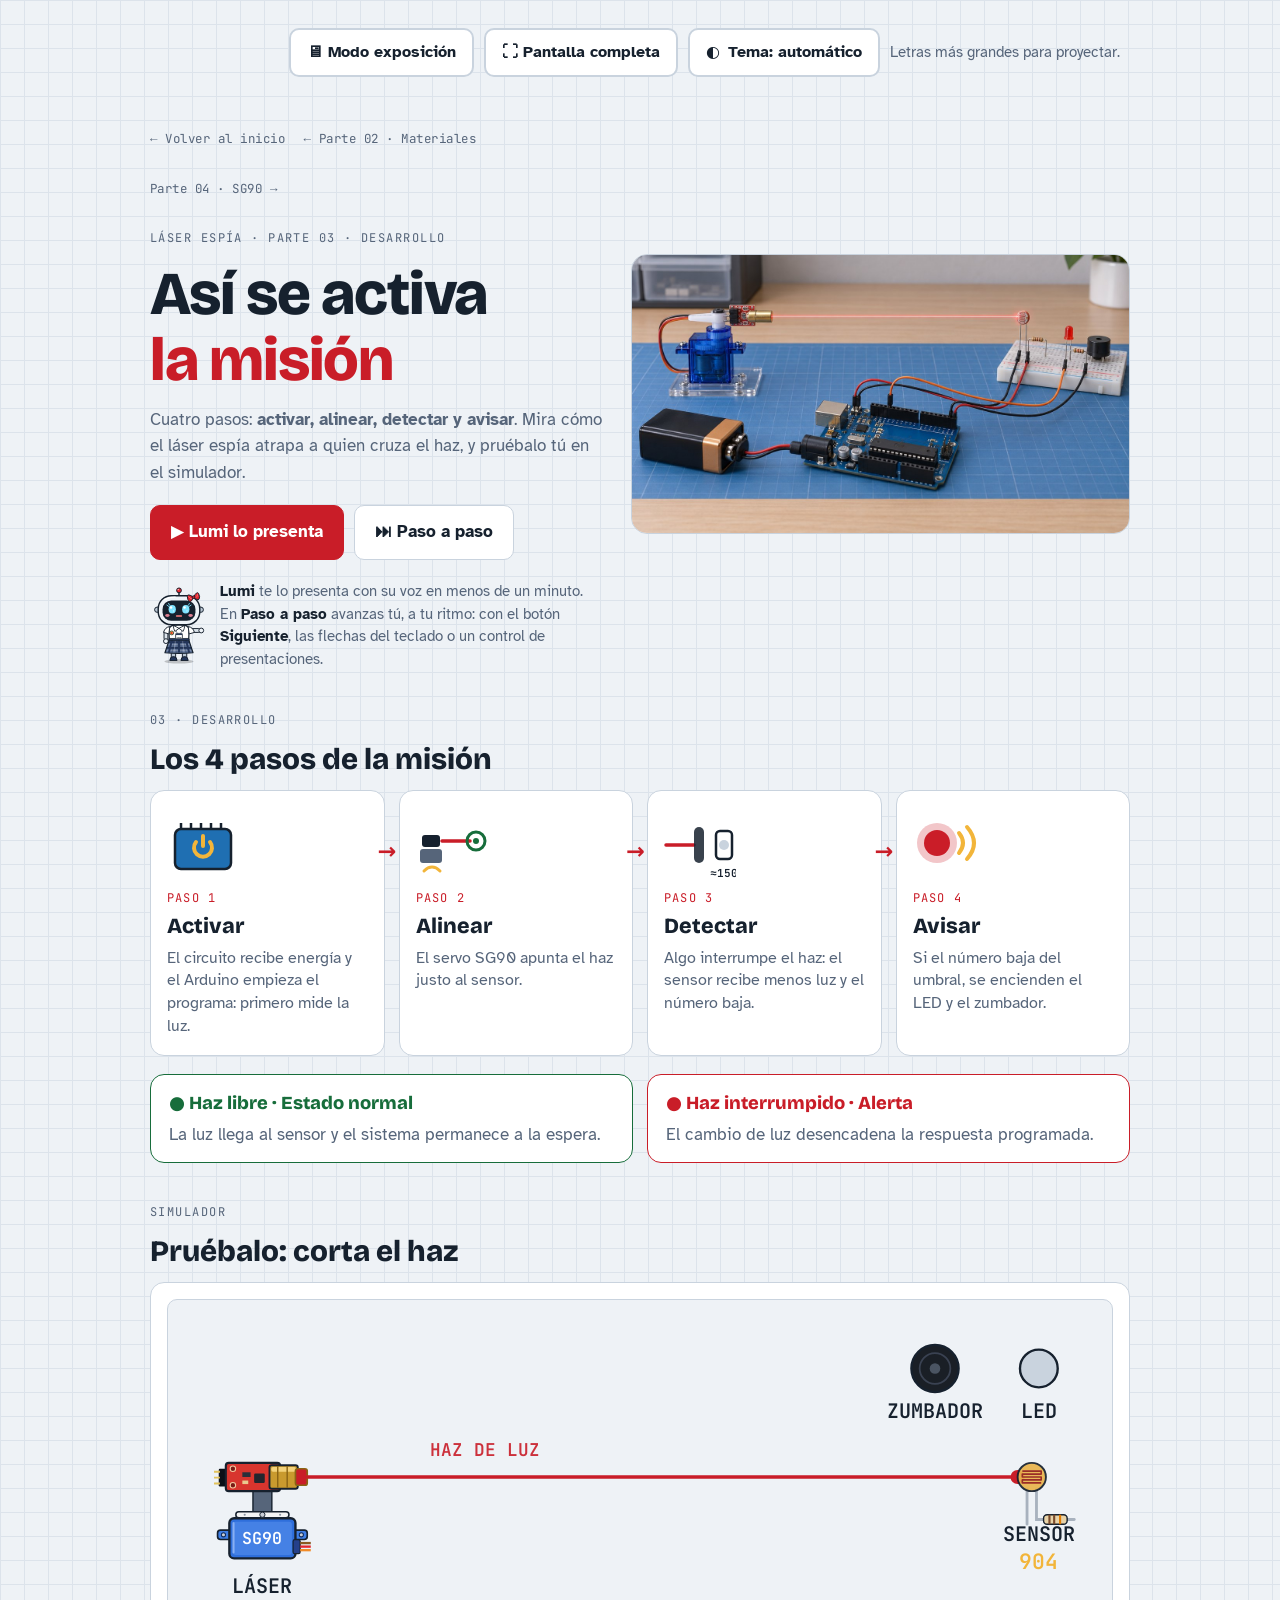
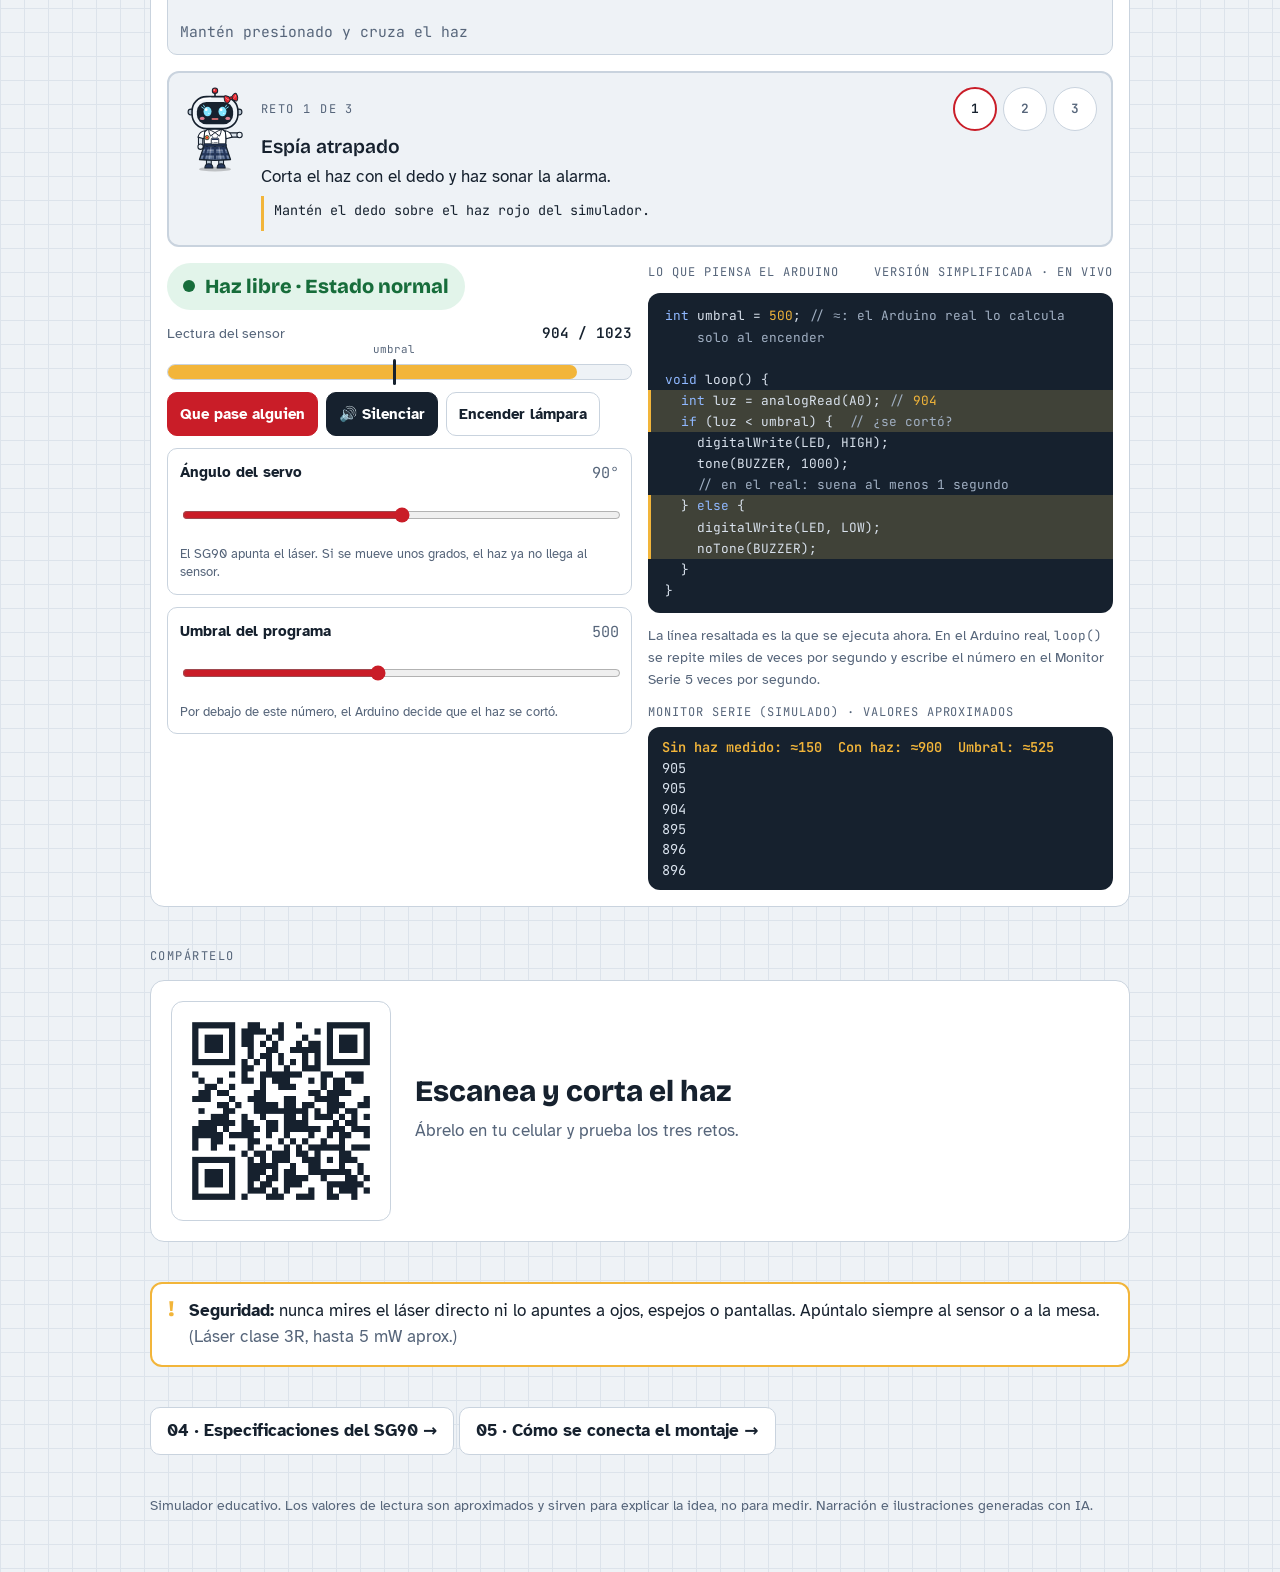
==== desarrollo/index.html @ 16081c71 "Sitio" ====
<!doctype html>
<html lang="es">
<head><script>try{var t=localStorage.getItem('laser-espia-theme');if(t==='light'||t==='dark')document.documentElement.dataset.theme=t}catch(e){}</script>
<meta charset="utf-8">
<meta name="viewport" content="width=device-width, initial-scale=1, viewport-fit=cover">
<meta name="description" content="Simulador del láser espía: corta el haz, mira cómo decide el Arduino y supera los tres retos. Proyecto de robótica de 7.º grado.">
<meta property="og:title" content="Láser espía: el laboratorio">
<meta property="og:description" content="Corta el haz y mira qué piensa el Arduino. Proyecto de robótica de 7.º grado.">
<meta property="og:image" content="https://laser-espia.github.io/assets/hero_web.jpg">
<meta property="og:url" content="https://laser-espia.github.io/desarrollo/">
<meta property="og:type" content="website">
<link rel="icon" href="data:image/svg+xml,%3Csvg xmlns='http://www.w3.org/2000/svg' viewBox='0 0 32 32'%3E%3Crect width='32' height='32' rx='7' fill='%2316212E'/%3E%3Crect x='4' y='13' width='9' height='6' rx='1.5' fill='%23EEF3F8'/%3E%3Cline x1='13' y1='16' x2='28' y2='16' stroke='%23E3262E' stroke-width='2.5'/%3E%3C/svg%3E">
<style>
/* Local Google Fonts: OFL notices and full licenses in *-OFL.txt beside this stylesheet. */
/* latin-ext */
@font-face {
  font-family: 'Atkinson Hyperlegible';
  font-style: normal;
  font-weight: 400;
  font-display: swap;
  src: url(../assets/fonts/atkinson-hyperlegible-400-latin-ext.woff2) format('woff2');
  unicode-range: U+0100-02BA, U+02BD-02C5, U+02C7-02CC, U+02CE-02D7, U+02DD-02FF, U+0304, U+0308, U+0329, U+1D00-1DBF, U+1E00-1E9F, U+1EF2-1EFF, U+2020, U+20A0-20AB, U+20AD-20C4, U+2113, U+2C60-2C7F, U+A720-A7FF;
}
/* latin */
@font-face {
  font-family: 'Atkinson Hyperlegible';
  font-style: normal;
  font-weight: 400;
  font-display: swap;
  src: url(../assets/fonts/atkinson-hyperlegible-400-latin.woff2) format('woff2');
  unicode-range: U+0000-00FF, U+0131, U+0152-0153, U+02BB-02BC, U+02C6, U+02DA, U+02DC, U+0304, U+0308, U+0329, U+2000-206F, U+20AC, U+2122, U+2191, U+2193, U+2212, U+2215, U+FEFF, U+FFFD;
}
/* latin-ext */
@font-face {
  font-family: 'Atkinson Hyperlegible';
  font-style: normal;
  font-weight: 700;
  font-display: swap;
  src: url(../assets/fonts/atkinson-hyperlegible-700-latin-ext.woff2) format('woff2');
  unicode-range: U+0100-02BA, U+02BD-02C5, U+02C7-02CC, U+02CE-02D7, U+02DD-02FF, U+0304, U+0308, U+0329, U+1D00-1DBF, U+1E00-1E9F, U+1EF2-1EFF, U+2020, U+20A0-20AB, U+20AD-20C4, U+2113, U+2C60-2C7F, U+A720-A7FF;
}
/* latin */
@font-face {
  font-family: 'Atkinson Hyperlegible';
  font-style: normal;
  font-weight: 700;
  font-display: swap;
  src: url(../assets/fonts/atkinson-hyperlegible-700-latin.woff2) format('woff2');
  unicode-range: U+0000-00FF, U+0131, U+0152-0153, U+02BB-02BC, U+02C6, U+02DA, U+02DC, U+0304, U+0308, U+0329, U+2000-206F, U+20AC, U+2122, U+2191, U+2193, U+2212, U+2215, U+FEFF, U+FFFD;
}
/* latin-ext */
@font-face {
  font-family: 'Bricolage Grotesque';
  font-style: normal;
  font-weight: 600;
  font-stretch: 100%;
  font-display: swap;
  src: url(../assets/fonts/bricolage-grotesque-600-800-latin-ext.woff2) format('woff2');
  unicode-range: U+0100-02BA, U+02BD-02C5, U+02C7-02CC, U+02CE-02D7, U+02DD-02FF, U+0304, U+0308, U+0329, U+1D00-1DBF, U+1E00-1E9F, U+1EF2-1EFF, U+2020, U+20A0-20AB, U+20AD-20C4, U+2113, U+2C60-2C7F, U+A720-A7FF;
}
/* latin */
@font-face {
  font-family: 'Bricolage Grotesque';
  font-style: normal;
  font-weight: 600;
  font-stretch: 100%;
  font-display: swap;
  src: url(../assets/fonts/bricolage-grotesque-600-800-latin.woff2) format('woff2');
  unicode-range: U+0000-00FF, U+0131, U+0152-0153, U+02BB-02BC, U+02C6, U+02DA, U+02DC, U+0304, U+0308, U+0329, U+2000-206F, U+20AC, U+2122, U+2191, U+2193, U+2212, U+2215, U+FEFF, U+FFFD;
}
/* latin-ext */
@font-face {
  font-family: 'Bricolage Grotesque';
  font-style: normal;
  font-weight: 800;
  font-stretch: 100%;
  font-display: swap;
  src: url(../assets/fonts/bricolage-grotesque-600-800-latin-ext.woff2) format('woff2');
  unicode-range: U+0100-02BA, U+02BD-02C5, U+02C7-02CC, U+02CE-02D7, U+02DD-02FF, U+0304, U+0308, U+0329, U+1D00-1DBF, U+1E00-1E9F, U+1EF2-1EFF, U+2020, U+20A0-20AB, U+20AD-20C4, U+2113, U+2C60-2C7F, U+A720-A7FF;
}
/* latin */
@font-face {
  font-family: 'Bricolage Grotesque';
  font-style: normal;
  font-weight: 800;
  font-stretch: 100%;
  font-display: swap;
  src: url(../assets/fonts/bricolage-grotesque-600-800-latin.woff2) format('woff2');
  unicode-range: U+0000-00FF, U+0131, U+0152-0153, U+02BB-02BC, U+02C6, U+02DA, U+02DC, U+0304, U+0308, U+0329, U+2000-206F, U+20AC, U+2122, U+2191, U+2193, U+2212, U+2215, U+FEFF, U+FFFD;
}
/* latin-ext */
@font-face {
  font-family: 'JetBrains Mono';
  font-style: normal;
  font-weight: 400;
  font-display: swap;
  src: url(../assets/fonts/jetbrains-mono-400-600-latin-ext.woff2) format('woff2');
  unicode-range: U+0100-02BA, U+02BD-02C5, U+02C7-02CC, U+02CE-02D7, U+02DD-02FF, U+0304, U+0308, U+0329, U+1D00-1DBF, U+1E00-1E9F, U+1EF2-1EFF, U+2020, U+20A0-20AB, U+20AD-20C4, U+2113, U+2C60-2C7F, U+A720-A7FF;
}
/* latin */
@font-face {
  font-family: 'JetBrains Mono';
  font-style: normal;
  font-weight: 400;
  font-display: swap;
  src: url(../assets/fonts/jetbrains-mono-400-600-latin.woff2) format('woff2');
  unicode-range: U+0000-00FF, U+0131, U+0152-0153, U+02BB-02BC, U+02C6, U+02DA, U+02DC, U+0304, U+0308, U+0329, U+2000-206F, U+20AC, U+2122, U+2191, U+2193, U+2212, U+2215, U+FEFF, U+FFFD;
}
/* latin-ext */
@font-face {
  font-family: 'JetBrains Mono';
  font-style: normal;
  font-weight: 600;
  font-display: swap;
  src: url(../assets/fonts/jetbrains-mono-400-600-latin-ext.woff2) format('woff2');
  unicode-range: U+0100-02BA, U+02BD-02C5, U+02C7-02CC, U+02CE-02D7, U+02DD-02FF, U+0304, U+0308, U+0329, U+1D00-1DBF, U+1E00-1E9F, U+1EF2-1EFF, U+2020, U+20A0-20AB, U+20AD-20C4, U+2113, U+2C60-2C7F, U+A720-A7FF;
}
/* latin */
@font-face {
  font-family: 'JetBrains Mono';
  font-style: normal;
  font-weight: 600;
  font-display: swap;
  src: url(../assets/fonts/jetbrains-mono-400-600-latin.woff2) format('woff2');
  unicode-range: U+0000-00FF, U+0131, U+0152-0153, U+02BB-02BC, U+02C6, U+02DA, U+02DC, U+0304, U+0308, U+0329, U+2000-206F, U+20AC, U+2122, U+2191, U+2193, U+2212, U+2215, U+FEFF, U+FFFD;
}

:root{padding-top:env(safe-area-inset-top,0px);padding-bottom:env(safe-area-inset-bottom,0px)}body{margin:0}img{max-width:100%}[hidden]{display:none!important}</style>
<title>Laboratorio Láser Espía</title>
<style>
/* Layout: cuaderno de laboratorio en papel cuadriculado; el simulador manda, todo lo demás lo acompaña en una sola columna */
:root{
  --paper:#EEF2F6; --grid:#DCE3EB; --card:#FFFFFF; --ink:#16212E; --muted:#56657A; --line:#C9D3DE;
  --laser:#C91D28; --laser-glow:rgba(227,38,46,.35); --ok:#176D3B; --ok-bg:#E2F4EA; --alarm-bg:#FDE4E5;
  --code-bg:#16212E; --code-fg:#D8E1EC; --code-hl:rgba(255,214,102,.18); --code-dim:#A0AFC2; --amber:#F2B53A; --focus:#8A5A00; --on-laser:#FFFFFF;
  --display:"Bricolage Grotesque",ui-sans-serif,system-ui,sans-serif;
  --body:"Atkinson Hyperlegible",ui-sans-serif,system-ui,sans-serif;
  --mono:"JetBrains Mono",ui-monospace,Consolas,monospace;
}
@media (prefers-color-scheme: dark){:root:not([data-theme="light"]){
  --paper:#0F1722; --grid:#18222F; --card:#152030; --ink:#E6ECF3; --muted:#93A2B6; --line:#26354A;
  --laser:#FF4048; --laser-glow:rgba(255,64,72,.45); --ok:#4CC383; --ok-bg:#12301F; --alarm-bg:#3A1418;
  --code-bg:#0A1018; --code-fg:#D8E1EC; --code-hl:rgba(255,214,102,.14); --code-dim:#99ABC1; --amber:#F2B53A; --focus:#F2B53A; --on-laser:#FFFFFF; color-scheme:dark}}
:root[data-theme="dark"]{
  --paper:#0F1722; --grid:#18222F; --card:#152030; --ink:#E6ECF3; --muted:#93A2B6; --line:#26354A;
  --laser:#FF4048; --laser-glow:rgba(255,64,72,.45); --ok:#4CC383; --ok-bg:#12301F; --alarm-bg:#3A1418;
  --code-bg:#0A1018; --code-fg:#D8E1EC; --code-hl:rgba(255,214,102,.14); --code-dim:#99ABC1; --amber:#F2B53A; --focus:#F2B53A; --on-laser:#FFFFFF; color-scheme:dark}

*{box-sizing:border-box}
[hidden]{display:none!important}
body{background:var(--paper);color:var(--ink);font-family:var(--body);font-size:17px;line-height:1.55;
  background-image:linear-gradient(var(--grid) 1px,transparent 1px),linear-gradient(90deg,var(--grid) 1px,transparent 1px);
  background-size:24px 24px;
  padding-left:max(16px,env(safe-area-inset-left,0px));padding-right:max(16px,env(safe-area-inset-right,0px));padding-block:28px 56px}
.wrap{max-width:980px;margin:0 auto;display:flex;flex-direction:column;gap:40px}
h1,h2,h3{font-family:var(--display);text-wrap:balance;margin:0;line-height:1.08}
h1{font-size:clamp(2.2rem,6vw,3.8rem);font-weight:800;letter-spacing:-.02em}
h1 span{color:var(--laser)}
h2{font-size:clamp(1.4rem,3.4vw,1.85rem);font-weight:800}
h3{font-size:1.1rem;font-weight:600}
p{margin:0}
code{font-family:var(--mono);font-size:.9em}
.eyebrow{font-family:var(--mono);font-size:.75rem;letter-spacing:.12em;text-transform:uppercase;color:var(--muted)}
.lead{color:var(--muted);max-width:60ch;font-size:1.08rem}
section{display:flex;flex-direction:column;gap:14px}
.panel{background:var(--card);border:1px solid var(--line);border-radius:14px;padding:20px}

/* Portada */
.hero{display:grid;grid-template-columns:minmax(0,1fr) minmax(0,1.1fr);gap:28px;align-items:center}
.hero .txt{display:flex;flex-direction:column;gap:14px;min-width:0}
.hero figure{margin:0;border-radius:16px;overflow:hidden;border:1px solid var(--line);aspect-ratio:16/9;max-width:100%;background:var(--card)}
.hero figure img{width:100%;height:100%;object-fit:cover;display:block}
@media (max-width:760px){.hero{grid-template-columns:1fr}.hero figure{order:-1}}
.cta{display:flex;flex-wrap:wrap;gap:10px;margin-top:4px}

button,.btn{font:inherit;font-weight:700;border-radius:10px;padding:10px 16px;border:1px solid var(--line);background:var(--card);color:var(--ink);cursor:pointer;text-decoration:none;display:inline-flex;align-items:center;gap:8px}
button.primary,.btn.primary{background:#C91D28;border-color:#C91D28;color:#FFFFFF}
button.big{font-size:1.08rem;padding:13px 20px}
button[aria-pressed="true"]{background:var(--ink);color:var(--card);border-color:var(--ink)}
button:disabled{opacity:.5;cursor:default}
button:focus-visible,.btn:focus-visible,input:focus-visible,summary:focus-visible,a:focus-visible{outline:3px solid var(--focus);outline-offset:2px}

/* Simulador */
.sim{display:flex;flex-direction:column;gap:16px;padding:16px}
.stage{position:relative;border-radius:10px;overflow:hidden;background:var(--paper);border:1px solid var(--line)}
@media (max-width:820px){.stage{position:sticky;top:env(safe-area-inset-top,0px);z-index:6;box-shadow:0 8px 18px rgba(0,0,0,.35)}.sim.touring .stage{position:relative;box-shadow:none}}
.stage svg{display:block;width:100%;height:auto;touch-action:none;cursor:grab;user-select:none}
@media (max-width:600px){.hint{display:none!important}.pill{font-size:1.02rem;padding:7px 12px}}
.hint{position:absolute;left:12px;bottom:10px;font-size:.92rem;color:var(--muted);font-family:var(--mono);pointer-events:none}
.status{display:flex;flex-wrap:wrap;gap:12px;align-items:center;justify-content:space-between}
.pill{font-family:var(--display);font-weight:800;font-size:1.25rem;padding:8px 16px;border-radius:999px;display:inline-flex;gap:10px;align-items:center}
.pill .dot{width:12px;height:12px;border-radius:50%;background:currentColor}
.pill.ok{background:var(--ok-bg);color:var(--ok)}
.pill.alarm{background:var(--alarm-bg);color:var(--laser);animation:blink .35s steps(2) infinite}
@keyframes blink{50%{opacity:.55}}
.reading{flex:1 1 260px;min-width:0;display:flex;flex-direction:column;gap:6px}
.reading .lbl{display:flex;justify-content:space-between;gap:8px;font-size:.9rem;color:var(--muted)}
.reading .lbl b{font-family:var(--mono);color:var(--ink);font-variant-numeric:tabular-nums}
.meter{position:relative;margin-top:14px;height:16px;border-radius:8px;background:var(--paper);border:1px solid var(--line)}
.meter .fill{position:absolute;inset:0 auto 0 0;border-radius:8px;background:var(--amber);transition:width .08s linear}
.meter .thr{position:absolute;top:-6px;bottom:-6px;width:3px;background:var(--ink);border-radius:2px}
.meter .thr::after{content:"umbral";position:absolute;top:-18px;left:50%;transform:translateX(-50%);font-family:var(--mono);font-size:.68rem;color:var(--muted)}
.simgrid{display:grid;grid-template-columns:minmax(0,1fr) minmax(0,1fr);gap:16px;align-items:start}
@media (max-width:820px){.simgrid{grid-template-columns:1fr}}
.side{display:flex;flex-direction:column;gap:12px;min-width:0}
.buttons{display:flex;flex-wrap:wrap;gap:8px}
.buttons button{padding:8px 12px;font-size:.92rem}
.ctl{display:flex;flex-direction:column;gap:6px;padding:12px;border:1px solid var(--line);border-radius:10px;min-width:0}
.ctl label{font-weight:700;font-size:.95rem;display:flex;justify-content:space-between;gap:8px}
.ctl label output{font-family:var(--mono);font-weight:400;color:var(--muted)}
.ctl small{color:var(--muted);font-size:.82rem;line-height:1.4}
input[type=range]{width:100%;accent-color:var(--laser)}

/* Código */
.code{background:var(--code-bg);color:var(--code-fg);border-radius:12px;padding:12px 0;overflow-x:auto;font-family:var(--mono);font-size:.8rem;line-height:1.65;min-width:0}
.code div{padding:0 14px 0 calc(14px + 4ch);text-indent:-4ch;white-space:pre-wrap;overflow-wrap:anywhere;border-left:3px solid transparent}
.code div.on{background:var(--code-hl);border-left-color:var(--amber)}
.code .c{color:var(--code-dim)}
.code .k{color:#8FB8FF}
.code .v{color:var(--amber)}
.code .bad{color:#FF7A80;font-weight:600}
.serial{display:flex;flex-direction:column;gap:6px;min-width:0}
.serial pre{margin:0;background:var(--code-bg);color:var(--code-fg);border-radius:12px;padding:10px 14px;font-family:var(--mono);font-size:.85rem;line-height:1.5;white-space:pre-wrap;overflow-wrap:anywhere;min-height:calc(7 * 1.5em + 20px)}
.serial pre b{color:var(--amber);font-weight:600}
.codehead{display:flex;justify-content:space-between;align-items:center;gap:8px;font-family:var(--mono);font-size:.75rem;color:var(--muted);letter-spacing:.08em;text-transform:uppercase}
pre.full{margin:0;background:var(--code-bg);color:var(--code-fg);border-radius:12px;padding:14px 16px;overflow:auto;max-height:440px;font-family:var(--mono);font-size:.8rem;line-height:1.6}

/* Retos */
.mission{display:flex;gap:14px;align-items:flex-start;padding:14px;border-radius:12px;border:2px solid var(--line);background:var(--paper);transition:border-color .3s,background .3s}
.mission .avatar{width:64px;flex:none}
.mission .avatar svg{display:block;width:100%;height:auto}
.mission .eye{transform-box:fill-box;transform-origin:center;animation:blinkEye 4.2s infinite}
.mbody{flex:1;min-width:0;display:flex;flex-direction:column;gap:6px}
.mhead{display:flex;justify-content:space-between;align-items:center;gap:10px}
.mdots{display:flex;gap:6px}
.mdots button{width:30px;height:30px;padding:0;border-radius:50%;justify-content:center;font-family:var(--mono);font-size:.8rem;font-weight:600;color:var(--muted)}
.mdots button[aria-current="step"]{border-color:var(--laser);color:var(--ink);border-width:2px}
.mdots button.ok{background:var(--ok);border-color:var(--ok);color:var(--on-laser)}
.mission h3{font-size:1.2rem}
.mission .goal{margin:0}
.mlive{margin:0;font-family:var(--mono);font-size:.84rem;line-height:1.5;color:var(--ink);border-left:3px solid var(--amber);padding:4px 0 4px 10px;min-height:2.6em}
.mdone{display:flex;flex-wrap:wrap;gap:10px;align-items:center;justify-content:space-between}
.mdone p{margin:0;flex:1 1 260px;color:var(--ink)}
.mdone p:empty{display:none}
.mission.solved,.mission.all{border-color:var(--ok);background:var(--ok-bg)}
.mission.solved .mdone p::before{content:"Lo que aprendiste: ";font-weight:700}
@media (max-width:600px){.mission .avatar{display:none}.mission{padding:12px}}

.two{display:grid;grid-template-columns:repeat(auto-fit,minmax(280px,1fr));gap:16px}
.two>*{min-width:0}
ul.bul{margin:0;padding-left:20px;display:flex;flex-direction:column;gap:8px}
.tablewrap{overflow-x:auto;border:1px solid var(--line);border-radius:12px;background:var(--card)}
table{border-collapse:collapse;width:100%;font-size:.92rem}
th,td{text-align:left;padding:9px 12px;border-bottom:1px solid var(--line);vertical-align:top}
th{font-family:var(--mono);font-size:.72rem;letter-spacing:.08em;text-transform:uppercase;color:var(--muted)}
tr:last-child td{border-bottom:0}
ol.wk{margin:0;padding-left:22px;display:flex;flex-direction:column;gap:6px}
.how{display:grid;grid-template-columns:repeat(4,minmax(0,1fr));gap:14px;list-style:none;margin:0;padding:0;counter-reset:paso}
.how li{position:relative;background:var(--card);border:1px solid var(--line);border-radius:14px;padding:18px 16px;display:flex;flex-direction:column;gap:8px;align-items:flex-start}
.how li:not(:last-child)::after{content:"→";position:absolute;right:-13px;top:44px;font-family:var(--display);font-weight:800;font-size:1.4rem;color:var(--laser);z-index:1}
.how svg{width:72px;height:72px;display:block}
.how .n{font-family:var(--mono);font-size:.75rem;letter-spacing:.1em;color:var(--laser)}
.how h3{font-size:1.35rem;font-weight:800}
.how p{margin:0;color:var(--muted);font-size:.98rem;line-height:1.45}
@media (max-width:820px){.how{grid-template-columns:repeat(2,minmax(0,1fr))}.how li:nth-child(2)::after{content:none}}
@media (max-width:420px){.how{grid-template-columns:1fr}.how li::after{content:none!important}}
.bugs{display:grid;grid-template-columns:repeat(auto-fit,minmax(280px,1fr));gap:14px}
.bug{background:var(--card);border:1px solid var(--line);border-radius:14px;padding:18px;display:flex;flex-direction:column;gap:6px;min-width:0}
.bug .tag{font-family:var(--mono);font-size:.72rem;letter-spacing:.1em;text-transform:uppercase;color:var(--laser);font-weight:600;margin-top:6px}
.bug .tag.cause{color:#5B9BE0}
.bug .tag.test{color:var(--ok)}
.bug h3{font-size:1.2rem}
.bug .big{font-family:var(--display);font-weight:800;font-size:1.25rem;line-height:1.25;margin:0}
.bug p{margin:0;color:var(--muted)}
.bug .big{color:var(--ink)}
.states{display:grid;grid-template-columns:repeat(auto-fit,minmax(260px,1fr));gap:14px;margin-top:4px}
.state{border-radius:14px;padding:14px 18px;border:1px solid var(--line);background:var(--card);display:flex;flex-direction:column;gap:4px}
.state b{font-family:var(--display);font-size:1.15rem}
.state p{margin:0;color:var(--muted)}
.state.calm{border-color:var(--ok)}.state.calm b{color:var(--ok)}
.state.alert{border-color:var(--laser)}.state.alert b{color:var(--laser)}
.uses{display:grid;grid-template-columns:minmax(0,1.2fr) minmax(0,1fr);gap:20px;align-items:center}
.uses img{width:100%;border-radius:14px;border:1px solid var(--line);display:block}
@media (max-width:760px){.uses{grid-template-columns:1fr}}

ol.steps{list-style:none;margin:0;padding:0;display:grid;grid-template-columns:repeat(auto-fit,minmax(200px,1fr));gap:12px}
ol.steps li{background:var(--card);border:1px solid var(--line);border-radius:12px;padding:14px;display:flex;flex-direction:column;gap:6px}
ol.steps .who{font-family:var(--mono);font-size:.75rem;color:var(--laser);letter-spacing:.06em;text-transform:uppercase}
ol.steps .say{font-size:.95rem}
ol.steps .do{font-size:.85rem;color:var(--muted)}
.qa{display:flex;flex-direction:column;gap:8px}
details{background:var(--card);border:1px solid var(--line);border-radius:12px;padding:12px 16px}
summary{cursor:pointer;font-weight:700}
details.build{padding:16px 18px}
details.build summary{display:flex;flex-direction:column;gap:4px;list-style:none}
details.build summary::-webkit-details-marker{display:none}
details.build summary .h{font-family:var(--display);font-size:clamp(1.2rem,3vw,1.5rem);font-weight:800}
details.build summary .h::before{content:"＋ ";color:var(--laser)}
details.build[open] summary .h::before{content:"− "}
details.build summary .sub{font-weight:400;color:var(--muted);font-size:.92rem}
details.build[open] summary{margin-bottom:16px}
details p{margin-top:8px;color:var(--muted)}
.share{display:grid;grid-template-columns:auto minmax(0,1fr);gap:24px;align-items:center}
.share img{width:220px;max-width:100%;border-radius:12px;border:1px solid var(--line);background:#fff;padding:8px}
@media (max-width:600px){.share{grid-template-columns:1fr}.share img{margin:0 auto}}
.safety{display:flex;gap:14px;align-items:flex-start;border:2px solid var(--amber);border-radius:12px;padding:14px 16px;background:var(--card)}
.safety .ico{font-family:var(--display);font-weight:800;font-size:1.4rem;color:var(--amber);line-height:1}
footer{color:var(--muted);font-size:.85rem}
.toast{position:fixed;left:50%;bottom:calc(20px + env(safe-area-inset-bottom,0px));transform:translateX(-50%);background:var(--ok);color:var(--on-laser);font-weight:700;padding:10px 18px;border-radius:999px;box-shadow:0 6px 24px rgba(0,0,0,.2)}
.sim.touring .side button:not(#sound),.sim.touring input,.sim.touring .mission button{pointer-events:none;opacity:.55}
/* Recorrido guiado por Lumi: foco con sombra gigante, robot que viaja y barra de subtítulos */
.crumb{font-family:var(--mono);font-size:.78rem;color:var(--muted);text-decoration:none;letter-spacing:.04em}
.crumb:hover{color:var(--laser)}
.crumbs{display:flex;flex-wrap:wrap;gap:6px 18px;margin-bottom:4px}
.crumbs .crumb{padding:4px 0;white-space:nowrap}
.lumi-card{display:flex;align-items:center;gap:12px;margin-top:6px}
.lumi-card .avatar{width:58px;flex:none}
.lumi-card p{font-size:.92rem;color:var(--muted);margin:0}
.lumi-card b{color:var(--ink)}
.tour-spot{position:fixed;left:0;top:0;width:0;height:0;z-index:1000;border-radius:16px;pointer-events:none;
  box-shadow:0 0 0 3px #F2B53A,0 0 28px 8px rgba(242,181,58,.45),0 0 0 200vmax rgba(5,9,15,.74);
  transition:left .45s ease,top .45s ease,width .45s ease,height .45s ease}
.lumi{position:fixed;left:0;top:0;z-index:1002;width:118px;pointer-events:none;transition:transform .8s cubic-bezier(.3,1.25,.5,1);will-change:transform}
.lumi .bob{animation:bob 2.4s ease-in-out infinite}
.lumi svg,.lumi-card svg{display:block;width:100%;height:auto;overflow:visible}
@keyframes bob{50%{transform:translateY(-7px)}}
.lumi .eye,.lumi-card .eye{transform-box:fill-box;transform-origin:center;animation:blinkEye 4.2s infinite}
@keyframes blinkEye{0%,92%,100%{transform:scaleY(1)}95%{transform:scaleY(.1)}}
.lumi .arm-r{transform-box:fill-box;transform-origin:0% 50%}
.lumi.wave .arm-r{animation:wave .5s ease-in-out 4 alternate}
@keyframes wave{from{transform:rotate(10deg)}to{transform:rotate(-40deg)}}
.tour-bar{position:fixed;z-index:1003;left:50%;bottom:calc(14px + env(safe-area-inset-bottom,0px));transform:translateX(-50%);
  width:min(680px,calc(100% - 24px));background:#0F1722;color:#F3F6FA;border:1px solid #2A3B52;border-radius:18px;
  padding:12px 12px 12px 14px;display:flex;gap:12px;align-items:center;box-shadow:0 12px 40px rgba(0,0,0,.45)}
.tour-bar .who{font-family:var(--mono);font-size:.7rem;letter-spacing:.12em;text-transform:uppercase;color:#F2B53A}
.tour-bar .txt{flex:1;min-width:0;display:flex;flex-direction:column;gap:2px}
.tour-bar .say{font-size:clamp(.92rem,2.4vw,1.08rem);line-height:1.4;margin:0}
.tour-bar button{background:#1C2A3C;color:#F3F6FA;border-color:#2A3B52;padding:0;width:46px;height:46px;justify-content:center;border-radius:50%;flex:none;font-size:1.05rem}
.tour-bar button:focus-visible{outline-color:#F2B53A}
.tour-bar .play{position:relative;width:56px;height:56px;background:#F3F6FA;color:#0F1722}
.tour-bar .play svg{position:absolute;inset:-4px;width:64px;height:64px;transform:rotate(-90deg);pointer-events:none}
.tour-bar .ctrls{display:flex;gap:8px;flex:none;align-items:center}
.tour-bar .next{width:auto;padding:0 18px;border-radius:999px;background:#E3262E;border-color:#E3262E;color:#fff;font-weight:800;font-size:1rem}
.tour-bar button:disabled{opacity:.35}
@media (max-width:760px){.tour-bar{flex-wrap:wrap}.tour-bar .txt{flex-basis:calc(100% - 70px)}.tour-bar .ctrls{margin-left:auto}}
@media (max-width:600px){.lumi{width:56px}.tour-bar{flex-wrap:wrap}.tour-bar .txt{flex-basis:calc(100% - 70px)}.tour-bar .ctrls{margin-left:auto}}
/* zoom de presentación: el objetivo del recorrido se agranda por encima de sus vecinos (fondo y borde los pone el motor) */
.tz{z-index:999}.tz:not(.tzp){position:relative}
/* Modo exposición: el simulador se lee desde el fondo del salón */
html[data-presentation="true"] .code{font-size:1.35rem}
html[data-presentation="true"] .reading .lbl,html[data-presentation="true"] .ctl label{font-size:1.25rem}
html[data-presentation="true"] .ctl small{font-size:1.05rem}
html[data-presentation="true"] .serial pre{font-size:1rem}
html[data-presentation="true"] .codehead{font-size:.82rem}
html[data-presentation="true"] .status{flex-direction:column;align-items:stretch}
html[data-presentation="true"] .status .pill{align-self:flex-start}
html[data-presentation="true"] .reading{flex:none}
html[data-presentation="true"] .meter{margin-top:24px}html[data-presentation="true"] .meter .thr::after{font-size:.95rem;top:-24px}
@media (min-width:1100px){.tour-bar{width:min(1100px,calc(100% - 48px))}.tour-bar .say{font-size:1.3rem}}
@media (prefers-reduced-motion: reduce){.pill.alarm{animation:none}.meter .fill{transition:none}.tour-spot,.lumi{transition:none}.lumi .bob,.lumi .eye,.lumi-card .eye,.mission .eye,.lumi.wave .arm-r{animation:none}}
</style>

<style>.presentation-tools{display:flex;align-items:center;justify-content:flex-end;flex-wrap:wrap;gap:10px}
.presentation-tools button{font:inherit;font-size:16px;font-weight:700;padding:10px 16px;border-radius:10px;border:2px solid var(--line,#C9D3DE);background:var(--card,#fff);color:var(--ink,#16212E);cursor:pointer;min-height:44px;min-width:44px}
.presentation-tools button:focus-visible{outline:3px solid var(--focus,#806000);outline-offset:3px}
.presentation-tools button[aria-pressed="true"]{background:#C91D28;border-color:#C91D28;color:#fff}
.presentation-hint,.presentation-tools [role="status"]{font-size:15px;color:var(--muted,#56657A)}
@media(min-width:1000px){
  /* los tamaños de las páginas van en rem: crecer la raíz agranda todo, no solo el texto suelto */
  html[data-presentation="true"]:not([data-support="true"]){font-size:21px}
  html[data-presentation="true"]:not([data-support="true"]) body{font-size:1.3rem}
  html[data-presentation="true"] .wrap:not([data-module]){max-width:1500px}
  html[data-presentation="true"] .tour-bar{width:calc(100% - 48px);max-width:1400px;padding:18px 22px}
  html[data-presentation="true"] .tour-bar .say{font-size:24px;line-height:1.35}
  html[data-presentation="true"] .tour-bar .who{font-size:18px;letter-spacing:.04em}
  html[data-presentation="true"] .tour-bar button{min-width:52px;min-height:52px;font-size:20px}
  html[data-presentation="true"] .tour-bar .next{font-size:20px}
  html[data-presentation="true"] .lumi-card p{font-size:22px}
}
@media(max-width:600px){.presentation-tools{justify-content:flex-start}.presentation-tools button{font-size:14px;padding:9px 11px;min-height:44px}.presentation-hint{width:100%}}
/* Objetivos táctiles de al menos 44 px en todas las partes (iPad, celular) */
.presentation-tools button[hidden]{display:none}
.mdots button{width:44px;height:44px}
.crumbs a,main[data-module] .topline a,main[data-module] .pager a,main[data-module] details.legend>summary,nav.parts a{min-height:44px;display:inline-flex;align-items:center}
input#servo,input#umbral,input#servoAngle{height:44px}
#walk,#sound,#lampBtn{min-height:44px}
nav.parts a{white-space:nowrap}
</style></head>
<body>
<main class="wrap" id="contenido"><div class="presentation-tools" role="group" aria-label="Preparar el monitor">
<button type="button" id="presentationMode" aria-pressed="false">🖥 Modo exposición</button>
<button type="button" id="presentationFullscreen" aria-pressed="false">⛶ Pantalla completa</button>
<button type="button" id="themeToggle" data-theme-choice="auto" aria-label="Tema: automático (sigue al dispositivo). Pulsa para cambiar a claro."><span aria-hidden="true">◐</span> Tema: automático</button>
<span class="presentation-hint">Letras más grandes para proyectar.</span>
<span id="presentationStatus" role="status"></span></div>
  <header class="hero">
    <div class="txt">
      <nav class="crumbs" aria-label="Navegación superior"><a class="crumb" href="../">← Volver al inicio</a><a class="crumb" href="../materiales/">← Parte 02 · Materiales</a><a class="crumb" href="../especificaciones/">Parte 04 · SG90 →</a></nav>
      <p class="eyebrow">Láser espía · Parte 03 · Desarrollo</p>
      <h1>Así se activa <span>la misión</span></h1>
      <p class="lead">Cuatro pasos: <b>activar, alinear, detectar y avisar</b>. Mira cómo el láser espía atrapa a quien cruza el haz, y pruébalo tú en el simulador.</p>
      <div class="cta">
        <button class="primary big" id="tourBtn" type="button">▶ Lumi lo presenta</button>
        <button class="big" id="tourManualBtn" type="button">⏭ Paso a paso</button>
      </div>
      <div class="lumi-card"><div class="avatar" data-lumi></div><p><b>Lumi</b> te lo presenta con su voz en menos de un minuto. En <b>Paso a paso</b> avanzas tú, a tu ritmo: con el botón <b>Siguiente</b>, las flechas del teclado o un control de presentaciones.</p></div>
    </div>
    <figure><img src="../assets/image-72b8fd805a27d5bb.jpg" alt="Ilustración de un escritorio con un Arduino, un láser rojo sobre un servomotor y un sensor de luz recibiendo el haz"></figure>
  </header>

  <section id="comoFunciona">
    <p class="eyebrow">03 · Desarrollo</p>
    <h2>Los 4 pasos de la misión</h2>
    <ol class="how">
      <li id="paso1"><svg viewBox="0 0 72 72" aria-hidden="true"><rect x="8" y="20" width="56" height="40" rx="6" fill="#1F6FB2" stroke="var(--ink)" stroke-width="2.5"/><path d="M14 20v-6M24 20v-6M34 20v-6M44 20v-6M54 20v-6" stroke="var(--ink)" stroke-width="2.5"/><path d="M29 33a9 9 0 1 0 14 0" fill="none" stroke="#F2B53A" stroke-width="4" stroke-linecap="round"/><line x1="36" y1="27" x2="36" y2="37" stroke="#F2B53A" stroke-width="4" stroke-linecap="round"/></svg>
        <span class="n">PASO 1</span><h3>Activar</h3><p>El circuito recibe energía y el Arduino empieza el programa: primero mide la luz.</p></li>
      <li id="paso2"><svg viewBox="0 0 72 72" aria-hidden="true"><rect x="4" y="40" width="22" height="14" rx="3" fill="var(--muted)"/><rect x="6" y="26" width="18" height="12" rx="3" fill="var(--ink)"/><line x1="26" y1="32" x2="54" y2="32" stroke="var(--laser)" stroke-width="3.5" stroke-linecap="round"/><circle cx="60" cy="32" r="9" fill="none" stroke="var(--ok)" stroke-width="3"/><circle cx="60" cy="32" r="3" fill="var(--ok)"/><path d="M8 62 q8 -8 16 0" fill="none" stroke="var(--amber)" stroke-width="3" stroke-linecap="round"/></svg>
        <span class="n">PASO 2</span><h3>Alinear</h3><p>El servo SG90 apunta el haz justo al sensor.</p></li>
      <li id="paso3"><svg viewBox="0 0 72 72" aria-hidden="true"><line x1="2" y1="36" x2="30" y2="36" stroke="var(--laser)" stroke-width="3.5" stroke-linecap="round"/><rect x="30" y="18" width="10" height="36" rx="5" fill="var(--ink)" opacity=".85"/><rect x="52" y="22" width="16" height="28" rx="4" fill="var(--card)" stroke="var(--ink)" stroke-width="2.5"/><circle cx="60" cy="36" r="5" fill="var(--line)"/><text x="60" y="68" text-anchor="middle" font-family="JetBrains Mono,monospace" font-size="11" font-weight="700" fill="var(--ink)">≈150</text></svg>
        <span class="n">PASO 3</span><h3>Detectar</h3><p>Algo interrumpe el haz: el sensor recibe menos luz y el número baja.</p></li>
      <li id="paso4"><svg viewBox="0 0 72 72" aria-hidden="true"><circle cx="24" cy="34" r="13" fill="var(--laser)"/><circle cx="24" cy="34" r="20" fill="var(--laser)" opacity=".25"/><path d="M46 24q8 10 0 20M54 18q14 16 0 32" fill="none" stroke="var(--amber)" stroke-width="4" stroke-linecap="round"/></svg>
        <span class="n">PASO 4</span><h3>Avisar</h3><p>Si el número baja del umbral, se encienden el LED y el zumbador.</p></li>
    </ol>
    <div class="states">
      <div class="state calm"><b>● Haz libre · Estado normal</b><p>La luz llega al sensor y el sistema permanece a la espera.</p></div>
      <div class="state alert"><b>● Haz interrumpido · Alerta</b><p>El cambio de luz desencadena la respuesta programada.</p></div>
    </div>
  </section>

  <section id="simulador">
    <p class="eyebrow">Simulador</p>
    <h2>Pruébalo: corta el haz</h2>
    <div class="panel sim">
      <div class="stage">
        <svg id="scene" viewBox="0 0 800 300" role="img" aria-label="Láser apuntando a un sensor de luz. Arrastra para cortar el haz.">
          <defs><filter id="glow" x="-20%" y="-200%" width="140%" height="500%"><feGaussianBlur stdDeviation="4"/></filter></defs>
          <rect id="flash" x="-100" y="-100" width="1000" height="500" fill="#E3262E" opacity="0" pointer-events="none"/>
          <g id="lampWrap"><g id="lamp" opacity="0">
            <circle cx="400" cy="0" r="140" fill="var(--amber)" opacity=".18"/>
            <circle cx="400" cy="0" r="22" fill="var(--amber)"/>
          </g></g>
          <rect x="72" y="160" width="16" height="22" fill="var(--muted)" stroke="#16212E" stroke-width="1.2"/>
          <rect x="42" y="195" width="76" height="8" rx="2.5" fill="#3F7FE6" stroke="#16212E" stroke-width="1.4"/>
          <circle cx="47" cy="199" r="2.2" fill="#0E2A5C"/><circle cx="113" cy="199" r="2.2" fill="#0E2A5C"/>
          <circle cx="47" cy="199" r="1.3" fill="#C9CED6"/><circle cx="113" cy="199" r="1.3" fill="#C9CED6"/>
          <rect x="52" y="185" width="56" height="34" rx="4" fill="#2F6FDB" stroke="#16212E" stroke-width="2"/>
          <rect x="55" y="188" width="50" height="28" rx="2.5" fill="#5C93F0" opacity=".5"/>
          <path d="M55.5 189v25" stroke="#BFD6FF" stroke-width="1.8" stroke-linecap="round" opacity=".55"/>
          <text x="80" y="207" text-anchor="middle" font-family="JetBrains Mono,monospace" font-size="14" font-weight="700" fill="#FFFFFF">SG90</text>
          <rect x="106" y="203" width="6" height="12" rx="1.5" fill="#24408A" stroke="#16212E" stroke-width="1"/>
          <path d="M112 206h9" stroke="#8A5A1F" stroke-width="2"/><path d="M112 209h9" stroke="#E3262E" stroke-width="2"/><path d="M112 212h9" stroke="#F28C28" stroke-width="2"/>
          <path d="M60 179.5h40a2.5 2.5 0 0 1 0 5h-40a2.5 2.5 0 0 1 0 -5z" fill="#F4F4F4" stroke="#16212E" stroke-width="1.3"/>
          <circle cx="80" cy="182" r="2.2" fill="#C9CED6" stroke="#16212E" stroke-width=".8"/>
          <circle cx="65" cy="182" r=".9" fill="#8A93A0"/><circle cx="95" cy="182" r=".9" fill="#8A93A0"/>
          <g id="laserBody" transform="rotate(0 80 150)">
            <rect x="43" y="143" width="8" height="15" rx="1" fill="#0B0F17"/>
            <path d="M39 145.5h5M39 150.5h5M39 155.5h5" stroke="#E2C25A" stroke-width="1.6"/>
            <rect x="49" y="138" width="46" height="24" rx="2.5" fill="#D8352E" stroke="#16212E" stroke-width="1.8"/>
            <circle cx="55" cy="143" r="2.3" fill="#7A1A16" stroke="#F2C9A0" stroke-width=".9"/><circle cx="55" cy="157" r="2.3" fill="#7A1A16" stroke="#F2C9A0" stroke-width=".9"/>
            <rect x="63" y="146" width="7" height="4" fill="#2B2F3A"/><rect x="63" y="153" width="5" height="3" fill="#E9C98F"/><rect x="73" y="147" width="9" height="8" rx="1" fill="#22262E"/>
            <rect x="86" y="140" width="24" height="20" rx="2" fill="#C99A2E" stroke="#16212E" stroke-width="1.6"/>
            <rect x="87.5" y="141.5" width="21" height="4" rx="1.5" fill="#F3D27A"/>
            <path d="M93 140.8v18.4M101 140.8v18.4" stroke="#8A6414" stroke-width="1.2"/>
            <rect x="108" y="143" width="10" height="14" rx="2" fill="var(--laser)" stroke="#8A6414" stroke-width="1.4"/>
          </g>
          <text x="80" y="248" text-anchor="middle" font-family="JetBrains Mono,monospace" font-size="17" font-weight="600" fill="var(--ink)">LÁSER</text>
          <line id="beamGlow" x1="118" y1="150" x2="720" y2="150" stroke="var(--laser-glow)" stroke-width="10" filter="url(#glow)"/>
          <line id="beam" x1="118" y1="150" x2="720" y2="150" stroke="var(--laser)" stroke-width="3" stroke-linecap="round"/>
          <circle id="spot" cx="720" cy="150" r="6" fill="var(--laser)"/>
          <text id="beamLabel" x="420" y="132" text-anchor="middle" font-family="JetBrains Mono,monospace" font-size="15" font-weight="600" fill="var(--laser)" opacity=".9">HAZ DE LUZ</text>
          <text id="falseTxt" x="420" y="282" text-anchor="middle" font-family="Bricolage Grotesque,system-ui,sans-serif" font-size="22" font-weight="800" fill="var(--laser)" opacity="0">FALSA ALARMA · nadie cruzó</text>
          <g id="rightSide">
          <path d="M728 160v30M736 160v26h6" fill="none" stroke="#A8B2BE" stroke-width="2.4" stroke-linecap="round"/>
          <path d="M762 186h6" stroke="#A8B2BE" stroke-width="2.4" stroke-linecap="round"/>
          <rect x="742" y="182" width="20" height="8" rx="3" fill="#E8D3A8" stroke="#16212E" stroke-width="1.2"/>
          <path d="M747 182v8M751 182v8" stroke="#7A4A2A" stroke-width="1.8"/><path d="M756 182v8" stroke="#E07B00" stroke-width="1.8"/>
          <circle id="ldr" cx="732" cy="150" r="12" fill="#E9B44C" stroke="#16212E" stroke-width="1.6"/>
          <path d="M724 145h16v2.5h-16v2.5h16v2.5h-16v2.5h16" fill="none" stroke="#9A2D27" stroke-width="1.4" stroke-linejoin="round"/>
          <text x="738" y="204" text-anchor="middle" font-family="JetBrains Mono,monospace" font-size="17" font-weight="600" fill="var(--ink)">SENSOR</text>
          <text id="stageVal" x="738" y="228" text-anchor="middle" font-family="JetBrains Mono,monospace" font-size="18" font-weight="800" fill="var(--amber)">900</text>
          <circle id="ledHalo" cx="738" cy="58" r="30" fill="var(--laser)" opacity="0"/>
          <circle id="led" cx="738" cy="58" r="16" fill="var(--line)" stroke="var(--ink)" stroke-width="2"/>
          <text x="738" y="100" text-anchor="middle" font-family="JetBrains Mono,monospace" font-size="17" font-weight="600" fill="var(--ink)">LED</text>
          <g id="buzzer">
            <g id="buzzWaves" opacity="0" fill="none" stroke="var(--laser)" stroke-width="3.5" stroke-linecap="round">
              <path d="M624 48q-7 10 0 20M676 48q7 10 0 20"/><path id="buzzOuter" d="M614 41q-13 17 0 34M686 41q13 17 0 34"/>
            </g>
            <circle cx="650" cy="58" r="20" fill="#1A1F26" stroke="var(--ink)" stroke-width="2"/>
            <circle cx="650" cy="58" r="13" fill="none" stroke="#3A4252" stroke-width="1.5"/>
            <circle cx="650" cy="58" r="4.5" fill="#4A5462"/>
            <text x="650" y="100" text-anchor="middle" font-family="JetBrains Mono,monospace" font-size="17" font-weight="600" fill="var(--ink)">ZUMBADOR</text>
          </g>
          </g>
          <g id="obstacle" opacity="0">
            <g id="handG"><circle r="30" fill="var(--ink)" opacity=".8"/></g>
            <g id="thief">
              <g id="legL"><rect x="-15" y="36" width="12" height="32" rx="5" fill="#1D2433"/><ellipse cx="-10" cy="70" rx="9" ry="5" fill="#0B0F17"/></g>
              <g id="legR"><rect x="3" y="36" width="12" height="32" rx="5" fill="#1D2433"/><ellipse cx="10" cy="70" rx="9" ry="5" fill="#0B0F17"/></g>
              <rect x="-24" y="-26" width="48" height="66" rx="16" fill="#F4F4F4" stroke="#16212E" stroke-width="2.5"/>
              <rect x="-22" y="-14" width="44" height="6" fill="#16212E"/><rect x="-23" y="-1" width="46" height="6" fill="#16212E"/><rect x="-23" y="12" width="46" height="6" fill="#16212E"/><rect x="-22" y="25" width="44" height="6" fill="#16212E"/>
              <rect x="-33" y="-20" width="11" height="34" rx="5" fill="#F4F4F4" stroke="#16212E" stroke-width="2.5" transform="rotate(14 -27 -18)"/>
              <g transform="translate(27 -20)"><path d="M-14 -4 q-4 -16 4 -18" fill="none" stroke="#16212E" stroke-width="3" stroke-linecap="round"/><circle r="17" fill="#C8A26B" stroke="#16212E" stroke-width="2.5"/><path d="M-7 -15 l7 5 l7 -5" fill="none" stroke="#16212E" stroke-width="2.5" stroke-linejoin="round"/><text y="7" text-anchor="middle" font-family="Bricolage Grotesque,system-ui,sans-serif" font-size="17" font-weight="800" fill="#16212E">$</text></g>
              <circle cx="0" cy="-46" r="20" fill="#F2C9A0" stroke="#16212E" stroke-width="2.5"/>
              <path d="M-20 -50 a20 20 0 0 1 40 0 z" fill="#2B2F3A"/><rect x="-21" y="-54" width="42" height="7" rx="3.5" fill="#3A4252"/><circle cx="0" cy="-68" r="4.5" fill="#E3262E"/>
              <rect x="-19" y="-47" width="38" height="11" rx="5.5" fill="#0B0F17"/>
              <g id="eyes"><circle cx="-8" cy="-41.5" r="3.6" fill="#fff"/><circle cx="8" cy="-41.5" r="3.6" fill="#fff"/><circle class="pupil" cx="-6.8" cy="-41.5" r="1.7" fill="#0B0F17"/><circle class="pupil" cx="9.2" cy="-41.5" r="1.7" fill="#0B0F17"/></g>
              <path id="faceCalm" d="M-7 -31 q7 5 13 -2" fill="none" stroke="#16212E" stroke-width="2.5" stroke-linecap="round"/>
              <g id="faceCaught" opacity="0"><ellipse cx="0" cy="-30" rx="4.5" ry="5.5" fill="#16212E"/><path d="M22 -58 q4 7 0 10 q-4 -3 0 -10z" fill="#7FC8FF"/></g>
              <g id="bang" opacity="0"><rect x="-17" y="-112" width="34" height="30" rx="10" fill="#FFFFFF" stroke="#E3262E" stroke-width="3"/><path d="M-4 -82 l4 8 l4 -8z" fill="#FFFFFF" stroke="#E3262E" stroke-width="3" stroke-linejoin="round"/><rect x="-5" y="-82.5" width="10" height="3" fill="#FFFFFF"/><text x="0" y="-89" text-anchor="middle" font-family="Bricolage Grotesque,system-ui,sans-serif" font-size="24" font-weight="800" fill="#E3262E">¡!</text></g>
            </g>
          </g>
        </svg>
        <span class="hint" id="hint">Mantén presionado y cruza el haz</span>
      </div>

      <div class="mission" id="retos" aria-label="Retos">
        <div class="avatar" data-lumi></div>
        <div class="mbody">
          <div class="mhead"><span class="eyebrow">Reto <span id="mNum">1</span> de 3</span>
            <span class="mdots" id="mDots"><button type="button" aria-label="Reto 1">1</button><button type="button" aria-label="Reto 2">2</button><button type="button" aria-label="Reto 3">3</button></span></div>
          <h3 id="mTitle" aria-live="polite"></h3>
          <p class="goal" id="mGoal"></p>
          <p class="mlive" id="mLive"></p>
          <div class="mdone" id="mDone" hidden><p id="mLesson"></p><button type="button" class="primary" id="mNext">Siguiente reto</button></div>
        </div>
      </div>

      <div class="simgrid">
        <div class="side">
          <div class="status">
            <span class="pill ok" id="pill" role="status" aria-live="polite"><span class="dot"></span><span id="pillText">Haz libre · Estado normal</span></span>
            <div class="reading">
              <div class="lbl"><span>Lectura del sensor</span><b><span id="val">0</span> / 1023</b></div>
              <div class="meter"><div class="fill" id="fill"></div><div class="thr" id="thr"></div></div>
            </div>
          </div>
          <div class="buttons">
            <button class="primary" id="walk" type="button">Que pase alguien</button>
            <button id="sound" type="button" aria-pressed="true">🔊 Silenciar</button>
            <button id="lampBtn" type="button" aria-pressed="false">Encender lámpara</button>
            <button id="bugBtn" type="button" aria-pressed="false" hidden>Ver la falla del informe</button>
          </div>
          <div class="ctl">
            <label for="servo">Ángulo del servo <output id="servoOut">90°</output></label>
            <input type="range" id="servo" min="70" max="110" value="90">
            <small>El SG90 apunta el láser. Si se mueve unos grados, el haz ya no llega al sensor.</small>
          </div>
          <div class="ctl" id="umbralCtl">
            <label for="umbral">Umbral del programa <output id="umbralOut">500</output></label>
            <input type="range" id="umbral" min="100" max="1000" step="10" value="500">
            <small>Por debajo de este número, el Arduino decide que el haz se cortó.</small>
          </div>
        </div>
        <div class="side">
          <div class="codehead"><span>Lo que piensa el Arduino</span><span>versión simplificada · en vivo</span></div>
          <div class="code" id="code" aria-label="Código de Arduino simplificado">
            <div data-l="d4"><span class="k">int</span> umbral = <span class="v" id="cUmbral">500</span>; <span class="c">// ≈: el Arduino real lo calcula solo al encender</span></div>
            <div data-l="b"> </div>
            <div data-l="l0"><span class="k">void</span> loop() {</div>
            <div data-l="l1">  <span class="k">int</span> luz = analogRead(A0); <span class="c">// </span><span class="v" id="cLuz">0</span></div>
            <div data-l="l2">  <span class="k">if</span> (luz <span id="cOp">&lt;</span> umbral) {  <span class="c">// ¿se cortó?</span></div>
            <div data-l="a1">    digitalWrite(LED, HIGH);</div>
            <div data-l="a2">    tone(BUZZER, 1000);</div>
            <div data-l="a3">    <span class="c">// en el real: suena al menos 1 segundo</span></div>
            <div data-l="e0">  } <span class="k">else</span> {</div>
            <div data-l="e1">    digitalWrite(LED, LOW);</div>
            <div data-l="e2">    noTone(BUZZER);</div>
            <div data-l="l3">  }</div>
            <div data-l="l4">}</div>
          </div>
          <small style="color:var(--muted)">La línea resaltada es la que se ejecuta ahora. En el Arduino real, <code>loop()</code> se repite miles de veces por segundo y escribe el número en el Monitor Serie 5 veces por segundo.</small>
          <div class="serial" aria-live="off">
            <div class="codehead"><span>Monitor Serie (simulado) · valores aproximados</span></div>
            <pre id="serial" aria-label="Monitor Serie simulado: la lectura del sensor cada 200 milisegundos"><b>Sin haz medido: ≈150  Con haz: ≈900  Umbral: ≈525</b></pre>
          </div>
        </div>
      </div>
    </div>
  </section>











  <section>
    <p class="eyebrow">Compártelo</p>
    <div class="panel share">
      <img src="../assets/image-c619152bfbeee98c.png" alt="Código QR que abre este simulador">
      <div style="display:flex;flex-direction:column;gap:10px;min-width:0">
        <h2>Escanea y corta el haz</h2>
        <p class="lead">Ábrelo en tu celular y prueba los tres retos.</p>
      </div>
    </div>
  </section>

  <div class="safety" role="note">
    <span class="ico">!</span>
    <p><b>Seguridad:</b> nunca mires el láser directo ni lo apuntes a ojos, espejos o pantallas. Apúntalo siempre al sensor o a la mesa. <span style="color:var(--muted)">(Láser clase 3R, hasta 5 mW aprox.)</span></p>
  </div>

  <nav class="support-links" aria-label="Módulos de apoyo"><a class="btn" href="../especificaciones/">04 · Especificaciones del SG90 →</a> <a class="btn" href="../montaje/">05 · Cómo se conecta el montaje →</a></nav>
  <footer>Simulador educativo. Los valores de lectura son aproximados y sirven para explicar la idea, no para medir. Narración e ilustraciones generadas con IA.</footer>
</main>
<div class="toast" id="toast" role="status" hidden></div>
<div class="tour-spot" id="tourSpot" hidden></div>
<div class="lumi" id="lumi" hidden aria-hidden="true"><div class="bob" data-lumi></div></div>
<div class="tour-bar" id="tourBar" role="region" aria-label="Recorrido de la parte 03" hidden>
  <button type="button" class="play" id="tourPlay" aria-label="Pausar"><svg viewBox="0 0 64 64" aria-hidden="true"><circle cx="32" cy="32" r="29" fill="none" stroke="#2A3B52" stroke-width="4"/><circle id="tourRing" cx="32" cy="32" r="29" fill="none" stroke="#E3262E" stroke-width="4" stroke-linecap="round" stroke-dasharray="182.2" stroke-dashoffset="182.2"/></svg><span id="tourPlayIcon">❚❚</span></button>
  <div class="txt"><span class="who"><span id="tourWho">Lumi</span> · <span id="tourStep"></span></span><p class="say" id="tourSay" aria-live="polite"></p></div>
  <div class="ctrls">
    <button type="button" id="tourPrev" aria-label="Paso anterior">◀</button>
    <button type="button" class="next" id="tourNext">Siguiente ▶</button>
    <button type="button" id="tourVoice" aria-label="Silenciar a Lumi y avanzar paso a paso" aria-pressed="true">🔊</button>
    <button type="button" id="tourAgain" aria-label="Repetir desde el inicio">↺</button>
    <button type="button" id="tourClose" aria-label="Salir del recorrido">✕</button>
  </div>
</div>

<script>
(() => {
  const $ = id => document.getElementById(id);
  const svg = $('scene'), beam = $('beam'), glow = $('beamGlow'), spot = $('spot');
  const ob = $('obstacle'), laserBody = $('laserBody'), led = $('led'), ledHalo = $('ledHalo'), ldr = $('ldr'), lamp = $('lamp');
  const servo = $('servo'), umbral = $('umbral');
  const OX = 118, OY = 150, SY = 150;
  let R = 30;
  let SX = 720, MID = 420, TILT = 0.6;
  // En celular se acerca el sensor al láser: el dibujo se ve ~40 % más grande.
  // TILT compensa el haz más corto para que el servo se comporte igual en cualquier pantalla.
  function layoutStage(){
    const narrow = svg.parentElement.clientWidth < 560, dx = narrow ? -290 : 0;
    SX = 720 + dx; MID = Math.round((118 + SX) / 2); TILT = 0.6 * 602 / (SX - 118);
    svg.setAttribute('viewBox', narrow ? '36 12 446 296' : '0 0 800 300');
    R = narrow ? 44 : 30; $('handG').firstElementChild.setAttribute('r', R); // dedo: zona de toque más grande en celular
    $('rightSide').setAttribute('transform', `translate(${dx} 0)`);
    $('lampWrap').setAttribute('transform', `translate(${MID - 400} 0)`);
    $('beamLabel').setAttribute('x', Math.round((118 + MID) / 2)); // a un lado, para que quien pasa no lo tape
    $('falseTxt').setAttribute('x', MID);
  }
  layoutStage();
  addEventListener('resize', layoutStage);
  const st = { obs: null, walking: null, lamp: false, bug: false, sound: !matchMedia('(pointer: coarse)').matches, read: 900, tour: false,
    lastCut: -1e9, laserOff: false, cal: 0, thrShow: null, beepUntil: 0, serial: [], serialAt: 0 };
  // Calibración del paso 1 (como en sketch.ino): 1 = láser apagado, 2 = láser encendido, 3 = umbral listo con bip
  const beep = () => { st.beepUntil = performance.now() + 160; };

  function toSvg(e){
    const p = svg.createSVGPoint(); p.x = e.clientX; p.y = e.clientY;
    const q = p.matrixTransform(svg.getScreenCTM().inverse());
    if (e.pointerType !== 'mouse' && Math.abs(q.y - OY) < 90 && q.x > OX + 20 && q.x < SX - 10) q.y = OY; // imán al haz con el dedo
    return q;
  }
  let dragging = false;
  svg.addEventListener('pointerdown', e => { if (st.tour) return; dragging = true; st.walking = null; svg.setPointerCapture(e.pointerId); const p = toSvg(e); st.obs = {x:p.x, y:p.y, hand:true, user:true}; $('hint').hidden = true; });
  svg.addEventListener('pointermove', e => { if (!dragging) return; const p = toSvg(e); st.obs = {x:p.x, y:p.y, hand:true, user:true}; });
  const endDrag = () => { dragging = false; if (st.obs && st.obs.user) st.obs = null; };
  svg.addEventListener('pointerup', endDrag); svg.addEventListener('pointercancel', endDrag);

  function setPressed(btn, on, onTxt, offTxt){ btn.setAttribute('aria-pressed', on); btn.textContent = on ? onTxt : offTxt; }
  function setLamp(on){ st.lamp = on; setPressed($('lampBtn'), on, 'Apagar lámpara', 'Encender lámpara'); }
  function setBug(on){ st.bug = on; setPressed($('bugBtn'), on, 'Corregir la falla', 'Ver la falla del informe'); const op = $('cOp'); op.textContent = on ? '>' : '<'; op.className = on ? 'bad' : ''; lastKey = ''; }
  function setServo(v){ servo.value = v; $('servoOut').textContent = v + '°'; }
  function setUmbral(v){ umbral.value = v; $('umbralOut').textContent = v; $('cUmbral').textContent = v; }
  $('walk').addEventListener('click', () => { st.walking = performance.now(); });
  $('lampBtn').addEventListener('click', () => setLamp(!st.lamp));
  $('bugBtn').addEventListener('click', () => setBug(!st.bug));
  servo.addEventListener('input', () => setServo(servo.value));
  umbral.addEventListener('input', () => setUmbral(umbral.value));

  // Zumbador con Web Audio
  let ac, gain, osc;
  function ensureAudio(){
    try {
      if (!ac) { ac = new (window.AudioContext || window.webkitAudioContext)(); osc = ac.createOscillator(); gain = ac.createGain(); osc.type = 'sawtooth'; osc.frequency.value = 960; gain.gain.value = 0; const lp = ac.createBiquadFilter(); lp.type = 'lowpass'; lp.frequency.value = 2500; osc.connect(lp).connect(gain).connect(ac.destination); osc.start(); }
      if (ac.state === 'suspended') ac.resume();
    } catch (_) {}
  }
  setPressed($('sound'), st.sound, '🔊 Silenciar', '🔇 Activar sonido'); // en celulares empieza en silencio
  $('sound').addEventListener('click', () => { st.sound = !st.sound; setPressed($('sound'), st.sound, '🔊 Silenciar', '🔇 Activar sonido'); ensureAudio(); });
  // El sonido viene activado: el navegador solo deja sonar después del primer toque en la página
  addEventListener('pointerdown', ensureAudio, { once: true, capture: true });
  addEventListener('keydown', ensureAudio, { once: true, capture: true });

  function beamEnd(angle){
    const a = angle * Math.PI / 180, dx = Math.cos(a), dy = Math.sin(a);
    const OX = 80 + 38 * dx, OY = 150 + 38 * dy;
    let t = (SX - OX) / dx, blocked = false;
    const o = st.obs;
    if (o) {
      const r = o.hand ? R : 28;
      const fx = OX - o.x, fy = OY - o.y, b = fx*dx + fy*dy, c = fx*fx + fy*fy - r*r, disc = b*b - c;
      if (disc >= 0) { const t1 = -b - Math.sqrt(disc); if (t1 > 0 && t1 < t) { t = t1; blocked = true; } }
      if (!o.hand && !blocked) { const tx = (o.x - 26 - OX) / dx, yy = OY + dy*tx; if (tx > 0 && tx < t && yy > o.y - 66 && yy < o.y + 74) { t = tx; blocked = true; } }
    }
    const x = OX + dx*t, y = OY + dy*t;
    return { x, y, ox: OX, oy: OY, hits: !blocked && Math.abs(y - SY) < 15, blocked };
  }

  // Retos guiados: uno activo a la vez, dentro del simulador, con guía en vivo y lo que se aprendió
  const RETOS = [
    { title: 'Espía atrapado', goal: 'Corta el haz con el dedo y haz sonar la alarma.',
      lesson: 'Al tapar el haz, el sensor recibe menos luz: el número baja del umbral y el Arduino prende el LED y el zumbador.' },
    { title: 'Láser chueco', goal: 'Desalinea el láser con el servo hasta provocar una falsa alarma, y luego arréglalo.',
      lesson: 'Si el láser se mueve, la alarma suena sin que nadie pase: es una falsa alarma. Por eso se alinea con cuidado antes de encender el Arduino.' },
    { title: 'Día soleado', goal: 'Con la lámpara encendida, ajusta el umbral para que la alarma suene al cortar el haz y calle con el haz libre.',
      lesson: 'La luz del salón sube todos los números. El umbral tiene que quedar entre "haz interrumpido" y "haz libre". Nuestro programa lo calcula solo al encender.' },
  ];
  const M = { i: 0, phase: 0, solved: false, cutThr: null, all: false, live: '' };
  const mEl = { card: $('retos'), num: $('mNum'), title: $('mTitle'), goal: $('mGoal'), live: $('mLive'), done: $('mDone'), lesson: $('mLesson'), next: $('mNext'), dots: [...document.querySelectorAll('#mDots button')] };
  function showReto(i){
    M.i = i; M.phase = 0; M.solved = false; M.cutThr = null; M.all = false; M.live = ''; mEl.live.textContent = '';
    const r = RETOS[i];
    mEl.num.textContent = i + 1; mEl.title.textContent = r.title; mEl.goal.textContent = r.goal;
    mEl.done.hidden = true; mEl.live.hidden = false; mEl.card.classList.remove('solved', 'all'); mEl.num.parentElement.hidden = false;
    mEl.dots.forEach((d, k) => d.setAttribute('aria-current', k === i ? 'step' : 'false'));
  }
  function solveReto(){
    M.solved = true; mEl.dots[M.i].classList.add('ok');
    mEl.lesson.textContent = RETOS[M.i].lesson; mEl.live.hidden = true; mEl.done.hidden = false; mEl.card.classList.add('solved');
    const left = mEl.dots.filter(d => !d.classList.contains('ok')).length;
    mEl.next.textContent = left ? 'Siguiente reto' : 'Ver resultado';
    toast('¡Reto cumplido: ' + RETOS[M.i].title.toLowerCase() + '!');
  }
  function nextReto(){
    const pending = mEl.dots.map((d, k) => d.classList.contains('ok') ? -1 : k).filter(k => k >= 0);
    if (!pending.length) {
      M.all = true; mEl.card.classList.add('all'); mEl.num.parentElement.hidden = true;
      mEl.num.textContent = '3'; mEl.title.textContent = '¡Los tres retos cumplidos!';
      mEl.goal.textContent = 'Detectaste un intruso, arreglaste una falsa alarma y calibraste el umbral: lo mismo que hace el equipo con el Arduino real.';
      mEl.lesson.textContent = ''; mEl.next.textContent = 'Repetir los retos';
      return;
    }
    showReto(pending.find(k => k > M.i) ?? pending[0]);
  }
  mEl.next.addEventListener('click', () => {
    if (M.all) { mEl.dots.forEach(d => d.classList.remove('ok')); resetSim(); showReto(0); return; }
    nextReto();
  });
  mEl.dots.forEach((d, k) => d.addEventListener('click', () => showReto(k)));

  function retoTick(alarm, end, read, thr){
    // el recorrido de Lumi mueve el simulador: lo que pase ahí no cuenta para los retos
    if (st.tour) { if (!M.solved && !M.all) { M.phase = 0; M.cutThr = null; } return; }
    if (M.solved || M.all) return;
    const cutting = !!(st.obs && st.obs.user && end.blocked);
    const aligned = Math.abs(+servo.value - 90) <= 2, r10 = Math.round(read / 10) * 10;
    const thrOk = thr >= 170 && thr <= 880; // entre "haz interrumpido" (~150) y "haz libre" (~900)
    let live;
    if (st.bug) live = 'La falla está activada y la alarma funciona al revés. Pulsa «Corregir la falla» para seguir.';
    else if (M.i === 0) {
      if (st.lamp) live = 'Para este reto, apaga la lámpara.';
      else if (!aligned) live = 'El láser no llega al sensor. Pon el servo en 90° para este reto.';
      else if (thr > 880) live = `El umbral (${thr}) está por encima de la lectura con el haz libre (~900): la alarma nunca calla. Bájalo.`;
      else if (thr < 170) live = `El umbral (${thr}) está por debajo de la lectura con el haz cortado (~150): nunca sonará. Súbelo.`;
      else if (!cutting) live = 'Mantén el dedo sobre el haz rojo del simulador.';
      else if (alarm) return solveReto();
      else live = `Lectura: ${r10}. Si baja del umbral (${thr}), suena la alarma.`;
    } else if (M.i === 1) {
      if (st.lamp) { M.phase = 0; live = 'Para este reto, apaga la lámpara.'; }
      else if (!thrOk) { M.phase = 0; live = 'Deja el umbral cerca de 500 para este reto.'; }
      else {
        if (M.phase === 0) {
          live = `Mueve «Ángulo del servo» (ahora ${servo.value}°) hasta que suene la alarma sin que nadie cruce.`;
          if (!st.obs && !end.hits && alarm) M.phase = 1;
        }
        if (M.phase === 1) {
          live = '¡Falsa alarma! Nadie cruzó, pero el haz ya no llega al sensor. Ahora vuelve a apuntarlo al sensor para apagarla.';
          if (end.hits && !alarm && !st.obs) return solveReto();
        }
      }
    } else {
      if (!st.lamp) { M.phase = 0; live = 'Primero pulsa «Encender lámpara»: así se simula un salón con mucha luz.'; }
      else if (!aligned) live = 'El láser no llega al sensor. Pon el servo en 90° para este reto.';
      else {
        if (M.phase === 0) M.phase = 1;
        if (M.phase === 2 && thr !== M.cutThr) M.phase = 1;
        if (M.phase === 1) {
          if (cutting && alarm) { M.phase = 2; M.cutThr = thr; }
          else if (cutting) live = `Con la lámpara, el haz cortado da ${r10} y el umbral es ${thr}: no suena. Súbelo a ${Math.ceil((read + 30) / 10) * 10} o más.`;
          else live = 'Corta el haz con el dedo: ¿suena la alarma?';
        }
        if (M.phase === 2) {
          live = cutting ? '¡Suena! Ahora suelta el haz: con el haz libre debe quedar en silencio.' : '';
          if (!st.obs && end.hits && !alarm) return solveReto();
        }
      }
    }
    if (live && live !== M.live) { M.live = live; mEl.live.textContent = live; }
  }
  showReto(0);

  let toastT;
  function toast(msg){ const t = $('toast'); t.textContent = msg; t.hidden = false; clearTimeout(toastT); toastT = setTimeout(() => t.hidden = true, 2200); }

  const codeLines = [...document.querySelectorAll('#code div')];
  const serialEl = $('serial'), serialHead = serialEl.firstElementChild;
  let lastKey = '';
  function frame(now){
    if (st.walking !== null) {
      const k = (now - st.walking) / 2600;
      if (k >= 1) { st.walking = null; if (!(st.obs && st.obs.user)) st.obs = null; }
      else st.obs = { x: MID, y: -90 + k * 480, hand: false };
    }
    const angle = (+servo.value - 90) * TILT;
    laserBody.setAttribute('transform', `rotate(${angle} 80 150)`);
    const end = beamEnd(angle);
    for (const l of [beam, glow]) { l.setAttribute('x1', end.ox); l.setAttribute('y1', end.oy); l.setAttribute('x2', end.x); l.setAttribute('y2', end.y); }
    spot.setAttribute('cx', end.x); spot.setAttribute('cy', end.y);

    if (st.obs) {
      ob.setAttribute('opacity', 1);
      ob.setAttribute('transform', `translate(${st.obs.x} ${st.obs.y})`);
      $('handG').setAttribute('opacity', st.obs.hand ? 1 : 0);
      $('thief').setAttribute('opacity', st.obs.hand ? 0 : 1);
      if (!st.obs.hand) { // el intruso camina de puntitas: piernas alternadas
        const ph = Math.sin(now / 85) * 4;
        $('legL').setAttribute('transform', `translate(0 ${ph.toFixed(1)})`);
        $('legR').setAttribute('transform', `translate(0 ${(-ph).toFixed(1)})`);
      }
    } else ob.setAttribute('opacity', 0);
    lamp.setAttribute('opacity', st.lamp ? 1 : 0);

    // lectura: oscuridad 150, láser +750, lámpara +420
    const target = 150 + (end.hits && !st.laserOff ? 750 : 0) + (st.lamp ? 420 : 0);
    const dt = Math.min(0.5, (now - (st.lastNow || now)) / 1000); st.lastNow = now;
    st.read += (target - st.read) * (1 - Math.exp(-dt / 0.07)); // suavizado por tiempo real, igual en cualquier pantalla
    const read = Math.max(0, Math.min(1023, Math.round(st.read + (Math.random() - .5) * 12)));
    const thr = +umbral.value;
    // Como en sketch.ino: se anota el último corte y la alarma dura al menos 1 s después.
    // Un corte cuenta si la lectura cruza el umbral o si el haz queda tapado en este cuadro
    // (así una pasada rápida de la mano dispara aunque el suavizado no haya bajado el número).
    const calibrating = st.cal === 1 || st.cal === 2; // mientras calibra, el Arduino todavía no vigila
    const cut = st.bug ? read > thr : (read < thr || (end.blocked && target < thr));
    if (cut && !calibrating) st.lastCut = now;
    const alarm = now - st.lastCut < 1000;
    for (const el of [beam, glow, spot]) el.setAttribute('visibility', st.laserOff ? 'hidden' : 'visible');

    const caught = !!(st.obs && !st.obs.hand && end.blocked && alarm);
    $('faceCalm').setAttribute('opacity', caught ? 0 : 1);
    $('faceCaught').setAttribute('opacity', caught ? 1 : 0);
    $('bang').setAttribute('opacity', caught ? 1 : 0);
    if (st.obs && !st.obs.hand) $('thief').setAttribute('transform', caught ? `translate(${(Math.sin(now / 30) * 2).toFixed(1)} 0)` : '');
    $('val').textContent = read; $('cLuz').textContent = read; $('stageVal').textContent = read;
    $('fill').style.width = (read / 1023 * 100) + '%';
    // marca del umbral: oculta mientras calibra; al terminar se desliza hasta ≈525
    if (st.cal === 3 && st.thrShow !== null) st.thrShow = calm() ? 525 : st.thrShow + (525 - st.thrShow) * (1 - Math.exp(-dt / 0.18));
    const thrPos = st.cal === 3 && st.thrShow !== null ? st.thrShow : thr;
    $('thr').style.left = `calc(${thrPos / 1023 * 100}% - 1.5px)`;
    $('thr').style.visibility = calibrating ? 'hidden' : '';
    ldr.setAttribute('opacity', 0.35 + 0.65 * read / 1023);
    // destellos ≤ 3 por segundo; con movimiento reducido, luces fijas
    const hi = Math.floor(now / 400) % 2 === 0;
    led.setAttribute('fill', alarm ? 'var(--laser)' : 'var(--line)');
    ledHalo.setAttribute('opacity', alarm ? (calm() ? .35 : (hi ? .45 : .15)) : 0);
    $('buzzWaves').setAttribute('opacity', alarm ? 1 : 0);
    $('buzzOuter').setAttribute('opacity', alarm && !calm() && !hi ? .35 : 1);
    $('flash').setAttribute('opacity', alarm && !calm() ? (hi ? .08 : .03) : 0);
    $('falseTxt').setAttribute('opacity', alarm && !st.obs && !end.hits && !end.blocked && !st.bug && !st.laserOff ? 1 : 0);

    const key = alarm + '|' + st.bug + '|' + st.cal;
    if (key !== lastKey) {
      lastKey = key;
      $('pill').className = 'pill ' + (alarm ? 'alarm' : 'ok');
      $('pillText').textContent = st.cal === 1 ? 'Calibrando: sin haz ≈150' : st.cal === 2 ? 'Calibrando: con haz ≈900' : st.cal === 3 ? 'Umbral ≈525 · listo (bip)'
        : alarm ? 'Haz interrumpido · Alerta' : 'Haz libre · Estado normal';
      const on = new Set(calibrating ? ['d4'] : ['l1','l2', ...(alarm ? ['a1','a2','a3'] : ['e0','e1','e2'])]);
      codeLines.forEach(d => d.classList.toggle('on', on.has(d.dataset.l)));
    }
    // Monitor Serie simulado: una línea cada 200 ms, como Serial.println(lectura)
    if (now - st.serialAt >= 200) {
      st.serialAt = now; st.serial.push(String(read)); if (st.serial.length > 6) st.serial.shift();
      serialEl.replaceChildren(serialHead.cloneNode(true), document.createTextNode('\n' + st.serial.join('\n')));
    }
    retoTick(alarm, end, read, thr);
    if (gain && ac) {
      const beeping = now < st.beepUntil; // bip corto de 1500 Hz: calibración lista
      gain.gain.setTargetAtTime((st.sound || st.tour) && (alarm || beeping) ? (st.tour ? 0.025 : 0.05) : 0, ac.currentTime, 0.02);
      if (osc) osc.frequency.setTargetAtTime(beeping ? 1500 : (hi ? 960 : 770), ac.currentTime, 0.015);
    }
    requestAnimationFrame(frame);
  }

  // Lumi: robot con el uniforme del colegio (SVG); la boca se mueve con el volumen real de la voz
  const LUMI_SVG = `<svg xmlns="http://www.w3.org/2000/svg" viewBox="0 0 120 160" aria-hidden="true">
<ellipse cx="60" cy="154" rx="30" ry="4.5" fill="#000" opacity=".2"/>
<line x1="60" y1="19" x2="60" y2="9" stroke="#16212E" stroke-width="3" stroke-linecap="round"/>
<circle cx="60" cy="7" r="5" fill="#E3262E" stroke="#16212E" stroke-width="2"/><circle cx="58.4" cy="5.4" r="1.4" fill="#fff" opacity=".85"/>
<rect x="44" y="134" width="9" height="14" rx="3" fill="#B9C6D3" stroke="#16212E" stroke-width="2"/>
<rect x="67" y="134" width="9" height="14" rx="3" fill="#B9C6D3" stroke="#16212E" stroke-width="2"/>
<path d="M41 152 Q41 144 48.5 144 Q56 144 56 152 Z M64 152 Q64 144 71.5 144 Q79 144 79 152 Z" fill="#24365A" stroke="#16212E" stroke-width="2" stroke-linejoin="round"/>
<rect x="29" y="90" width="8" height="20" rx="4" fill="#DCE4EC" stroke="#16212E" stroke-width="2"/><circle cx="33" cy="112" r="5" fill="#EEF3F8" stroke="#16212E" stroke-width="2"/>
<g class="arm-r"><rect x="82" y="86" width="23" height="8" rx="4" fill="#DCE4EC" stroke="#16212E" stroke-width="2"/><circle cx="106" cy="90" r="5" fill="#EEF3F8" stroke="#16212E" stroke-width="2"/></g>
<path d="M45 80 Q60 77 75 80 L81 85 L80 111 L40 111 L39 85 Z" fill="#FFFFFF" stroke="#16212E" stroke-width="2.5" stroke-linejoin="round"/>
<path d="M41 82 Q31 83 28 94 L39 97 Z M79 82 Q89 83 92 94 L81 97 Z" fill="#FFFFFF" stroke="#16212E" stroke-width="2" stroke-linejoin="round"/>
<path d="M40 109 L80 109 L89 136 Q60 139 31 136 Z" fill="#5C7196"/>
<line x1="38.6" y1="114" x2="81.4" y2="114" stroke="#24365A" stroke-width="4"/><line x1="34.6" y1="126" x2="85.4" y2="126" stroke="#24365A" stroke-width="4"/><line x1="36.8" y1="119.5" x2="83.2" y2="119.5" stroke="#FFFFFF" stroke-width="0.7" opacity="0.8"/><line x1="33" y1="131" x2="87" y2="131" stroke="#FFFFFF" stroke-width="0.7" opacity="0.8"/><line x1="39.8" y1="110.5" x2="80.2" y2="110.5" stroke="#FFFFFF" stroke-width="0.6" opacity="0.6"/><line x1="45.6" y1="109" x2="39.1" y2="135.7" stroke="#24365A" stroke-width="4"/><line x1="60" y1="109" x2="60" y2="135.7" stroke="#24365A" stroke-width="4"/><line x1="74.4" y1="109" x2="80.9" y2="135.7" stroke="#24365A" stroke-width="4"/><line x1="52.8" y1="109" x2="49.6" y2="135.7" stroke="#FFFFFF" stroke-width="0.7" opacity="0.8"/><line x1="67.2" y1="109" x2="70.4" y2="135.7" stroke="#FFFFFF" stroke-width="0.7" opacity="0.8"/><line x1="50" y1="114" x2="45.5" y2="136" stroke="#16212E" stroke-width="0.9" opacity="0.55"/><line x1="56.8" y1="114" x2="55.4" y2="136" stroke="#16212E" stroke-width="0.9" opacity="0.55"/><line x1="63.2" y1="114" x2="64.6" y2="136" stroke="#16212E" stroke-width="0.9" opacity="0.55"/><line x1="70" y1="114" x2="74.5" y2="136" stroke="#16212E" stroke-width="0.9" opacity="0.55"/>
<path d="M40 109 L80 109 L89 136 Q60 139 31 136 Z" fill="none" stroke="#16212E" stroke-width="2.5" stroke-linejoin="round"/>
<rect x="39" y="106.5" width="42" height="4.5" rx="1.5" fill="#24365A" stroke="#16212E" stroke-width="1.6"/>
<path d="M52 86 L57 97 M68 86 L63 97" stroke="#8A96A3" stroke-width="2" stroke-linecap="round"/>
<path d="M48 79.5 Q54 82 60 85.5 L51.5 92 Q48.5 86 48 79.5 Z M72 79.5 Q66 82 60 85.5 L68.5 92 Q71.5 86 72 79.5 Z" fill="#FFFFFF" stroke="#16212E" stroke-width="1.8" stroke-linejoin="round"/>
<rect x="53" y="96" width="14" height="11" rx="1.6" fill="#FFFFFF" stroke="#16212E" stroke-width="1.6"/>
<rect x="53.8" y="96.8" width="12.4" height="2.6" fill="#24365A"/>
<text x="60" y="104.6" font-family="Arial,Helvetica,sans-serif" font-size="4" font-weight="700" text-anchor="middle" fill="#16212E">LUMI</text>
<circle cx="45" cy="95" r="4" fill="#F4C542" stroke="#16212E" stroke-width="1.5"/><circle class="core" cx="45" cy="95" r="2" fill="#E3262E"/>
<circle cx="15" cy="47" r="5.5" fill="#B9C6D3" stroke="#16212E" stroke-width="2"/><circle cx="105" cy="47" r="5.5" fill="#B9C6D3" stroke="#16212E" stroke-width="2"/>
<rect x="17" y="18" width="86" height="60" rx="27" fill="#EEF3F8" stroke="#16212E" stroke-width="3"/>
<path d="M30 26 Q40 21 52 21" stroke="#FFFFFF" stroke-width="3" stroke-linecap="round" fill="none"/>
<rect x="26" y="28" width="68" height="42" rx="18" fill="#16212E"/>
<g class="eye"><ellipse cx="46" cy="46" rx="7.5" ry="9" fill="#7FE3FF"/><circle cx="43.5" cy="42.5" r="2.6" fill="#FFFFFF"/><circle cx="48.5" cy="49.5" r="1.2" fill="#FFFFFF" opacity=".8"/></g>
<g class="eye"><ellipse cx="74" cy="46" rx="7.5" ry="9" fill="#7FE3FF"/><circle cx="71.5" cy="42.5" r="2.6" fill="#FFFFFF"/><circle cx="76.5" cy="49.5" r="1.2" fill="#FFFFFF" opacity=".8"/></g>
<path d="M38.5 40 l-3.5 -2.5 M40.5 37.5 l-2 -3.5 M81.5 40 l3.5 -2.5 M79.5 37.5 l2 -3.5" stroke="#7FE3FF" stroke-width="1.8" stroke-linecap="round"/>
<ellipse cx="36" cy="59" rx="4.5" ry="3" fill="#FF8FA3" opacity=".85"/><ellipse cx="84" cy="59" rx="4.5" ry="3" fill="#FF8FA3" opacity=".85"/>
<rect class="mouth" data-cy="60" x="53.5" y="58.5" width="13" height="3" rx="1.5" fill="#FF7F7F"/>
<g transform="rotate(-14 90 21)"><path d="M90 21 Q80 10 78 16 Q76 24 80 28 Q84 30 90 21 Z M90 21 Q100 10 102 16 Q104 24 100 28 Q96 30 90 21 Z" fill="#E3262E" stroke="#16212E" stroke-width="1.8" stroke-linejoin="round"/><path d="M80.5 18 Q82 22 85 23 M99.5 18 Q98 22 95 23" stroke="#FF8A8F" stroke-width="1.4" stroke-linecap="round" fill="none"/><rect x="87.5" y="18.5" width="5" height="5" rx="1.6" fill="#C81E26" stroke="#16212E" stroke-width="1.6"/></g>
</svg>`;
  document.querySelectorAll('[data-lumi]').forEach(el => el.innerHTML = LUMI_SVG);
  const lumi = $('lumi'), spotEl = $('tourSpot'), bar = $('tourBar');
  const mouth = lumi.querySelector('.mouth'), core = lumi.querySelector('.core');
  const MOUTH_CY = +(mouth.dataset.cy || 60);

  // Recorrido de la parte 03: un audio por paso. Dos modos:
  //  - automático: Lumi narra; el reloj es audio.currentTime (pausar o repetir no se desincroniza)
  //  - paso a paso: sin voz; quien presenta avanza con Siguiente, flechas o un control de presentaciones
  const AUDIO = ["../assets/audio-e93040f99337bf6a.mp3", "../assets/audio-071ab0d9fe727211.mp3", "../assets/audio-5047b01c88c31449.mp3", "../assets/audio-ac717e2702e62beb.mp3", "../assets/audio-e2a02b74ddd708cb.mp3"];
  const DUR = [5.7, 9.27, 10.11, 10.45, 7.52];
  const TOTAL = DUR.reduce((a, b) => a + b, 0);
  const walk = () => { st.walking = performance.now(); };
  const STEPS = [
    { tag: 'Inicio', text: '¡Hola! Soy Lumi. Les voy a mostrar cómo se activa la misión del láser espía, en cuatro pasos.',
      look: [[0, '.hero figure'], [2.6, '#comoFunciona']], at: [] },
    { tag: 'Paso 1 · Activar', text: 'Paso uno: activar. El circuito recibe energía y el Arduino empieza a ejecutar el programa. Lo primero que hace es medir la luz.',
      look: [[0, '#paso1'], [5.6, '.status']],
      // calibración automática dentro del momento de .status (≈3,6 s): sin haz → con haz → umbral listo con bip
      at: [[5.6, () => { st.laserOff = true; st.cal = 1; }], [6.8, () => { st.laserOff = false; st.cal = 2; }], [7.8, () => { st.cal = 3; st.thrShow = 150; beep(); }]] },
    { tag: 'Paso 2 · Alinear', text: 'Paso dos: alinear. El servo apunta el haz justo al sensor. Si se mueve un poquito, el haz ya no llega y suena una falsa alarma.',
      look: [[0, '#paso2'], [2.2, '.stage']], at: [[5.2, () => setServo(104)], [8.6, () => setServo(90)]] },
    { tag: 'Paso 3 · Detectar', text: 'Paso tres: detectar. Con el haz libre, el sensor marca unos novecientos. Pero si alguien interrumpe el haz… el número baja a unos ciento cincuenta.',
      look: [[0, '#paso3'], [2, '.stage']], at: [[5.6, walk]] },
    { tag: 'Paso 4 · Avisar', text: 'Paso cuatro: avisar. Si el número baja del umbral, el Arduino enciende el LED y suena la alarma. ¡Así se activa la misión!',
      look: [[0, '#paso4'], [1.8, '#code'], [3.8, '.stage']],
      // mientras Lumi dice «enciende el LED», alguien tapa el haz: se resaltan HIGH y tone
      at: [[1.9, () => { st.obs = { x: MID, y: 150, hand: true }; }], [3.6, () => { st.obs = null; }], [3.9, walk]] },
  ];
  const calm = () => matchMedia('(prefers-reduced-motion: reduce)').matches;
  const tour = { i: -1, fired: 0, target: null, paused: false, fake: null, level: 0, advancing: false, pendingNext: false, manual: false, beat: 0 };
  let audio = null, analyser = null, buf = null;
  // En iPhone/iPad la voz va directo al <audio>: si pasa por Web Audio, el interruptor de silencio la apaga
  const IOS = /iP(hone|ad|od)/.test(navigator.userAgent) || (navigator.platform === 'MacIntel' && navigator.maxTouchPoints > 1);
  const wake = () => { if (ac && ac.state !== 'running') ac.resume().catch(() => {}); };

  function resetSim(){ setBug(false); setLamp(false); setServo(90); setUmbral(500); st.obs = null; st.walking = null; st.lastCut = -1e9; st.laserOff = false; st.cal = 0; st.thrShow = null; st.beepUntil = 0; lastKey = ''; }
  const TOUR_BODY_CLASS = false;
  function hookAudio(){
    if (audio) return;
    audio = new Audio(); // un solo reproductor, creado dentro del toque (iPhone)
    try {
      if (ac && !IOS) { const src = ac.createMediaElementSource(audio); analyser = ac.createAnalyser(); analyser.fftSize = 512; buf = new Uint8Array(analyser.fftSize); src.connect(analyser); analyser.connect(ac.destination); }
    } catch (_) { analyser = null; }
    audio.addEventListener('ended', () => { if (st.tour && !tour.fake && !tour.manual) nextStep(); });
    audio.addEventListener('error', () => { if (st.tour && !tour.manual && audio.getAttribute('src')) useFakeClock(); });
  }
  // Reloj propio: en modo paso a paso, o si el audio no se puede reproducir (o aún no existe)
  function useFakeClock(from){
    if (st.tour && !tour.fake) tour.fake = { t0: performance.now() - (from ?? (audio && audio.currentTime) ?? 0) * 1000, pausedAt: tour.paused ? performance.now() : null };
  }
  // Vigía de red: si la voz no empieza en 6 s (descarga colgada sin error), seguir con el reloj propio
  function watchAudio(i){ clearTimeout(tour.watch); tour.watch = setTimeout(() => { if (st.tour && tour.i === i && !tour.manual && !tour.fake && !tour.paused && audio.currentTime === 0 && audio.readyState < 3) { audio.pause(); useFakeClock(0); } }, 6000); }
  function now(){
    if (tour.fake) { const f = tour.fake; return ((f.pausedAt ?? performance.now()) - f.t0) / 1000; }
    return audio ? audio.currentTime : 0;
  }
  function paintBar(){
    const i = tour.i, n = STEPS.length;
    $('tourStep').textContent = `${STEPS[i].tag} · ${i + 1} de ${n}`;
    $('tourWho').textContent = tour.manual ? 'Paso a paso' : 'Lumi';
    $('tourVoice').textContent = tour.manual ? '🔇' : '🔊';
    $('tourVoice').setAttribute('aria-label', tour.manual ? 'Activar la voz de Lumi' : 'Silenciar a Lumi y avanzar paso a paso');
    $('tourVoice').setAttribute('aria-pressed', String(!tour.manual));
    $('tourPlay').hidden = tour.manual;
    const lastBeat = !tour.manual || tour.beat >= STEPS[i].look.length - 1;
    $('tourPrev').disabled = i === 0 && (!tour.manual || tour.beat === 0);
    $('tourNext').textContent = i === n - 1 && lastBeat ? 'Terminar ✓' : 'Siguiente ▶';
    setPlayIcon();
  }
  function playStep(i, beat){
    tour.advancing = false; tour.pendingNext = false; tour.beat = beat || 0;
    if (i < 0) i = 0;
    if (i >= STEPS.length) return finishTour();
    resetSim(); // cada paso empieza limpio, así se puede ir y volver
    tour.i = i; tour.fired = 0; tour.fake = null; tour.paused = false;
    $('tourSay').textContent = STEPS[i].text;
    lumi.classList.toggle('wave', i === 0);
    paintBar();
    if (tour.manual) { if (audio) audio.pause(); useFakeClock(0); return; }
    if (!AUDIO[i]) { audio.pause(); audio.removeAttribute('src'); useFakeClock(0); return; } // sin audio: reloj propio
    audio.src = AUDIO[i];
    wake();
    audio.play().catch(e => { if (e && e.name === 'AbortError') return; if (tour.i === i) useFakeClock(); });
    watchAudio(i);
  }
  function nextStep(){
    if (tour.advancing) return;
    tour.advancing = true;
    const i = tour.i;
    setTimeout(() => {
      if (!(st.tour && tour.i === i && tour.advancing)) return;
      if (tour.paused) tour.pendingNext = true; else playStep(i + 1);
    }, 450);
  }
  // Paso a paso: cada paso tiene varios momentos (lo que se señala); nada avanza hasta que se pulsa Siguiente
  function setBeat(b){ resetSim(); tour.beat = b; tour.fired = 0; tour.fake = null; tour.target = null; useFakeClock(0); paintBar(); }
  const goNext = () => {
    if (!st.tour) return;
    if (tour.manual && tour.beat < STEPS[tour.i].look.length - 1) setBeat(tour.beat + 1);
    else playStep(tour.i + 1);
  };
  const goPrev = () => {
    if (!st.tour) return;
    if (tour.manual && tour.beat > 0) setBeat(tour.beat - 1);
    else if (tour.i > 0) playStep(tour.i - 1, tour.manual ? STEPS[tour.i - 1].look.length - 1 : 0);
  };
  function setPlayIcon(){ $('tourPlayIcon').textContent = tour.paused ? '▶' : '❚❚'; $('tourPlay').setAttribute('aria-label', tour.paused ? 'Seguir' : 'Pausar'); }
  function togglePause(){
    if (!st.tour || tour.manual) return;
    tour.paused = !tour.paused;
    if (!tour.paused && tour.pendingNext) { tour.pendingNext = false; playStep(tour.i + 1); return; }
    if (!tour.paused && tour.advancing) { setPlayIcon(); return; }
    if (tour.fake) {
      if (tour.paused) tour.fake.pausedAt = performance.now();
      else { tour.fake.t0 += performance.now() - tour.fake.pausedAt; tour.fake.pausedAt = null; }
    } else if (tour.paused) audio.pause();
    else { wake(); audio.play().catch(e => { if (!e || e.name !== 'AbortError') useFakeClock(); }); }
    if (!tour.paused && !tour.fake) watchAudio(tour.i);
    setPlayIcon();
  }
  // 🔊/🔇: silenciar a Lumi convierte el recorrido en paso a paso; activar la voz retoma el paso actual narrado
  function toggleVoice(){
    if (!st.tour) return;
    tour.manual = !tour.manual;
    if (tour.manual) {
      const t = now(); if (audio) audio.pause();
      tour.paused = false; tour.advancing = false;
      let b = 0; STEPS[tour.i].look.forEach(([s0], k) => { if (t >= s0) b = k; });
      setBeat(b);
    } else playStep(tour.i);
  }
  function startTour(manual){
    if (st.tour) return;
    try { if (navigator.audioSession) navigator.audioSession.type = 'playback'; } catch (_) {}
    ensureAudio(); hookAudio();
    tour.manual = manual;
    st.tour = true; $('hint').hidden = true;
    document.querySelector('.sim').classList.add('touring');
    if (TOUR_BODY_CLASS) document.body.classList.add('touring');
    $('tourBtn').disabled = $('tourManualBtn').disabled = true;
    spotEl.hidden = lumi.hidden = bar.hidden = false;
    tour.target = null;
    playStep(0);
    (manual ? $('tourNext') : $('tourPlay')).focus({ preventScroll: true });
  }
  function stopTour(){
    if (!st.tour) return;
    st.tour = false; tour.i = -1; tour.fake = null; tour.advancing = false; tour.target = null;
    zoomOff();
    if (audio) audio.pause();
    document.querySelector('.sim').classList.remove('touring');
    if (TOUR_BODY_CLASS) document.body.classList.remove('touring');
    spotEl.hidden = lumi.hidden = bar.hidden = true;
    resetSim(); $('tourBtn').disabled = $('tourManualBtn').disabled = false; $('tourBtn').focus({ preventScroll: true });
  }
  function finishTour(){ stopTour(); toast('¡Ahora pruébalo tú: corta el haz!'); }

  // Zoom de presentación: el objetivo REAL (no una copia, así lo que se anima sigue vivo) se agranda y se centra
  // en el espacio libre para que se lea desde el fondo del salón. Se anima cuadro a cuadro con el tiempo real
  // (no con transiciones CSS) y se deshace al cambiar de objetivo o al cerrar el recorrido.
  const zoom = { el: null, s: 1, tx: 0, ty: 0, cx: 0, cy: 0, last: 0, keep: null, bg: null, ring: '', fresh: false };
  const ZPROPS = ['transform', 'transformOrigin', 'backgroundColor', 'borderRadius', 'boxShadow'];
  const clear = c => !c || c === 'transparent' || /rgba\(.*,\s*0\)$/.test(c);
  function zoomOff(){
    const el = zoom.el; if (!el) return;
    el.classList.remove('tz', 'tzp');
    ZPROPS.forEach(p => { el.style[p] = zoom.keep[p]; });
    spotEl.style.transition = ''; // el aro vuelve a deslizarse suave sin zoom
    zoom.el = null; zoom.s = 1; zoom.tx = zoom.ty = 0;
  }
  function zoomOn(el){
    zoomOff();
    const cs = getComputedStyle(el);
    zoom.el = el; zoom.s = 1; zoom.tx = zoom.ty = 0; zoom.fresh = true; zoom.last = performance.now();
    zoom.keep = {}; ZPROPS.forEach(p => { zoom.keep[p] = el.style[p]; });
    zoom.pos = cs.position !== 'static';
    // fondo opaco: el propio si lo tiene; si no, el del contenedor más cercano que lo tenga (tarjeta o papel)
    let bg = cs.backgroundColor;
    for (let p = el.parentElement; clear(bg) && p; p = p.parentElement) bg = getComputedStyle(p).backgroundColor;
    zoom.ring = clear(bg) ? getComputedStyle(document.body).backgroundColor : bg;
    zoom.bg = clear(cs.backgroundColor) ? zoom.ring : null;
    zoom.round = parseFloat(cs.borderTopLeftRadius) > 0;
  }
  // n: rectángulo natural (sin zoom) del objetivo; aplica el zoom de este cuadro y devuelve el rectángulo en pantalla
  function zoomFrame(el, n){
    if (zoom.el !== el) zoomOn(el);
    if (zoom.fresh) { zoom.fresh = false; zoom.cx = n.l + n.w / 2; zoom.cy = n.t + n.h / 2; }
    const tNow = performance.now(), dt = Math.min(0.6, Math.max(0, (tNow - zoom.last) / 1000)); zoom.last = tNow;
    const k = calm() ? 1 : 1 - Math.exp(-dt / 0.12);
    // espacio libre: pantalla menos márgenes, menos la barra de subtítulos y, en pantallas anchas, una columna para Lumi
    const vw = document.documentElement.clientWidth, M = 24, wide = vw >= 900, MAXS = wide ? 2 : 1.35;
    const fl = M, fr = vw - M - (wide ? lumi.offsetWidth + 16 : 0), ft = M;
    const fb = (bar.hidden ? innerHeight : bar.getBoundingClientRect().top) - 16;
    let s1 = Math.max(1, Math.min(MAXS, (fr - fl) / n.w, (fb - ft) / n.h));
    if (s1 < 1.08) s1 = 1;
    // más ancho que el hueco junto a Lumi (p. ej. en modo exposición): achicar un poco para que quepa entero
    if (wide && n.w > fr - fl) s1 = Math.max(0.75, (fr - fl) / n.w);
    if (s1 !== 1) {
      // se anima en coordenadas de pantalla: aunque la página se desplace, el objetivo se queda en el centro
      zoom.s += (s1 - zoom.s) * k;
      zoom.cx += ((fl + fr) / 2 - zoom.cx) * k; zoom.cy += ((ft + fb) / 2 - zoom.cy) * k;
      zoom.tx = zoom.cx - (n.l + n.w * zoom.s / 2); zoom.ty = zoom.cy - (n.t + n.h * zoom.s / 2);
    } else {
      zoom.s += (1 - zoom.s) * k; zoom.tx *= 1 - k; zoom.ty *= 1 - k;
      if (Math.abs(zoom.s - 1) < 0.002 && Math.abs(zoom.tx) < 0.5 && Math.abs(zoom.ty) < 0.5) { zoom.s = 1; zoom.tx = zoom.ty = 0; }
      zoom.cx = n.l + zoom.tx + n.w * zoom.s / 2; zoom.cy = n.t + zoom.ty + n.h * zoom.s / 2;
    }
    const on = Math.abs(zoom.s - 1) > 0.001 || zoom.tx || zoom.ty;
    if (on) {
      spotEl.style.transition = 'none'; // con zoom el aro sigue al objetivo cuadro a cuadro
      if (!el.classList.contains('tz')) {
        el.classList.add('tz'); el.classList.toggle('tzp', zoom.pos);
        el.style.transformOrigin = '0 0';
        if (zoom.bg) el.style.backgroundColor = zoom.bg;
        if (!zoom.round) el.style.borderRadius = '12px';
      }
      el.style.transform = `translate(${zoom.tx.toFixed(2)}px, ${zoom.ty.toFixed(2)}px) scale(${zoom.s.toFixed(4)})`;
      // el aro del foco (10 px) se rellena con el fondo, para que no asomen trozos de la página sin agrandar
      el.style.boxShadow = `0 0 0 ${(10 / zoom.s).toFixed(2)}px ${zoom.ring}`;
    } else if (el.classList.contains('tz')) {
      el.classList.remove('tz', 'tzp'); ZPROPS.forEach(p => { el.style[p] = zoom.keep[p]; });
    }
    return { el, l: n.l + zoom.tx, t: n.t + zoom.ty, w: n.w * zoom.s, h: n.h * zoom.s };
  }
  function rectOf(sel){
    const el = document.querySelector(sel); if (!el) return null;
    const r = el.getBoundingClientRect(); return { el, l: r.left, t: r.top, w: r.width, h: r.height };
  }
  function tourFrame(){
    if (st.tour && tour.i >= 0 && !tour.advancing) {
      const step = STEPS[tour.i];
      let t, sel;
      if (tour.manual) {
        const L = step.look, b0 = L[tour.beat][0], b1 = tour.beat + 1 < L.length ? L[tour.beat + 1][0] : DUR[tour.i];
        const acts = step.at.filter(a => a[0] >= b0 && a[0] < b1);
        t = b0 + now();
        while (tour.fired < acts.length && acts[tour.fired][0] <= t) acts[tour.fired++][1]();
        // la demostración de este momento se repite sola mientras quien presenta sigue hablando
        if (acts.length && tour.fired === acts.length && t >= b1 + 2) { resetSim(); tour.fired = 0; tour.fake = null; useFakeClock(0); }
        sel = L[tour.beat][1];
      } else {
        t = now();
        while (tour.fired < step.at.length && step.at[tour.fired][0] <= t) step.at[tour.fired++][1]();
        if (tour.fake && !tour.paused && t >= Math.max(DUR[tour.i], step.text.length * 0.065)) nextStep();
        sel = step.look[0][1]; for (const [s0, sl] of step.look) if (t >= s0) sel = sl;
      }
      let r = rectOf(sel);
      // otro objetivo: el anterior vuelve a su tamaño (y se mide de nuevo, por si estaba dentro del agrandado)
      if (r && zoom.el && r.el !== zoom.el) { zoomOff(); r = rectOf(sel); }
      if (r) {
        // rectángulo natural, sin el zoom de presentación que ya tenga
        const z = r.el === zoom.el ? zoom : { s: 1, tx: 0, ty: 0 };
        const n = { l: r.l - z.tx, t: r.t - z.ty, w: r.w / z.s, h: r.h / z.s };
        if (sel !== tour.target) {
          // centra el objetivo en el espacio libre que deja la barra de subtítulos
          tour.target = sel;
          // deja ≥64 px arriba (si cabe) para que el título de la sección no quede cortado, sobre todo en iPhone
          const room = innerHeight - bar.offsetHeight - 24, want = n.h >= room ? 64 : Math.max(Math.min(64, room - n.h), (room - n.h) / 2);
          window.scrollBy({ top: n.t - want, behavior: calm() ? 'auto' : 'smooth' });
        }
        r = zoomFrame(r.el, n);
        const pad = 10;
        Object.assign(spotEl.style, { left: r.l - pad + 'px', top: r.t - pad + 'px', width: r.w + pad * 2 + 'px', height: r.h + pad * 2 + 'px' });
        // Lumi se pone al lado del objetivo, sin salirse de la pantalla ni tapar la barra
        const vw = document.documentElement.clientWidth, vh = innerHeight, lw = lumi.offsetWidth, lh = lw * 1.33, bottom = vh - bar.offsetHeight - 24;
        let x = r.l + r.w + 16, y = r.t + Math.min(24, r.h / 3);
        if (x + lw > vw - 8) x = r.l - lw - 16;
        if (x < 8) { x = Math.min(vw - lw - 8, r.l + r.w - lw); y = r.t - lh * 0.9; }
        y = Math.max(8, Math.min(y, bottom - lh));
        lumi.style.transform = `translate(${Math.round(x)}px, ${Math.round(y)}px)`;
      }
      const done = tour.manual ? (tour.i + 1) / STEPS.length
        : (DUR.slice(0, tour.i).reduce((a, b) => a + b, 0) + Math.min(t, DUR[tour.i])) / TOTAL;
      $('tourRing').setAttribute('stroke-dashoffset', (182.2 * (1 - done)).toFixed(1));
    }
    // boca: volumen real de la voz (o un vaivén si el navegador no deja medirlo); en paso a paso, callada
    let lv = 0;
    if (st.tour && !tour.manual && !tour.paused && !tour.advancing) {
      if (analyser && audio && !audio.paused && !tour.fake) { analyser.getByteTimeDomainData(buf); let sum = 0; for (const v of buf) sum += (v - 128) ** 2; lv = Math.min(1, Math.sqrt(sum / buf.length) / 28); }
      else lv = 0.35 + 0.35 * Math.sin(performance.now() / 85);
    }
    tour.level += (lv - tour.level) * 0.45;
    const mh = 3 + tour.level * 11;
    mouth.setAttribute('height', mh.toFixed(1)); mouth.setAttribute('y', (MOUTH_CY - mh / 2).toFixed(1));
    core.setAttribute('opacity', (0.55 + tour.level * 0.45).toFixed(2));
    requestAnimationFrame(tourFrame);
  }
  requestAnimationFrame(tourFrame);

  $('tourBtn').addEventListener('click', () => startTour(false));
  $('tourManualBtn').addEventListener('click', () => startTour(true));
  $('tourClose').addEventListener('click', stopTour);
  $('tourPlay').addEventListener('click', togglePause);
  $('tourPrev').addEventListener('click', goPrev);
  $('tourNext').addEventListener('click', goNext);
  $('tourVoice').addEventListener('click', toggleVoice);
  $('tourAgain').addEventListener('click', () => { if (st.tour) { tour.target = null; playStep(0); } });
  // Teclado y controles de presentación (envían flechas o Av Pág / Re Pág)
  document.addEventListener('keydown', e => {
    if (!st.tour || e.repeat) return;
    const onControl = e.target && /^(BUTTON|INPUT|SELECT|TEXTAREA)$/.test(e.target.tagName);
    if (e.key === 'Escape' && !tour.manual) { e.preventDefault(); stopTour(); }
    else if (e.key === 'ArrowRight' || e.key === 'PageDown' || (e.key === ' ' && !onControl)) { e.preventDefault(); goNext(); }
    else if (e.key === 'ArrowLeft' || e.key === 'PageUp') { e.preventDefault(); goPrev(); }
  }, true);
  document.addEventListener('visibilitychange', () => { if (document.hidden && st.tour && !tour.paused && !tour.manual) togglePause(); });

  // Copiar código
  document.querySelectorAll('button.copy').forEach(b => b.addEventListener('click', () => {
    const src = $(b.dataset.target), txt = src.textContent;
    if (!b.dataset.label) b.dataset.label = b.textContent; const label = b.dataset.label;
    const ok = () => { b.textContent = 'Copiado'; setTimeout(() => b.textContent = label, 1600); };
    const fallback = () => { src.hidden = false; const r = document.createRange(); r.selectNodeContents(src); const s = getSelection(); s.removeAllRanges(); s.addRange(r); b.textContent = 'Selecciona el texto y cópialo'; };
    try { navigator.clipboard.writeText(txt).then(ok, fallback); } catch (_) { fallback(); }
  }));

  requestAnimationFrame(frame);
})();
</script>

<script>(() => {
  const root=document.documentElement;
  root.dataset.support=String(!!document.querySelector('main[data-module]'));
  const mode=document.getElementById('presentationMode');
  const full=document.getElementById('presentationFullscreen');
  const status=document.getElementById('presentationStatus');
  const theme=document.getElementById('themeToggle');
  if(theme){
    // Automático sigue al dispositivo; claro u oscuro fijan html[data-theme] y se recuerdan entre partes.
    const themeKey='laser-espia-theme';
    const order=['auto','light','dark'];
    const names={auto:'automático',light:'claro',dark:'oscuro'};
    const icons={auto:'◐',light:'☀',dark:'☾'};
    const valid=value=>value==='light'||value==='dark'?value:'auto';
    function showTheme(choice){
      if(choice==='auto') delete root.dataset.theme; else root.dataset.theme=choice;
      const next=order[(order.indexOf(choice)+1)%order.length];
      theme.dataset.themeChoice=choice;
      theme.innerHTML='<span aria-hidden="true">'+icons[choice]+'</span> Tema: '+names[choice];
      theme.setAttribute('aria-label','Tema: '+names[choice]+(choice==='auto'?' (sigue al dispositivo)':'')+'. Pulsa para cambiar a '+names[next]+'.');
    }
    let savedTheme='auto';
    try{savedTheme=valid(localStorage.getItem(themeKey));}catch(_){}
    showTheme(savedTheme);
    theme.addEventListener('click',()=>{
      const choice=order[(order.indexOf(theme.dataset.themeChoice)+1)%order.length];
      showTheme(choice);
      try{
        if(choice==='auto') localStorage.removeItem(themeKey); else localStorage.setItem(themeKey,choice);
      }catch(_){}
      if(status) status.textContent='Tema '+names[choice]+'.';
    });
    // Otra pestaña del sitio cambió el tema: seguirla.
    window.addEventListener('storage',event=>{if(event.key===themeKey) showTheme(valid(event.newValue));});
  }
  if(!mode || !full) return;
  const key='laser-espia-presentation-mode';
  function setMode(on){
    root.dataset.presentation=String(on);
    mode.setAttribute('aria-pressed',String(on));
    mode.textContent=on?'🖥 Salir de exposición':'🖥 Modo exposición';
    try{localStorage.setItem(key,String(on));}catch(_){}
  }
  let saved=false;
  try{saved=localStorage.getItem(key)==='true';}catch(_){}
  setMode(saved);
  mode.addEventListener('click',()=>setMode(root.dataset.presentation!=='true'));
  // Safari (iPad) solo conoce la versión webkit; en iPhone no hay pantalla completa para páginas: el botón se oculta.
  const fsElement=()=>document.fullscreenElement||document.webkitFullscreenElement||null;
  const canFullscreen=!!(document.fullscreenEnabled||document.webkitFullscreenEnabled);
  const touch=!!(window.matchMedia&&matchMedia('(pointer:coarse)').matches);
  if(!canFullscreen) full.hidden=true;
  function fullscreenState(){
    const on=!!fsElement();
    full.setAttribute('aria-pressed',String(on));
    full.textContent=on?'⛶ Salir de pantalla completa':'⛶ Pantalla completa';
  }
  full.addEventListener('click',async()=>{
    try{
      if(fsElement()){
        if(document.exitFullscreen) await document.exitFullscreen();
        else if(document.webkitExitFullscreen) await Promise.resolve(document.webkitExitFullscreen());
      }
      else if(root.requestFullscreen) await root.requestFullscreen();
      else if(root.webkitRequestFullscreen) await Promise.resolve(root.webkitRequestFullscreen());
      else throw new Error('Fullscreen unavailable');
      status.textContent='';
    }catch(_){status.textContent=touch?'':'Usa F11 para pantalla completa en este navegador.';}
    fullscreenState();
  });
  document.addEventListener('fullscreenchange',fullscreenState);
  document.addEventListener('webkitfullscreenchange',fullscreenState);
  fullscreenState();
})();
</script></body>
</html>
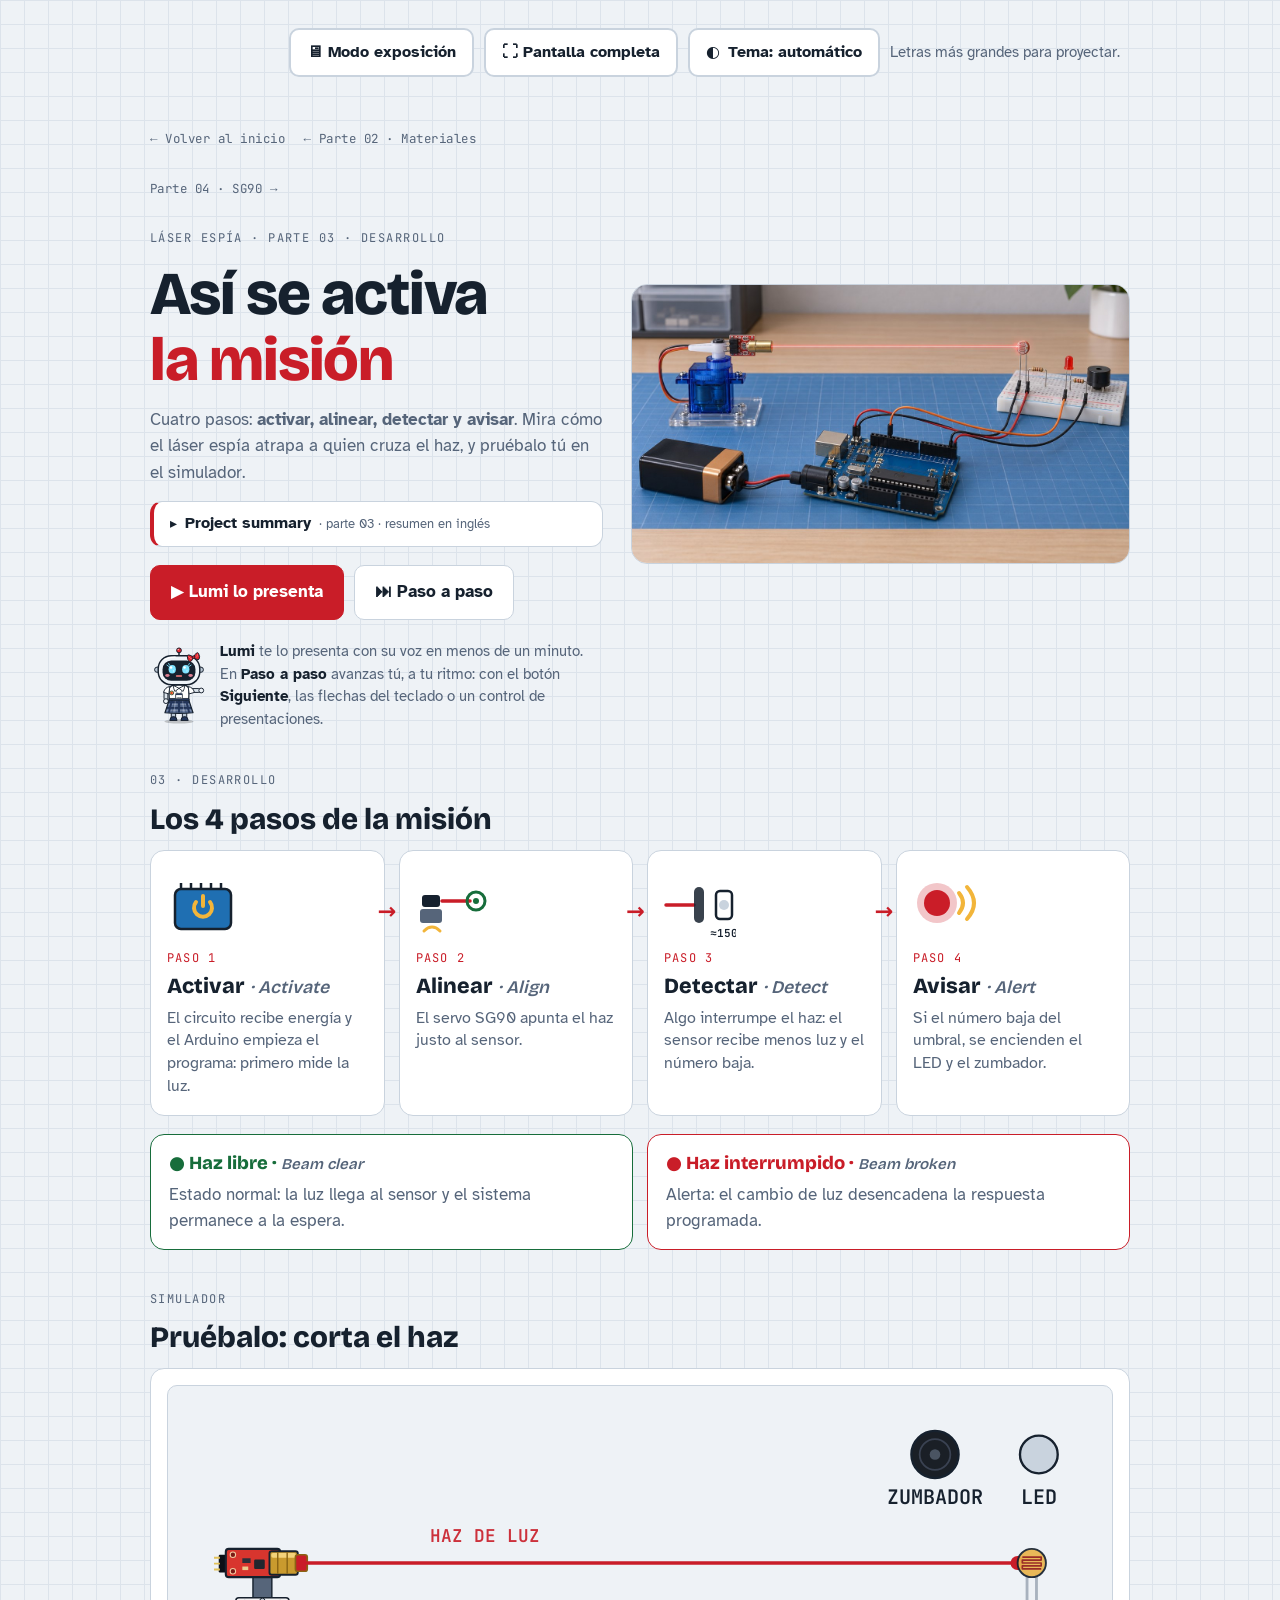
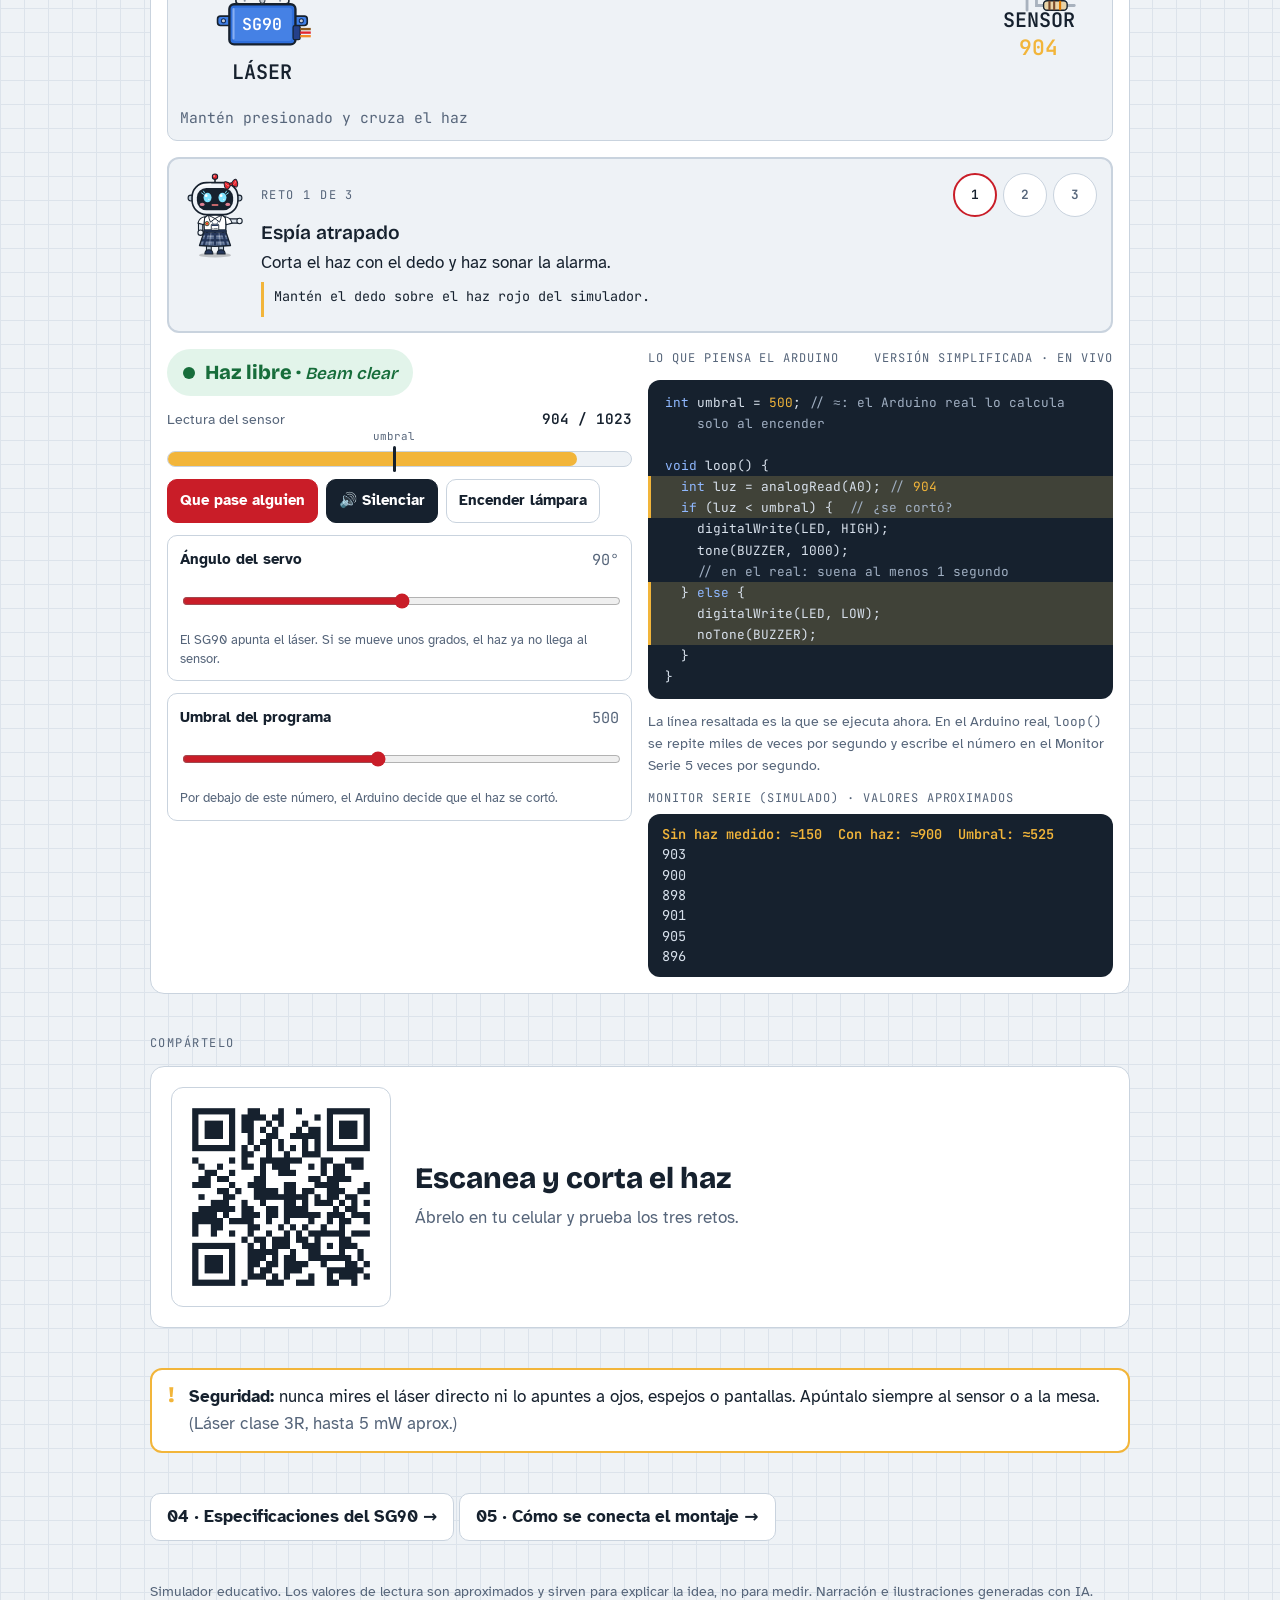
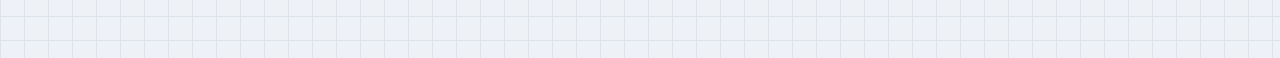
==== commit eafff439: "Actualización" ====
--- a/desarrollo/index.html
+++ b/desarrollo/index.html
@@ -190,6 +190,8 @@
 .status{display:flex;flex-wrap:wrap;gap:12px;align-items:center;justify-content:space-between}
 .pill{font-family:var(--display);font-weight:800;font-size:1.25rem;padding:8px 16px;border-radius:999px;display:inline-flex;gap:10px;align-items:center}
 .pill .dot{width:12px;height:12px;border-radius:50%;background:currentColor}
+.pill .en{color:inherit;font-size:.85em;white-space:nowrap}
+@media (max-width:420px){.pill .en{font-size:.78em}}
 .pill.ok{background:var(--ok-bg);color:var(--ok)}
 .pill.alarm{background:var(--alarm-bg);color:var(--laser);animation:blink .35s steps(2) infinite}
 @keyframes blink{50%{opacity:.55}}
@@ -385,6 +387,30 @@
 input#servo,input#umbral,input#servoAngle{height:44px}
 #walk,#sound,#lampBtn{min-height:44px}
 nav.parts a{white-space:nowrap}
+/* Inglés ligero: el sitio sigue en español; el inglés va en estilo secundario */
+.en{font-style:italic;font-weight:400;color:var(--muted,#56657A);font-size:.82em;letter-spacing:0;text-transform:none}
+.en-summary{margin:0;max-width:62ch;border:1px solid var(--line,#C9D3DE);border-left:4px solid var(--laser,#C91D28);border-radius:12px;background:var(--card,#fff);color:var(--ink,#16212E);padding:0 16px;font-size:.92em;line-height:1.5}
+.en-summary>summary{cursor:pointer;min-height:44px;display:flex;align-items:center;flex-wrap:wrap;column-gap:8px;font-weight:700;list-style:none}
+.en-summary>summary::-webkit-details-marker{display:none}
+.en-summary>summary::before{content:"▸";color:var(--ink,#16212E);font-size:.9em}
+.en-summary[open]>summary::before{content:"▾"}
+.en-summary>summary:focus-visible{outline:3px solid var(--focus,#806000);outline-offset:3px;border-radius:8px}
+.en-summary .en-hint{font-weight:400;color:var(--muted,#56657A);font-size:.85em}
+.en-summary p{margin:0 0 14px;max-width:none;color:var(--ink,#16212E)}
+.en-open{font-size:.88rem;line-height:1.4;margin:2px 0 0;padding:8px 12px;border-left:3px solid var(--line,#C9D3DE);color:var(--muted,#56657A)}
+.en-open q{font-style:italic;color:var(--ink,#16212E)}
+.en-open .tr{display:block;margin-top:4px;font-size:.95em}
+header>.en-summary{margin-top:16px}
+.glossary{display:grid;grid-template-columns:repeat(auto-fit,minmax(min(100%,340px),1fr));gap:14px;align-items:start}
+.glossary-table{width:100%;border-collapse:separate;border-spacing:0;background:var(--card,#fff);border:1px solid var(--line,#C9D3DE);border-radius:14px;overflow:hidden;font-size:1.05rem}
+.glossary-table th,.glossary-table td{padding:10px 18px;text-align:left;border-bottom:1px solid var(--line,#C9D3DE);overflow-wrap:anywhere}
+.glossary-table tbody tr:last-child>*{border-bottom:0}
+.glossary-table thead th{font-family:var(--mono,monospace);font-size:.8rem;letter-spacing:.1em;text-transform:uppercase;color:var(--muted,#56657A);font-weight:600}
+.glossary-table tbody th{font-weight:700;color:var(--ink,#16212E);width:50%}
+.glossary-table tbody th[lang="en"]{font-style:italic}
+.glossary-table td{color:var(--ink,#16212E)}
+@media(max-width:600px){.glossary-table th,.glossary-table td{padding:9px 12px}}
+.pin-table .en{display:block;font-size:.8em;line-height:1.25;margin-top:2px}
 </style></head>
 <body>
 <main class="wrap" id="contenido"><div class="presentation-tools" role="group" aria-label="Preparar el monitor">
@@ -399,6 +425,7 @@
       <p class="eyebrow">Láser espía · Parte 03 · Desarrollo</p>
       <h1>Así se activa <span>la misión</span></h1>
       <p class="lead">Cuatro pasos: <b>activar, alinear, detectar y avisar</b>. Mira cómo el láser espía atrapa a quien cruza el haz, y pruébalo tú en el simulador.</p>
+      <details class="en-summary" lang="en"><summary>Project summary <span class="en-hint" lang="es">· parte 03 · resumen en inglés</span></summary><p>The mission works in four steps: activate, align, detect and alert. The SG90 servo points the beam at the light sensor: with the beam, the sensor reads ≈ 900; when someone breaks the beam, the number drops to ≈ 150. The Arduino compares the reading with a threshold (≈ 500, calculated when it starts): below the threshold, it turns on the LED and the buzzer.</p></details>
       <div class="cta">
         <button class="primary big" id="tourBtn" type="button">▶ Lumi lo presenta</button>
         <button class="big" id="tourManualBtn" type="button">⏭ Paso a paso</button>
@@ -413,17 +440,17 @@
     <h2>Los 4 pasos de la misión</h2>
     <ol class="how">
       <li id="paso1"><svg viewBox="0 0 72 72" aria-hidden="true"><rect x="8" y="20" width="56" height="40" rx="6" fill="#1F6FB2" stroke="var(--ink)" stroke-width="2.5"/><path d="M14 20v-6M24 20v-6M34 20v-6M44 20v-6M54 20v-6" stroke="var(--ink)" stroke-width="2.5"/><path d="M29 33a9 9 0 1 0 14 0" fill="none" stroke="#F2B53A" stroke-width="4" stroke-linecap="round"/><line x1="36" y1="27" x2="36" y2="37" stroke="#F2B53A" stroke-width="4" stroke-linecap="round"/></svg>
-        <span class="n">PASO 1</span><h3>Activar</h3><p>El circuito recibe energía y el Arduino empieza el programa: primero mide la luz.</p></li>
+        <span class="n">PASO 1</span><h3>Activar <span class="en" lang="en">· Activate</span></h3><p>El circuito recibe energía y el Arduino empieza el programa: primero mide la luz.</p></li>
       <li id="paso2"><svg viewBox="0 0 72 72" aria-hidden="true"><rect x="4" y="40" width="22" height="14" rx="3" fill="var(--muted)"/><rect x="6" y="26" width="18" height="12" rx="3" fill="var(--ink)"/><line x1="26" y1="32" x2="54" y2="32" stroke="var(--laser)" stroke-width="3.5" stroke-linecap="round"/><circle cx="60" cy="32" r="9" fill="none" stroke="var(--ok)" stroke-width="3"/><circle cx="60" cy="32" r="3" fill="var(--ok)"/><path d="M8 62 q8 -8 16 0" fill="none" stroke="var(--amber)" stroke-width="3" stroke-linecap="round"/></svg>
-        <span class="n">PASO 2</span><h3>Alinear</h3><p>El servo SG90 apunta el haz justo al sensor.</p></li>
+        <span class="n">PASO 2</span><h3>Alinear <span class="en" lang="en">· Align</span></h3><p>El servo SG90 apunta el haz justo al sensor.</p></li>
       <li id="paso3"><svg viewBox="0 0 72 72" aria-hidden="true"><line x1="2" y1="36" x2="30" y2="36" stroke="var(--laser)" stroke-width="3.5" stroke-linecap="round"/><rect x="30" y="18" width="10" height="36" rx="5" fill="var(--ink)" opacity=".85"/><rect x="52" y="22" width="16" height="28" rx="4" fill="var(--card)" stroke="var(--ink)" stroke-width="2.5"/><circle cx="60" cy="36" r="5" fill="var(--line)"/><text x="60" y="68" text-anchor="middle" font-family="JetBrains Mono,monospace" font-size="11" font-weight="700" fill="var(--ink)">≈150</text></svg>
-        <span class="n">PASO 3</span><h3>Detectar</h3><p>Algo interrumpe el haz: el sensor recibe menos luz y el número baja.</p></li>
+        <span class="n">PASO 3</span><h3>Detectar <span class="en" lang="en">· Detect</span></h3><p>Algo interrumpe el haz: el sensor recibe menos luz y el número baja.</p></li>
       <li id="paso4"><svg viewBox="0 0 72 72" aria-hidden="true"><circle cx="24" cy="34" r="13" fill="var(--laser)"/><circle cx="24" cy="34" r="20" fill="var(--laser)" opacity=".25"/><path d="M46 24q8 10 0 20M54 18q14 16 0 32" fill="none" stroke="var(--amber)" stroke-width="4" stroke-linecap="round"/></svg>
-        <span class="n">PASO 4</span><h3>Avisar</h3><p>Si el número baja del umbral, se encienden el LED y el zumbador.</p></li>
+        <span class="n">PASO 4</span><h3>Avisar <span class="en" lang="en">· Alert</span></h3><p>Si el número baja del umbral, se encienden el LED y el zumbador.</p></li>
     </ol>
     <div class="states">
-      <div class="state calm"><b>● Haz libre · Estado normal</b><p>La luz llega al sensor y el sistema permanece a la espera.</p></div>
-      <div class="state alert"><b>● Haz interrumpido · Alerta</b><p>El cambio de luz desencadena la respuesta programada.</p></div>
+      <div class="state calm"><b>● Haz libre · <span class="en" lang="en">Beam clear</span></b><p>Estado normal: la luz llega al sensor y el sistema permanece a la espera.</p></div>
+      <div class="state alert"><b>● Haz interrumpido · <span class="en" lang="en">Beam broken</span></b><p>Alerta: el cambio de luz desencadena la respuesta programada.</p></div>
     </div>
   </section>
 
@@ -528,7 +555,7 @@
       <div class="simgrid">
         <div class="side">
           <div class="status">
-            <span class="pill ok" id="pill" role="status" aria-live="polite"><span class="dot"></span><span id="pillText">Haz libre · Estado normal</span></span>
+            <span class="pill ok" id="pill" role="status" aria-live="polite"><span class="dot"></span><span id="pillText">Haz libre · <span class="en" lang="en">Beam clear</span></span></span>
             <div class="reading">
               <div class="lbl"><span>Lectura del sensor</span><b><span id="val">0</span> / 1023</b></div>
               <div class="meter"><div class="fill" id="fill"></div><div class="thr" id="thr"></div></div>
@@ -867,8 +894,10 @@
     if (key !== lastKey) {
       lastKey = key;
       $('pill').className = 'pill ' + (alarm ? 'alarm' : 'ok');
-      $('pillText').textContent = st.cal === 1 ? 'Calibrando: sin haz ≈150' : st.cal === 2 ? 'Calibrando: con haz ≈900' : st.cal === 3 ? 'Umbral ≈525 · listo (bip)'
-        : alarm ? 'Haz interrumpido · Alerta' : 'Haz libre · Estado normal';
+      const pillText = $('pillText');
+      pillText.textContent = st.cal === 1 ? 'Calibrando: sin haz ≈150' : st.cal === 2 ? 'Calibrando: con haz ≈900' : st.cal === 3 ? 'Umbral ≈525 · listo (bip)'
+        : alarm ? 'Haz interrumpido · ' : 'Haz libre · ';
+      if (!st.cal) { const en = document.createElement('span'); en.className = 'en'; en.lang = 'en'; en.textContent = alarm ? 'Beam broken' : 'Beam clear'; pillText.append(en); }
       const on = new Set(calibrating ? ['d4'] : ['l1','l2', ...(alarm ? ['a1','a2','a3'] : ['e0','e1','e2'])]);
       codeLines.forEach(d => d.classList.toggle('on', on.has(d.dataset.l)));
     }
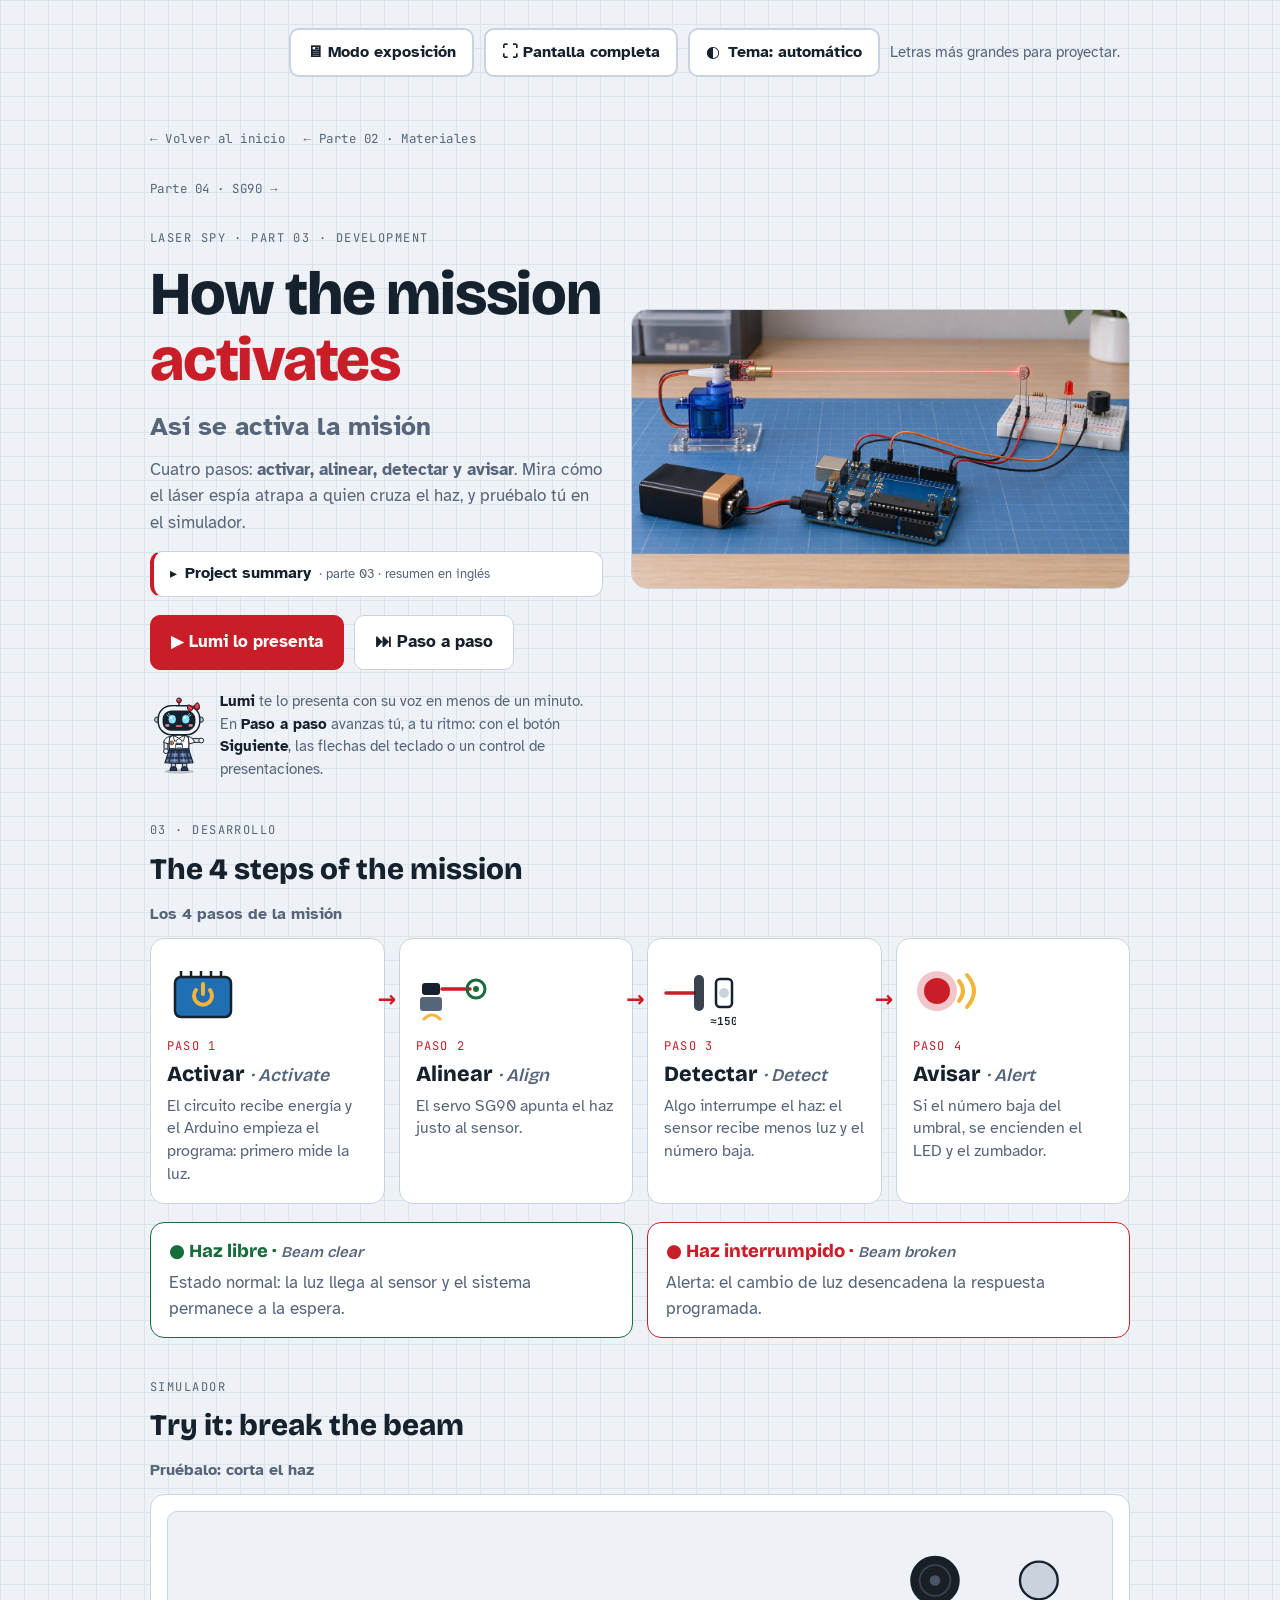
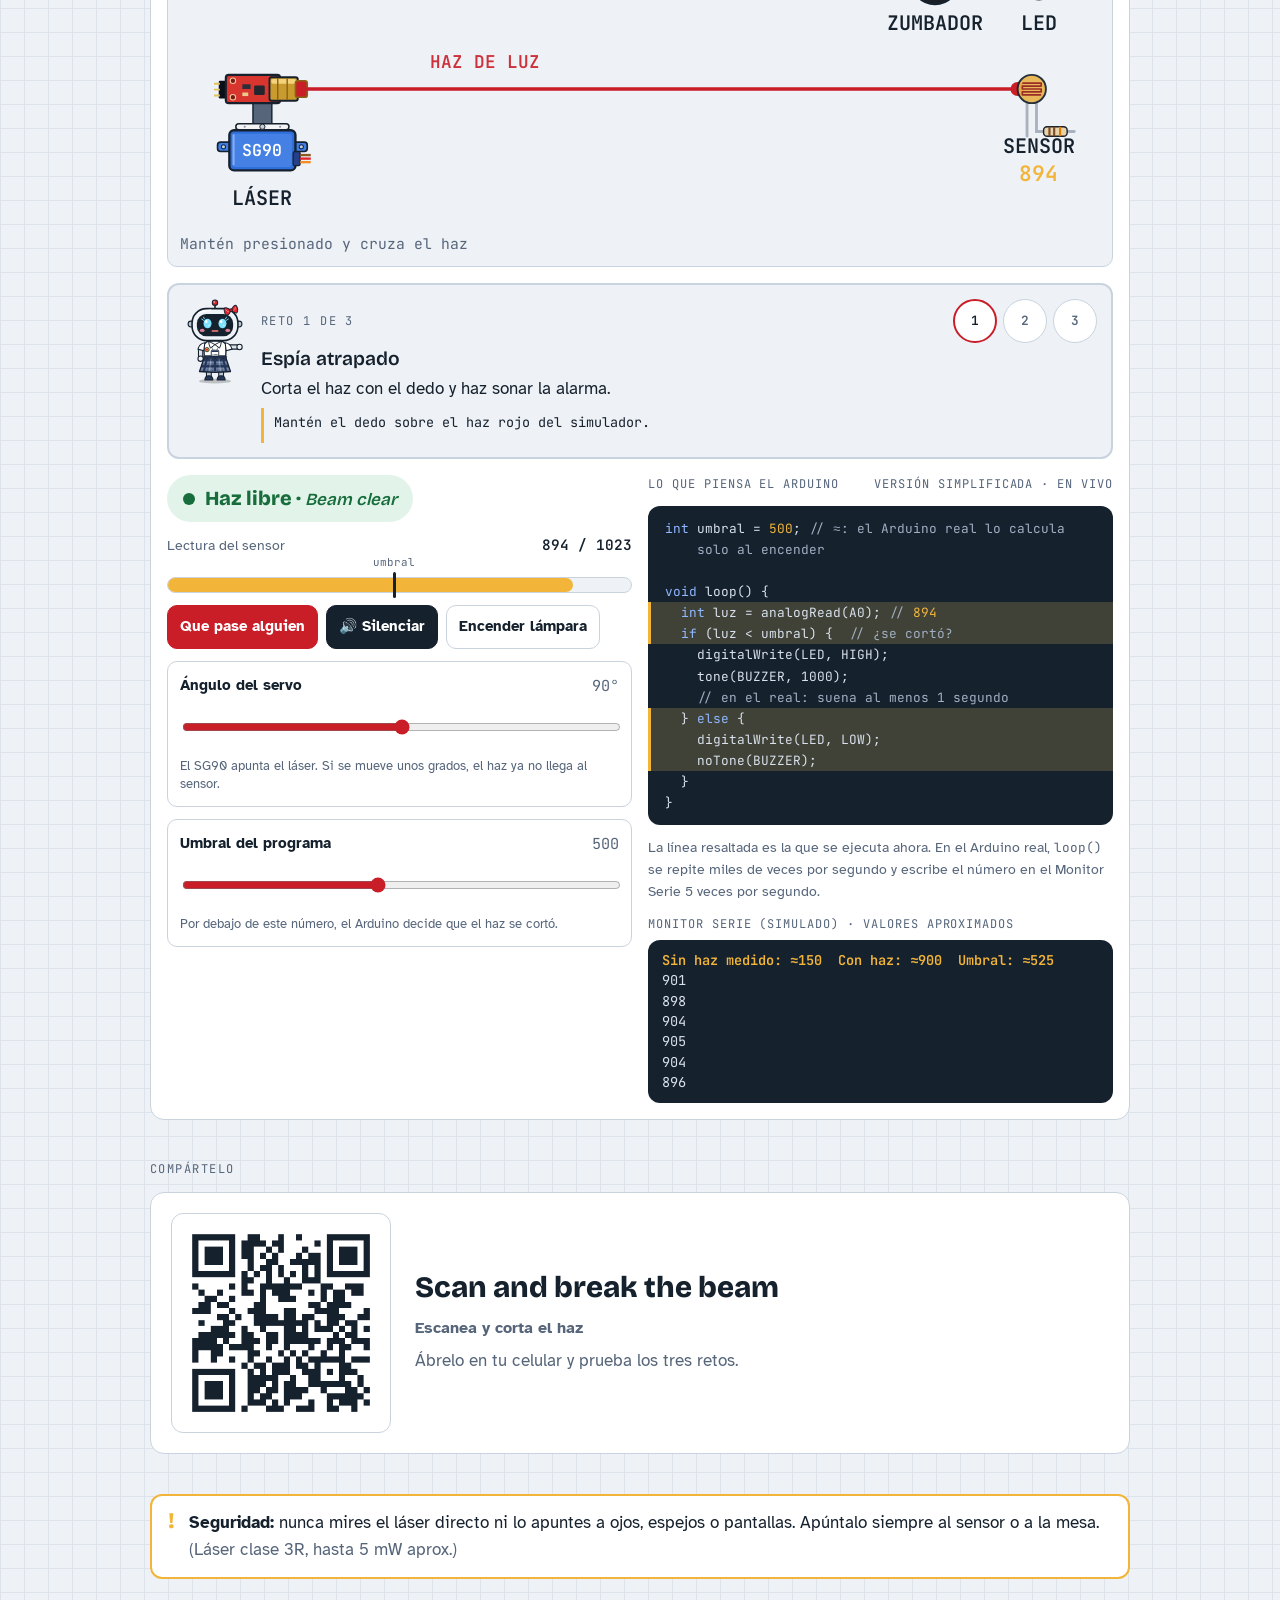
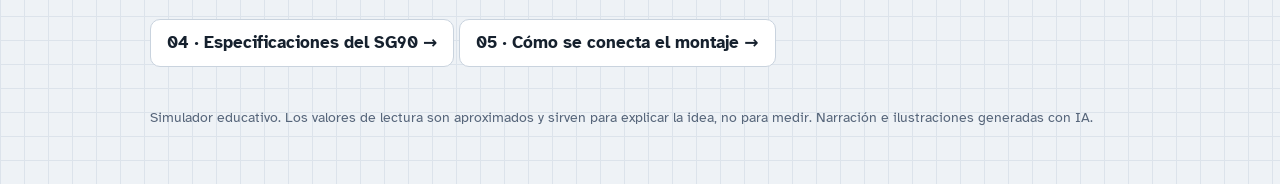
==== commit 481cc0c8: "Actualización" ====
--- a/desarrollo/index.html
+++ b/desarrollo/index.html
@@ -350,6 +350,8 @@
 .tz{z-index:999}.tz:not(.tzp){position:relative}
 /* Modo exposición: el simulador se lee desde el fondo del salón */
 html[data-presentation="true"] .code{font-size:1.35rem}
+@media (max-width:1599px){html[data-presentation="true"] .code{font-size:1.05rem}}
+html[data-presentation="true"] .buttons button{font-size:1.08rem;padding:13px 20px}
 html[data-presentation="true"] .reading .lbl,html[data-presentation="true"] .ctl label{font-size:1.25rem}
 html[data-presentation="true"] .ctl small{font-size:1.05rem}
 html[data-presentation="true"] .serial pre{font-size:1rem}
@@ -378,6 +380,10 @@
   html[data-presentation="true"] .tour-bar button{min-width:52px;min-height:52px;font-size:20px}
   html[data-presentation="true"] .tour-bar .next{font-size:20px}
   html[data-presentation="true"] .lumi-card p{font-size:22px}
+  html[data-presentation="true"] .presentation-tools button{font-size:20px;padding:12px 20px;min-height:52px}
+  html[data-presentation="true"] .presentation-hint,html[data-presentation="true"] .presentation-tools [role="status"]{font-size:18px}
+  /* etiquetas pequeñas (PASO 1, CONTROL, BITÁCORA…) legibles desde el fondo del salón */
+  html[data-presentation="true"]:not([data-support="true"]) .eyebrow,html[data-presentation="true"]:not([data-support="true"]) .n,html[data-presentation="true"]:not([data-support="true"]) .k,html[data-presentation="true"]:not([data-support="true"]) .cat{font-size:.9rem}
 }
 @media(max-width:600px){.presentation-tools{justify-content:flex-start}.presentation-tools button{font-size:14px;padding:9px 11px;min-height:44px}.presentation-hint{width:100%}}
 /* Objetivos táctiles de al menos 44 px en todas las partes (iPad, celular) */
@@ -411,6 +417,8 @@
 .glossary-table td{color:var(--ink,#16212E)}
 @media(max-width:600px){.glossary-table th,.glossary-table td{padding:9px 12px}}
 .pin-table .en{display:block;font-size:.8em;line-height:1.25;margin-top:2px}
+.es-sub{margin:4px 0 0;color:var(--muted,#56657A);font-weight:600;line-height:1.25;letter-spacing:0}.es-sub.es-h1{font-size:clamp(1.05rem,2.2vw,1.6rem)}.es-sub.es-h2{font-size:1rem}
+.es-card{display:block;margin-top:2px;font-size:.62em;font-weight:600;color:var(--muted,#56657A)}
 </style></head>
 <body>
 <main class="wrap" id="contenido"><div class="presentation-tools" role="group" aria-label="Preparar el monitor">
@@ -422,8 +430,8 @@
   <header class="hero">
     <div class="txt">
       <nav class="crumbs" aria-label="Navegación superior"><a class="crumb" href="../">← Volver al inicio</a><a class="crumb" href="../materiales/">← Parte 02 · Materiales</a><a class="crumb" href="../especificaciones/">Parte 04 · SG90 →</a></nav>
-      <p class="eyebrow">Láser espía · Parte 03 · Desarrollo</p>
-      <h1>Así se activa <span>la misión</span></h1>
+      <p class="eyebrow">Laser spy · Part 03 · Development</p>
+      <h1 lang="en">How the mission <span>activates</span></h1><p class="es-sub es-h1">Así se activa la misión</p>
       <p class="lead">Cuatro pasos: <b>activar, alinear, detectar y avisar</b>. Mira cómo el láser espía atrapa a quien cruza el haz, y pruébalo tú en el simulador.</p>
       <details class="en-summary" lang="en"><summary>Project summary <span class="en-hint" lang="es">· parte 03 · resumen en inglés</span></summary><p>The mission works in four steps: activate, align, detect and alert. The SG90 servo points the beam at the light sensor: with the beam, the sensor reads ≈ 900; when someone breaks the beam, the number drops to ≈ 150. The Arduino compares the reading with a threshold (≈ 500, calculated when it starts): below the threshold, it turns on the LED and the buzzer.</p></details>
       <div class="cta">
@@ -437,7 +445,7 @@
 
   <section id="comoFunciona">
     <p class="eyebrow">03 · Desarrollo</p>
-    <h2>Los 4 pasos de la misión</h2>
+    <h2 lang="en">The 4 steps of the mission</h2><p class="es-sub es-h2">Los 4 pasos de la misión</p>
     <ol class="how">
       <li id="paso1"><svg viewBox="0 0 72 72" aria-hidden="true"><rect x="8" y="20" width="56" height="40" rx="6" fill="#1F6FB2" stroke="var(--ink)" stroke-width="2.5"/><path d="M14 20v-6M24 20v-6M34 20v-6M44 20v-6M54 20v-6" stroke="var(--ink)" stroke-width="2.5"/><path d="M29 33a9 9 0 1 0 14 0" fill="none" stroke="#F2B53A" stroke-width="4" stroke-linecap="round"/><line x1="36" y1="27" x2="36" y2="37" stroke="#F2B53A" stroke-width="4" stroke-linecap="round"/></svg>
         <span class="n">PASO 1</span><h3>Activar <span class="en" lang="en">· Activate</span></h3><p>El circuito recibe energía y el Arduino empieza el programa: primero mide la luz.</p></li>
@@ -456,7 +464,7 @@
 
   <section id="simulador">
     <p class="eyebrow">Simulador</p>
-    <h2>Pruébalo: corta el haz</h2>
+    <h2 lang="en">Try it: break the beam</h2><p class="es-sub es-h2">Pruébalo: corta el haz</p>
     <div class="panel sim">
       <div class="stage">
         <svg id="scene" viewBox="0 0 800 300" role="img" aria-label="Láser apuntando a un sensor de luz. Arrastra para cortar el haz.">
@@ -620,7 +628,7 @@
     <div class="panel share">
       <img src="../assets/image-c619152bfbeee98c.png" alt="Código QR que abre este simulador">
       <div style="display:flex;flex-direction:column;gap:10px;min-width:0">
-        <h2>Escanea y corta el haz</h2>
+        <h2 lang="en">Scan and break the beam</h2><p class="es-sub es-h2">Escanea y corta el haz</p>
         <p class="lead">Ábrelo en tu celular y prueba los tres retos.</p>
       </div>
     </div>
@@ -1101,7 +1109,8 @@
     document.querySelector('.sim').classList.remove('touring');
     if (TOUR_BODY_CLASS) document.body.classList.remove('touring');
     spotEl.hidden = lumi.hidden = bar.hidden = true;
-    resetSim(); $('tourBtn').disabled = $('tourManualBtn').disabled = false; $('tourBtn').focus({ preventScroll: true });
+    // la simulación vuelve al inicio: su pista también
+    resetSim(); $('hint').hidden = false; $('tourBtn').disabled = $('tourManualBtn').disabled = false; $('tourBtn').focus({ preventScroll: true });
   }
   function finishTour(){ stopTour(); toast('¡Ahora pruébalo tú: corta el haz!'); }
 
@@ -1145,6 +1154,8 @@
     if (s1 < 1.08) s1 = 1;
     // más ancho que el hueco junto a Lumi (p. ej. en modo exposición): achicar un poco para que quepa entero
     if (wide && n.w > fr - fl) s1 = Math.max(0.75, (fr - fl) / n.w);
+    // más alto que el hueco sobre la barra (p. ej. la escena en modo exposición): achicar para que no quede cortado ni bajo la barra
+    if (wide && n.h > fb - ft) s1 = Math.min(s1, Math.max(0.5, (fb - ft) / n.h));
     if (s1 !== 1) {
       // se anima en coordenadas de pantalla: aunque la página se desplace, el objetivo se queda en el centro
       zoom.s += (s1 - zoom.s) * k;
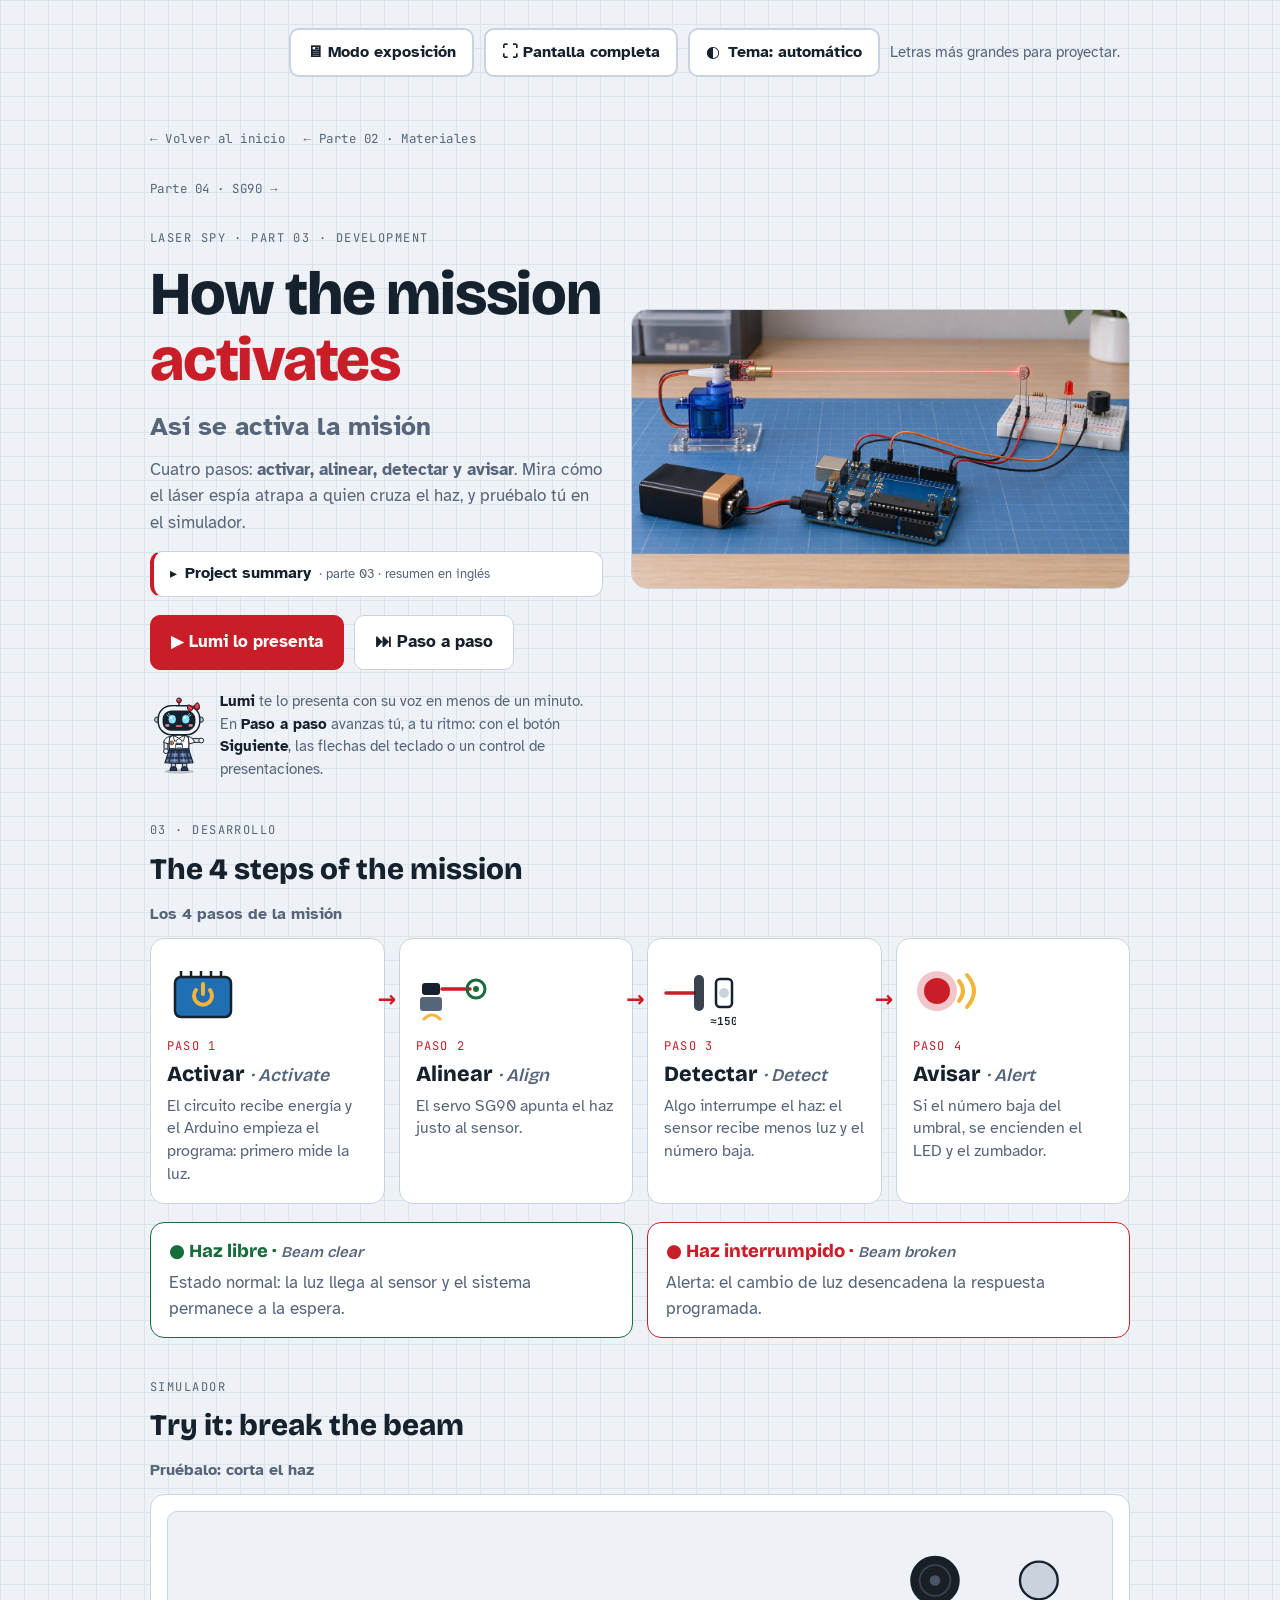
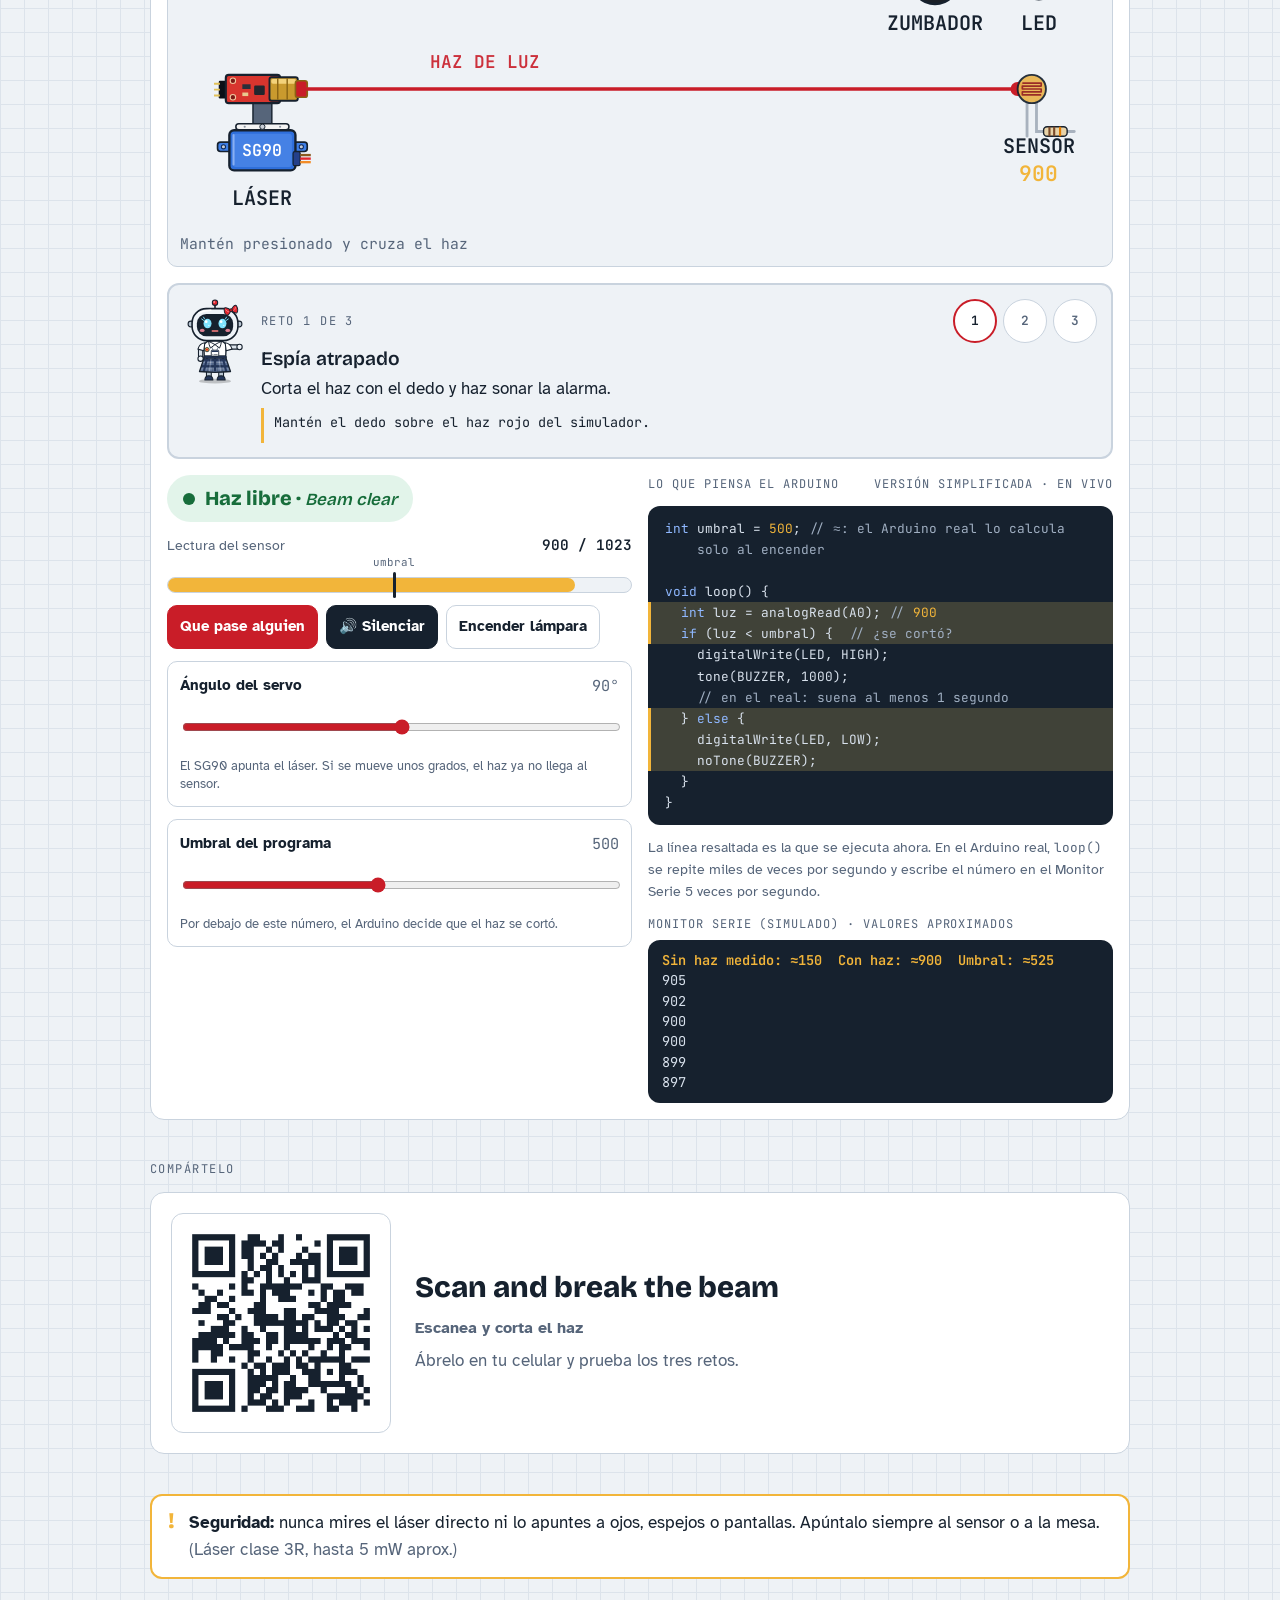
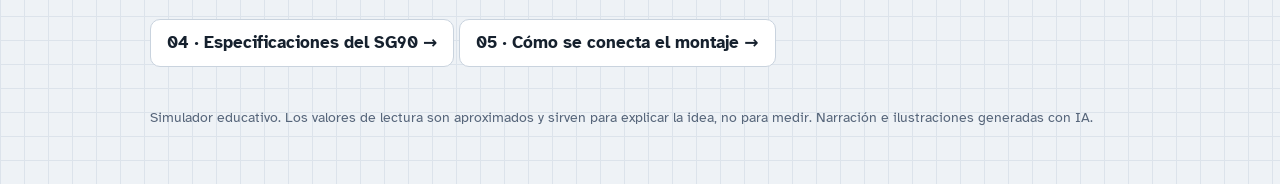
==== commit 508542de: "Actualización" ====
--- a/desarrollo/index.html
+++ b/desarrollo/index.html
@@ -1062,6 +1062,8 @@
     if (tour.manual && tour.beat > 0) setBeat(tour.beat - 1);
     else if (tour.i > 0) playStep(tour.i - 1, tour.manual ? STEPS[tour.i - 1].look.length - 1 : 0);
   };
+  // remoteTap: botón Bluetooth (p. ej. palo de selfie que manda teclas de volumen): 1 toque = siguiente, 2 toques rápidos = anterior
+  let remoteTapTimer = null; const remoteTap = () => { if (remoteTapTimer) { clearTimeout(remoteTapTimer); remoteTapTimer = null; goPrev(); } else remoteTapTimer = setTimeout(() => { remoteTapTimer = null; goNext(); }, 450); }; // remoteTap
   function setPlayIcon(){ $('tourPlayIcon').textContent = tour.paused ? '▶' : '❚❚'; $('tourPlay').setAttribute('aria-label', tour.paused ? 'Seguir' : 'Pausar'); }
   function togglePause(){
     if (!st.tour || tour.manual) return;
@@ -1259,6 +1261,7 @@
   // Teclado y controles de presentación (envían flechas o Av Pág / Re Pág)
   document.addEventListener('keydown', e => {
     if (!st.tour || e.repeat) return;
+    if (e.key === 'AudioVolumeUp' || e.key === 'AudioVolumeDown') { e.preventDefault(); remoteTap(); return; }
     const onControl = e.target && /^(BUTTON|INPUT|SELECT|TEXTAREA)$/.test(e.target.tagName);
     if (e.key === 'Escape' && !tour.manual) { e.preventDefault(); stopTour(); }
     else if (e.key === 'ArrowRight' || e.key === 'PageDown' || (e.key === ' ' && !onControl)) { e.preventDefault(); goNext(); }
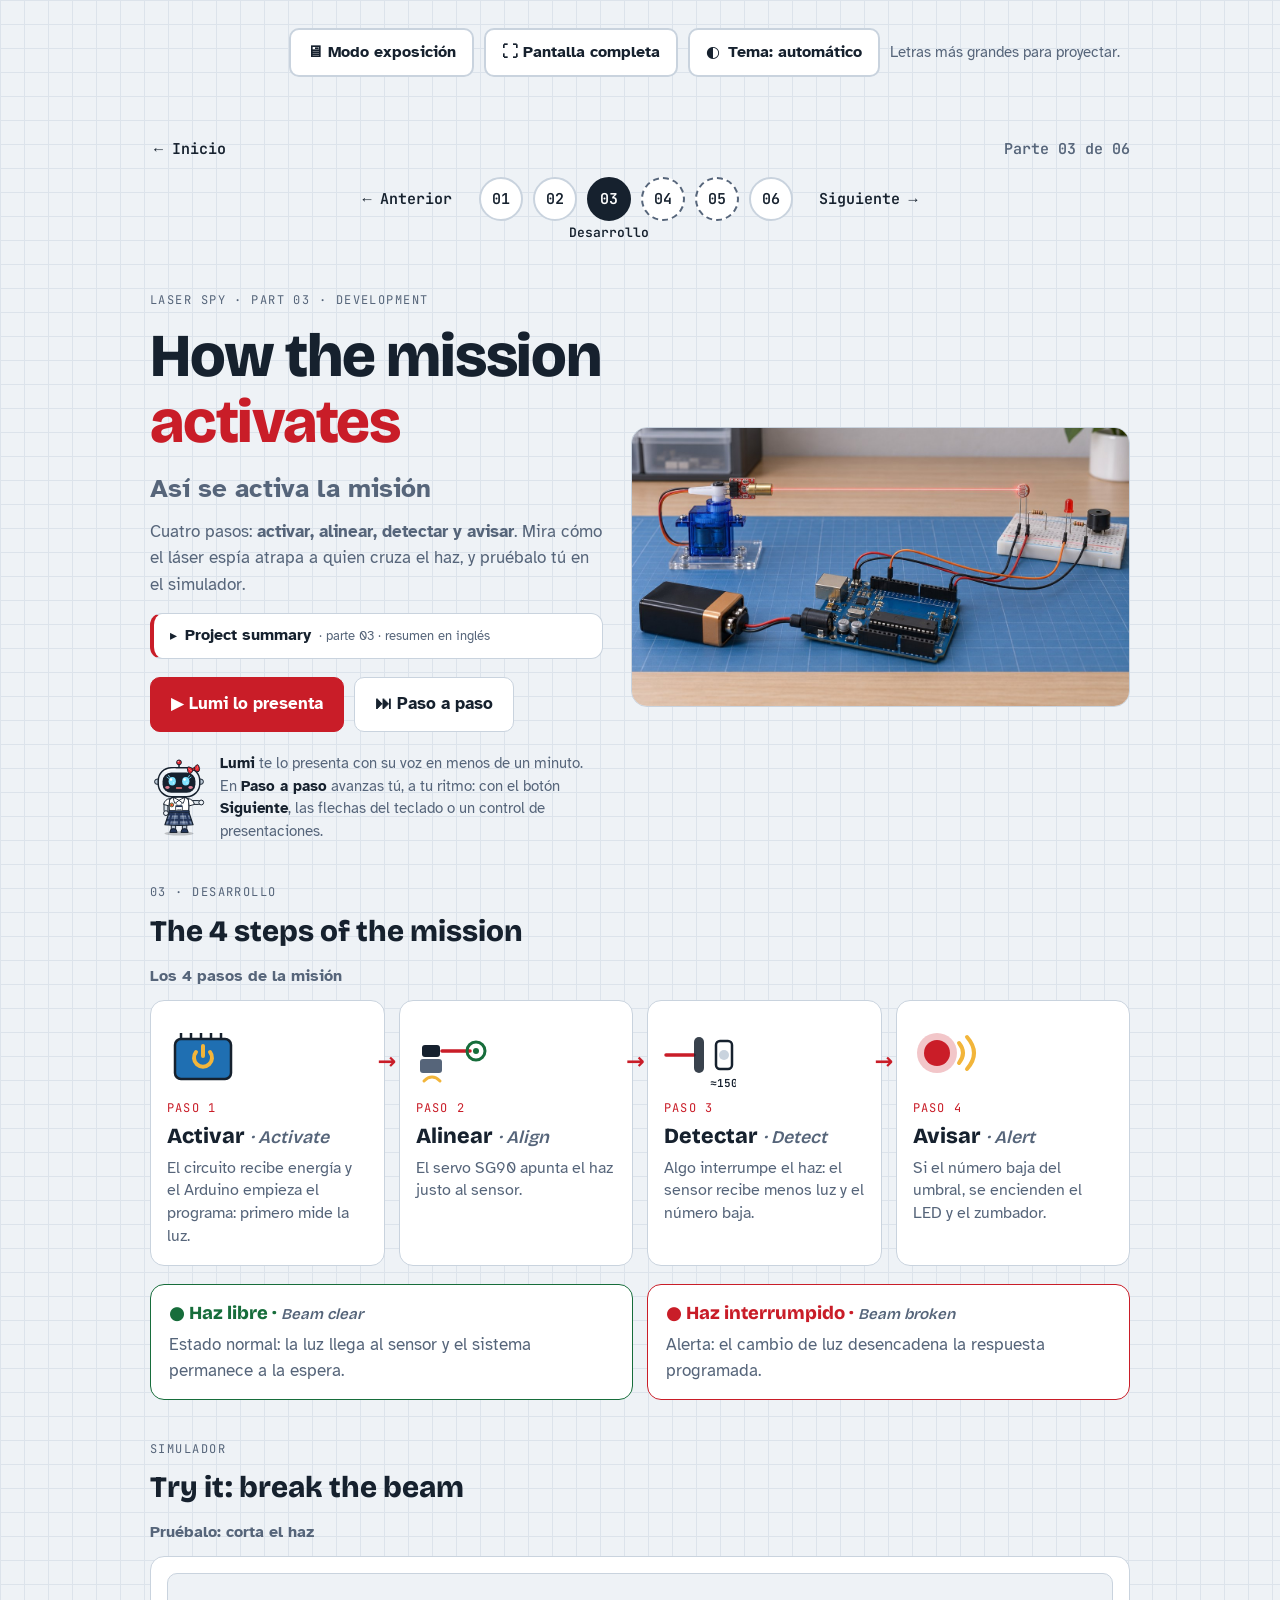
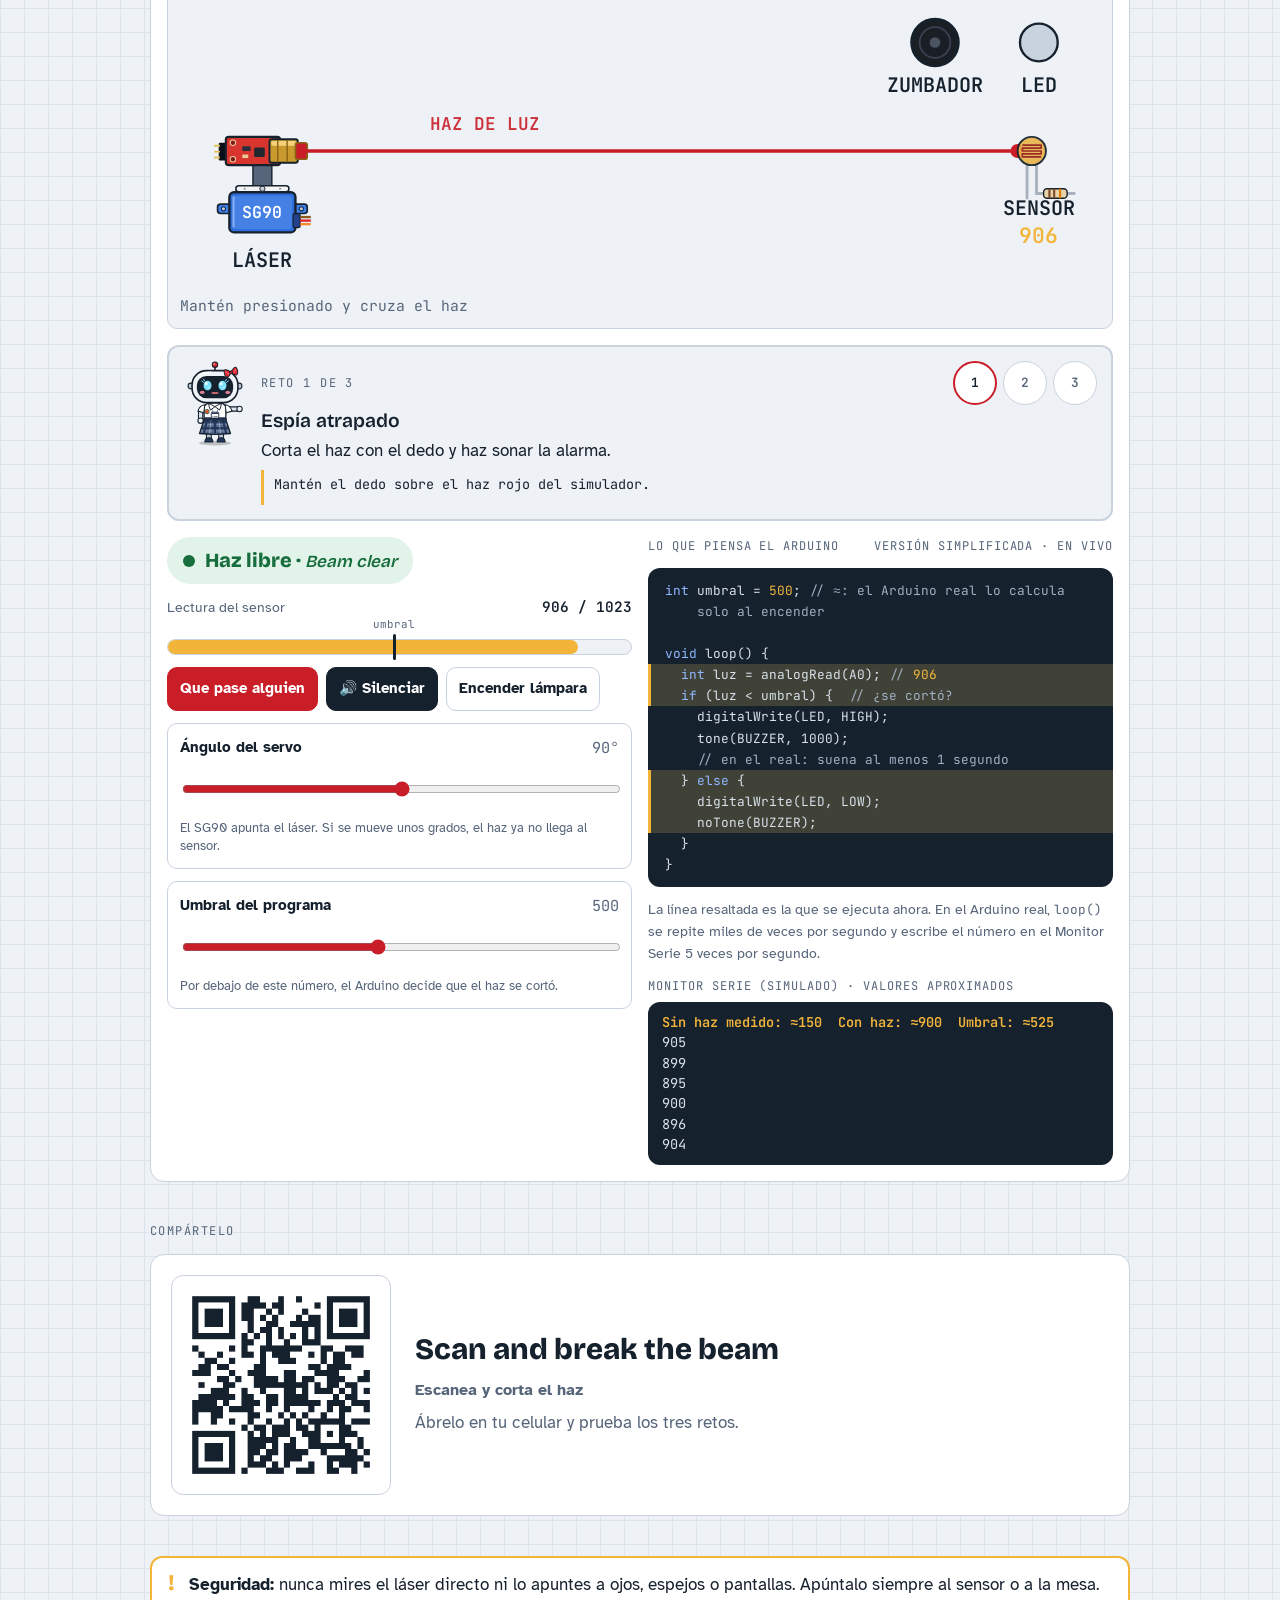
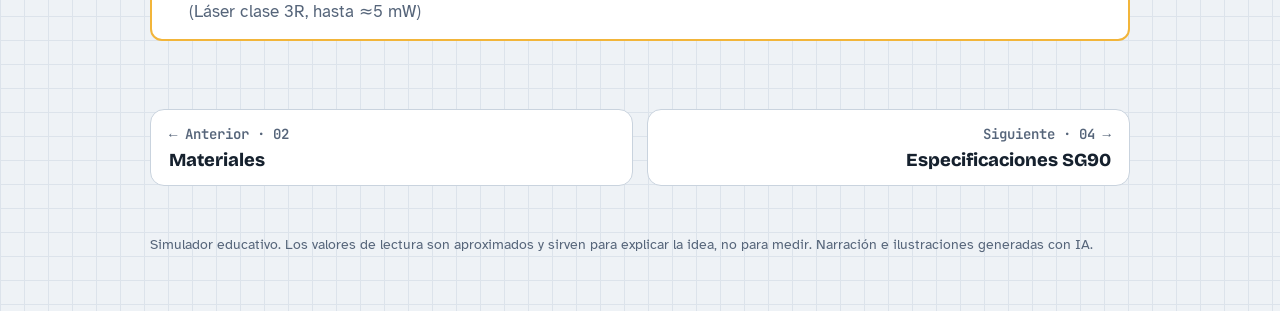
==== commit 8f4ab469: "Actualización" ====
--- a/desarrollo/index.html
+++ b/desarrollo/index.html
@@ -4,7 +4,7 @@
 <meta charset="utf-8">
 <meta name="viewport" content="width=device-width, initial-scale=1, viewport-fit=cover">
 <meta name="description" content="Simulador del láser espía: corta el haz, mira cómo decide el Arduino y supera los tres retos. Proyecto de robótica de 7.º grado.">
-<meta property="og:title" content="Láser espía: el laboratorio">
+<meta property="og:title" content="Láser espía · 03 Desarrollo">
 <meta property="og:description" content="Corta el haz y mira qué piensa el Arduino. Proyecto de robótica de 7.º grado.">
 <meta property="og:image" content="https://laser-espia.github.io/assets/hero_web.jpg">
 <meta property="og:url" content="https://laser-espia.github.io/desarrollo/">
@@ -126,7 +126,7 @@
 }
 
 :root{padding-top:env(safe-area-inset-top,0px);padding-bottom:env(safe-area-inset-bottom,0px)}body{margin:0}img{max-width:100%}[hidden]{display:none!important}</style>
-<title>Laboratorio Láser Espía</title>
+<title>Láser espía · 03 Desarrollo</title>
 <style>
 /* Layout: cuaderno de laboratorio en papel cuadriculado; el simulador manda, todo lo demás lo acompaña en una sola columna */
 :root{
@@ -183,8 +183,10 @@
 /* Simulador */
 .sim{display:flex;flex-direction:column;gap:16px;padding:16px}
 .stage{position:relative;border-radius:10px;overflow:hidden;background:var(--paper);border:1px solid var(--line)}
+/* en celular, la guía del reto se repite sobre la escena mientras se arrastra un control */
+.scene-msg{position:absolute;left:50%;top:6px;transform:translateX(-50%);max-width:calc(100% - 20px);width:max-content;text-align:center;margin:0;font-family:var(--display);font-weight:800;font-size:clamp(.85rem,2.6vw,1.1rem);line-height:1.25;padding:6px 12px;border-radius:12px;background:var(--card);color:var(--ink);border:2px solid var(--line);box-shadow:0 6px 18px rgba(0,0,0,.18);pointer-events:none}
 @media (max-width:820px){.stage{position:sticky;top:env(safe-area-inset-top,0px);z-index:6;box-shadow:0 8px 18px rgba(0,0,0,.35)}.sim.touring .stage{position:relative;box-shadow:none}}
-.stage svg{display:block;width:100%;height:auto;touch-action:none;cursor:grab;user-select:none}
+.stage svg{display:block;width:100%;height:auto;touch-action:pan-y;cursor:grab;user-select:none}
 @media (max-width:600px){.hint{display:none!important}.pill{font-size:1.02rem;padding:7px 12px}}
 .hint{position:absolute;left:12px;bottom:10px;font-size:.92rem;color:var(--muted);font-family:var(--mono);pointer-events:none}
 .status{display:flex;flex-wrap:wrap;gap:12px;align-items:center;justify-content:space-between}
@@ -311,10 +313,6 @@
 .toast{position:fixed;left:50%;bottom:calc(20px + env(safe-area-inset-bottom,0px));transform:translateX(-50%);background:var(--ok);color:var(--on-laser);font-weight:700;padding:10px 18px;border-radius:999px;box-shadow:0 6px 24px rgba(0,0,0,.2)}
 .sim.touring .side button:not(#sound),.sim.touring input,.sim.touring .mission button{pointer-events:none;opacity:.55}
 /* Recorrido guiado por Lumi: foco con sombra gigante, robot que viaja y barra de subtítulos */
-.crumb{font-family:var(--mono);font-size:.78rem;color:var(--muted);text-decoration:none;letter-spacing:.04em}
-.crumb:hover{color:var(--laser)}
-.crumbs{display:flex;flex-wrap:wrap;gap:6px 18px;margin-bottom:4px}
-.crumbs .crumb{padding:4px 0;white-space:nowrap}
 .lumi-card{display:flex;align-items:center;gap:12px;margin-top:6px}
 .lumi-card .avatar{width:58px;flex:none}
 .lumi-card p{font-size:.92rem;color:var(--muted);margin:0}
@@ -389,10 +387,9 @@
 /* Objetivos táctiles de al menos 44 px en todas las partes (iPad, celular) */
 .presentation-tools button[hidden]{display:none}
 .mdots button{width:44px;height:44px}
-.crumbs a,main[data-module] .topline a,main[data-module] .pager a,main[data-module] details.legend>summary,nav.parts a{min-height:44px;display:inline-flex;align-items:center}
+main[data-module] details.legend>summary{min-height:44px;display:inline-flex;align-items:center}
 input#servo,input#umbral,input#servoAngle{height:44px}
 #walk,#sound,#lampBtn{min-height:44px}
-nav.parts a{white-space:nowrap}
 /* Inglés ligero: el sitio sigue en español; el inglés va en estilo secundario */
 .en{font-style:italic;font-weight:400;color:var(--muted,#56657A);font-size:.82em;letter-spacing:0;text-transform:none}
 .en-summary{margin:0;max-width:62ch;border:1px solid var(--line,#C9D3DE);border-left:4px solid var(--laser,#C91D28);border-radius:12px;background:var(--card,#fff);color:var(--ink,#16212E);padding:0 16px;font-size:.92em;line-height:1.5}
@@ -419,6 +416,80 @@
 .pin-table .en{display:block;font-size:.8em;line-height:1.25;margin-top:2px}
 .es-sub{margin:4px 0 0;color:var(--muted,#56657A);font-weight:600;line-height:1.25;letter-spacing:0}.es-sub.es-h1{font-size:clamp(1.05rem,2.2vw,1.6rem)}.es-sub.es-h2{font-size:1rem}
 .es-card{display:block;margin-top:2px;font-size:.62em;font-weight:600;color:var(--muted,#56657A)}
+</style><style>/* Navegación común entre las seis partes: en el flujo de la página, nunca fija */
+.part-nav{display:flex;flex-direction:column;gap:6px;margin:10px 0 4px;font-family:var(--mono,ui-monospace,monospace);font-size:15px;color:var(--ink,#16212E);line-height:1.2}
+.part-nav a{color:inherit;text-decoration:none}
+.part-nav a:focus-visible,.part-next a:focus-visible{outline:3px solid var(--focus,#8A5A00);outline-offset:3px;border-radius:12px}
+.pn-row{display:flex;justify-content:space-between;align-items:center;gap:12px;flex-wrap:wrap}
+.pn-home{display:inline-flex;align-items:center;min-height:44px;padding:0 4px;font-weight:700}
+.pn-home:hover,.pn-step:hover{color:var(--laser,#C91D28);text-decoration:underline}
+.pn-where,.pn-medals{color:var(--muted,#56657A);font-weight:600}
+.pn-hub .pn-row{min-height:28px}
+.pn-track{display:flex;align-items:flex-start;justify-content:center;gap:16px}
+.pn-step{display:none;align-items:center;height:44px;padding:0 10px;font-weight:700;white-space:nowrap}
+@media (min-width:720px){.pn-step{display:inline-flex}}
+.pn-dots{list-style:none;margin:0;padding:0 0 26px;display:flex;gap:10px;justify-content:center}
+.pn-dots li{position:relative}
+.pn-dot{position:relative;display:flex;align-items:center;justify-content:center;width:44px;height:44px;border-radius:50%;border:2px solid var(--line,#C9D3DE);background:var(--card,#fff);font-weight:700;font-size:15px}
+.pn-dot:hover{border-color:var(--laser,#C91D28)}
+.pn-dot.pn-support{border-style:dashed;border-color:var(--muted,#56657A)}
+.pn-dot[aria-current="page"]{background:var(--ink,#16212E);border-color:var(--ink,#16212E);color:var(--card,#fff)}
+.pn-dot[aria-current="page"].pn-support{border-style:dashed;outline:2px dashed var(--ink,#16212E);outline-offset:2px}
+.pn-name{position:absolute;top:calc(100% + 4px);left:50%;transform:translateX(-50%);white-space:nowrap;font-size:13px;font-weight:700;color:var(--ink,#16212E)}
+.pn-dots li:first-child .pn-name{left:0;transform:none}
+.pn-dots li:last-child .pn-name{left:auto;right:0;transform:none}
+.pn-hub .pn-dots{padding-bottom:4px}
+.pn-check{position:absolute;top:-6px;right:-6px;width:20px;height:20px;border-radius:50%;display:flex;align-items:center;justify-content:center;font-size:12px;line-height:1;background:var(--ok,var(--ok-ink,#1B7A3D));color:var(--card,#fff);border:2px solid var(--card,#fff)}
+/* Tarjetas grandes al final de la página */
+.part-next{display:grid;grid-template-columns:1fr 1fr;gap:14px;margin:28px 0 8px}
+.pn-card{display:flex;flex-direction:column;justify-content:center;gap:4px;min-height:64px;padding:14px 18px;border-radius:14px;border:1px solid var(--line,#C9D3DE);background:var(--card,#fff);color:var(--ink,#16212E);text-decoration:none}
+.pn-card:hover{border-color:var(--laser,#C91D28)}
+.pn-card-next{text-align:right}
+.pn-k{font-family:var(--mono,ui-monospace,monospace);font-size:14px;color:var(--muted,#56657A);font-weight:600}
+.pn-card-name{font-family:var(--display,inherit);font-weight:800;font-size:1.15rem;line-height:1.15}
+@media (max-width:479px){.part-next{grid-template-columns:1fr}.pn-card-next{text-align:left}}
+@media (max-width:380px){.pn-dots{gap:6px}}
+@media (min-width:1000px){
+  html[data-presentation="true"] .pn-dot{width:56px;height:56px;font-size:1.1rem}
+  html[data-presentation="true"] .pn-step{height:56px}
+  html[data-presentation="true"] .pn-name,html[data-presentation="true"] .pn-where,html[data-presentation="true"] .pn-home,html[data-presentation="true"] .pn-step,html[data-presentation="true"] .pn-medals{font-size:1.1rem}
+  html[data-presentation="true"] .pn-dots{padding-bottom:34px;gap:14px}
+  html[data-presentation="true"] .pn-hub .pn-dots{padding-bottom:4px}
+  html[data-presentation="true"] .pn-card-name{font-size:1.4rem}
+  html[data-presentation="true"] .pn-k{font-size:1rem}
+  html[data-presentation="true"] .pn-check{width:24px;height:24px;font-size:14px}
+}
+/* Medalla al completar los retos de una parte */
+.medalla{display:flex;gap:14px;align-items:center;margin:12px 0;padding:14px 16px;border-radius:14px;border:2px solid var(--amber,#F2B53A);background:var(--card,#fff);color:var(--ink,#16212E)}
+.medalla svg{flex:none;width:64px;height:76px}
+/* dentro de la tarjeta del reto: ocupa toda la fila y no hereda «Lo que aprendiste» */
+.medalla{flex:1 1 100%;box-sizing:border-box}.medalla p{flex:none!important;margin:0}.medalla p::before{content:none!important}
+.medalla-txt{display:flex;flex-direction:column;gap:4px;min-width:0}
+.medalla-k{margin:0;font-family:var(--display,inherit);font-weight:800;font-size:1.15rem;line-height:1.15}
+.medalla-n{margin:0;color:var(--muted,#56657A);font-size:.95rem}
+.medalla-all{margin:0;font-family:var(--display,inherit);font-weight:800;font-size:1.25rem;color:var(--laser,#C91D28)}
+.medalla-go{align-self:flex-start;display:inline-flex;align-items:center;min-height:44px;margin-top:4px;padding:8px 14px;border-radius:10px;font-weight:700;text-decoration:none;background:var(--ink,#16212E);color:var(--card,#fff);border:1px solid var(--ink,#16212E)}
+.medalla-go:focus-visible{outline:3px solid var(--focus,#8A5A00);outline-offset:3px}
+@media (min-width:1000px){
+  html[data-presentation="true"] .medalla-k{font-size:1.4rem}
+}
+.confeti{position:fixed;inset:0;pointer-events:none;overflow:hidden;z-index:2000}
+.confeti i{position:absolute;top:-16px;width:10px;height:14px;border-radius:2px;animation:confeti-cae 1.2s ease-in forwards}
+@keyframes confeti-cae{to{transform:translate(var(--dx,0),105vh) rotate(var(--r,360deg));opacity:.2}}
+@keyframes pulso-suave{0%,100%{box-shadow:0 0 0 0 rgba(242,181,58,0)}50%{box-shadow:0 0 0 8px rgba(242,181,58,.55)}}
+.pulso-once{animation:pulso-suave 1.2s ease-in-out 1}
+@media (prefers-reduced-motion: reduce){.pulso-once{animation:none}.confeti{display:none}}
+/* 04 y 05 usan tamaños en px más grandes: la navegación los acompaña */
+html[data-support="true"] .part-nav{font-size:18px}
+html[data-support="true"] .pn-k{font-size:16px}
+html[data-support="true"] .pn-card-name{font-size:22px}
+html[data-support="true"] .pn-name{font-size:15px}
+@media (min-width:1000px){
+  html[data-presentation="true"][data-support="true"] .pn-name,html[data-presentation="true"][data-support="true"] .pn-where,html[data-presentation="true"][data-support="true"] .pn-home,html[data-presentation="true"][data-support="true"] .pn-step,html[data-presentation="true"][data-support="true"] .pn-dot{font-size:23px}
+  html[data-presentation="true"][data-support="true"] .pn-k{font-size:21px}
+  html[data-presentation="true"][data-support="true"] .pn-card-name{font-size:30px}
+  html[data-presentation="true"][data-support="true"] .medalla-k{font-size:30px}
+}
 </style></head>
 <body>
 <main class="wrap" id="contenido"><div class="presentation-tools" role="group" aria-label="Preparar el monitor">
@@ -426,10 +497,9 @@
 <button type="button" id="presentationFullscreen" aria-pressed="false">⛶ Pantalla completa</button>
 <button type="button" id="themeToggle" data-theme-choice="auto" aria-label="Tema: automático (sigue al dispositivo). Pulsa para cambiar a claro."><span aria-hidden="true">◐</span> Tema: automático</button>
 <span class="presentation-hint">Letras más grandes para proyectar.</span>
-<span id="presentationStatus" role="status"></span></div>
+<span id="presentationStatus" role="status"></span></div><nav class="part-nav" aria-label="Partes del proyecto" data-part="03"><div class="pn-row"><a class="pn-home" href="../">← Inicio</a><span class="pn-where">Parte 03 de 06</span></div><div class="pn-track"><a class="pn-step pn-prev" href="../materiales/" aria-label="Anterior: 02 · Materiales">← Anterior</a><ol class="pn-dots"><li><a class="pn-dot" href="../proyecto/" data-part="01" aria-label="Parte 01: Proyecto"><span class="pn-num">01</span></a></li><li><a class="pn-dot" href="../materiales/" data-part="02" aria-label="Parte 02: Materiales"><span class="pn-num">02</span></a></li><li><a class="pn-dot" href="../desarrollo/" data-part="03" aria-label="Parte 03: Desarrollo" aria-current="page"><span class="pn-num">03</span></a><span class="pn-name" aria-hidden="true">Desarrollo</span></li><li><a class="pn-dot pn-support" href="../especificaciones/" data-part="04" aria-label="Parte 04: Especificaciones SG90"><span class="pn-num">04</span></a></li><li><a class="pn-dot pn-support" href="../montaje/" data-part="05" aria-label="Parte 05: Montaje"><span class="pn-num">05</span></a></li><li><a class="pn-dot" href="../equipo/" data-part="06" aria-label="Parte 06: Equipo"><span class="pn-num">06</span></a></li></ol><a class="pn-step pn-next" href="../especificaciones/" aria-label="Siguiente: 04 · Especificaciones SG90">Siguiente →</a></div></nav>
   <header class="hero">
     <div class="txt">
-      <nav class="crumbs" aria-label="Navegación superior"><a class="crumb" href="../">← Volver al inicio</a><a class="crumb" href="../materiales/">← Parte 02 · Materiales</a><a class="crumb" href="../especificaciones/">Parte 04 · SG90 →</a></nav>
       <p class="eyebrow">Laser spy · Part 03 · Development</p>
       <h1 lang="en">How the mission <span>activates</span></h1><p class="es-sub es-h1">Así se activa la misión</p>
       <p class="lead">Cuatro pasos: <b>activar, alinear, detectar y avisar</b>. Mira cómo el láser espía atrapa a quien cruza el haz, y pruébalo tú en el simulador.</p>
@@ -546,6 +616,7 @@
           </g>
         </svg>
         <span class="hint" id="hint">Mantén presionado y cruza el haz</span>
+        <p class="scene-msg" id="sceneMsg" aria-hidden="true" hidden></p>
       </div>
 
       <div class="mission" id="retos" aria-label="Retos">
@@ -636,11 +707,11 @@
 
   <div class="safety" role="note">
     <span class="ico">!</span>
-    <p><b>Seguridad:</b> nunca mires el láser directo ni lo apuntes a ojos, espejos o pantallas. Apúntalo siempre al sensor o a la mesa. <span style="color:var(--muted)">(Láser clase 3R, hasta 5 mW aprox.)</span></p>
+    <p><b>Seguridad:</b> nunca mires el láser directo ni lo apuntes a ojos, espejos o pantallas. Apúntalo siempre al sensor o a la mesa. <span style="color:var(--muted)">(Láser clase 3R, hasta ≈5 mW)</span></p>
   </div>
 
-  <nav class="support-links" aria-label="Módulos de apoyo"><a class="btn" href="../especificaciones/">04 · Especificaciones del SG90 →</a> <a class="btn" href="../montaje/">05 · Cómo se conecta el montaje →</a></nav>
-  <footer>Simulador educativo. Los valores de lectura son aproximados y sirven para explicar la idea, no para medir. Narración e ilustraciones generadas con IA.</footer>
+  <nav class="part-next" aria-label="Seguir a otra parte"><a class="pn-card pn-card-prev" href="../materiales/"><span class="pn-k">← Anterior · 02</span><span class="pn-card-name">Materiales</span></a><a class="pn-card pn-card-next" href="../especificaciones/"><span class="pn-k">Siguiente · 04 →</span><span class="pn-card-name">Especificaciones SG90</span></a></nav>
+<footer>Simulador educativo. Los valores de lectura son aproximados y sirven para explicar la idea, no para medir. Narración e ilustraciones generadas con IA.</footer>
 </main>
 <div class="toast" id="toast" role="status" hidden></div>
 <div class="tour-spot" id="tourSpot" hidden></div>
@@ -707,6 +778,18 @@
   $('bugBtn').addEventListener('click', () => setBug(!st.bug));
   servo.addEventListener('input', () => setServo(servo.value));
   umbral.addEventListener('input', () => setUmbral(umbral.value));
+  // Celular: el simulador fijo arriba tapa la tarjeta del reto; mientras se arrastra un control, su guía se ve sobre la escena
+  const sceneMsg = $('sceneMsg'); let ctlDrag = false, ctlT;
+  function syncSceneMsg(){
+    const text = ctlDrag && innerWidth <= 820 && !st.tour && !mEl.live.hidden ? mEl.live.textContent : '';
+    sceneMsg.textContent = text; sceneMsg.hidden = !text;
+  }
+  [servo, umbral].forEach(ctl => {
+    ctl.addEventListener('pointerdown', () => { clearTimeout(ctlT); ctlDrag = true; syncSceneMsg(); });
+    ctl.addEventListener('input', () => { if (ctlDrag) requestAnimationFrame(() => requestAnimationFrame(syncSceneMsg)); });
+    const release = () => { clearTimeout(ctlT); ctlT = setTimeout(() => { ctlDrag = false; syncSceneMsg(); }, 1500); };
+    ['pointerup', 'pointercancel', 'change'].forEach(type => ctl.addEventListener(type, release));
+  });
 
   // Zumbador con Web Audio
   let ac, gain, osc;
@@ -748,7 +831,10 @@
   ];
   const M = { i: 0, phase: 0, solved: false, cutThr: null, all: false, live: '' };
   const mEl = { card: $('retos'), num: $('mNum'), title: $('mTitle'), goal: $('mGoal'), live: $('mLive'), done: $('mDone'), lesson: $('mLesson'), next: $('mNext'), dots: [...document.querySelectorAll('#mDots button')] };
+  let toastT;
   function showReto(i){
+    // el aviso del reto anterior no debe tapar las respuestas de este
+    clearTimeout(toastT); $('toast').hidden = true; if (window.LaserMedallas) LaserMedallas.hide(mEl.card);
     M.i = i; M.phase = 0; M.solved = false; M.cutThr = null; M.all = false; M.live = ''; mEl.live.textContent = '';
     const r = RETOS[i];
     mEl.num.textContent = i + 1; mEl.title.textContent = r.title; mEl.goal.textContent = r.goal;
@@ -760,7 +846,10 @@
     mEl.lesson.textContent = RETOS[M.i].lesson; mEl.live.hidden = true; mEl.done.hidden = false; mEl.card.classList.add('solved');
     const left = mEl.dots.filter(d => !d.classList.contains('ok')).length;
     mEl.next.textContent = left ? 'Siguiente reto' : 'Ver resultado';
-    toast('¡Reto cumplido: ' + RETOS[M.i].title.toLowerCase() + '!');
+    // el tercer reto da la medalla de la parte (reemplaza al aviso)
+    if (!left && window.LaserMedallas) LaserMedallas.award('03', { before: mEl.next, sound: st.sound });
+    else toast('¡Reto cumplido: ' + RETOS[M.i].title.toLowerCase() + '!');
+    if (window.LaserMedallas) { LaserMedallas.nudgeSound($('sound')); LaserMedallas.reveal(mEl.card, st.tour); }
   }
   function nextReto(){
     const pending = mEl.dots.map((d, k) => d.classList.contains('ok') ? -1 : k).filter(k => k >= 0);
@@ -778,6 +867,8 @@
     nextReto();
   });
   mEl.dots.forEach((d, k) => d.addEventListener('click', () => showReto(k)));
+  // en celular, el simulador fijo arriba no debe tapar la tarjeta del reto
+  mEl.next.addEventListener('click', () => { if (window.LaserMedallas) LaserMedallas.reveal(mEl.card, st.tour); });
 
   function retoTick(alarm, end, read, thr){
     // el recorrido de Lumi mueve el simulador: lo que pase ahí no cuenta para los retos
@@ -791,8 +882,8 @@
     else if (M.i === 0) {
       if (st.lamp) live = 'Para este reto, apaga la lámpara.';
       else if (!aligned) live = 'El láser no llega al sensor. Pon el servo en 90° para este reto.';
-      else if (thr > 880) live = `El umbral (${thr}) está por encima de la lectura con el haz libre (~900): la alarma nunca calla. Bájalo.`;
-      else if (thr < 170) live = `El umbral (${thr}) está por debajo de la lectura con el haz cortado (~150): nunca sonará. Súbelo.`;
+      else if (thr > 880) live = `El umbral (${thr}) está por encima de la lectura con el haz libre (≈900): la alarma nunca calla. Bájalo.`;
+      else if (thr < 170) live = `El umbral (${thr}) está por debajo de la lectura con el haz cortado (≈150): nunca sonará. Súbelo.`;
       else if (!cutting) live = 'Mantén el dedo sobre el haz rojo del simulador.';
       else if (alarm) return solveReto();
       else live = `Lectura: ${r10}. Si baja del umbral (${thr}), suena la alarma.`;
@@ -826,11 +917,10 @@
         }
       }
     }
-    if (live && live !== M.live) { M.live = live; mEl.live.textContent = live; }
+    if (live && live !== M.live) { M.live = live; mEl.live.textContent = live; if (ctlDrag) syncSceneMsg(); }
   }
   showReto(0);
 
-  let toastT;
   function toast(msg){ const t = $('toast'); t.textContent = msg; t.hidden = false; clearTimeout(toastT); toastT = setTimeout(() => t.hidden = true, 2200); }
 
   const codeLines = [...document.querySelectorAll('#code div')];
@@ -1063,7 +1153,11 @@
     else if (tour.i > 0) playStep(tour.i - 1, tour.manual ? STEPS[tour.i - 1].look.length - 1 : 0);
   };
   // remoteTap: botón Bluetooth (p. ej. palo de selfie que manda teclas de volumen): 1 toque = siguiente, 2 toques rápidos = anterior
-  let remoteTapTimer = null; const remoteTap = () => { if (remoteTapTimer) { clearTimeout(remoteTapTimer); remoteTapTimer = null; goPrev(); } else remoteTapTimer = setTimeout(() => { remoteTapTimer = null; goNext(); }, 450); }; // remoteTap
+  // Un mismo toque puede llegar dos veces: la tecla de volumen y la Av Pág / Re Pág que manda un servicio del sistema
+  // (iMac). Lo que llega por la otra vía en menos de 1 s es el mismo toque y no vuelve a mover el recorrido.
+  let remoteFrom = '', remoteAt = -1e9; const remoteOnce = (via, go) => { const t = performance.now(); if (via !== remoteFrom && t - remoteAt < 1000) return; remoteFrom = via; remoteAt = t; go(); };
+  const keyNav = go => remoteOnce('key', go); // remoteTap: teclas de avance (flechas, Av Pág / Re Pág, espacio)
+  let remoteTapTimer = null; const remoteTap = () => { if (remoteTapTimer) { clearTimeout(remoteTapTimer); remoteTapTimer = null; remoteOnce('vol', goPrev); } else remoteTapTimer = setTimeout(() => { remoteTapTimer = null; remoteOnce('vol', goNext); }, 450); }; // remoteTap
   function setPlayIcon(){ $('tourPlayIcon').textContent = tour.paused ? '▶' : '❚❚'; $('tourPlay').setAttribute('aria-label', tour.paused ? 'Seguir' : 'Pausar'); }
   function togglePause(){
     if (!st.tour || tour.manual) return;
@@ -1264,8 +1358,8 @@
     if (e.key === 'AudioVolumeUp' || e.key === 'AudioVolumeDown') { e.preventDefault(); remoteTap(); return; }
     const onControl = e.target && /^(BUTTON|INPUT|SELECT|TEXTAREA)$/.test(e.target.tagName);
     if (e.key === 'Escape' && !tour.manual) { e.preventDefault(); stopTour(); }
-    else if (e.key === 'ArrowRight' || e.key === 'PageDown' || (e.key === ' ' && !onControl)) { e.preventDefault(); goNext(); }
-    else if (e.key === 'ArrowLeft' || e.key === 'PageUp') { e.preventDefault(); goPrev(); }
+    else if (e.key === 'ArrowRight' || e.key === 'PageDown' || (e.key === ' ' && !onControl)) { e.preventDefault(); keyNav(goNext); }
+    else if (e.key === 'ArrowLeft' || e.key === 'PageUp') { e.preventDefault(); keyNav(goPrev); }
   }, true);
   document.addEventListener('visibilitychange', () => { if (document.hidden && st.tour && !tour.paused && !tour.manual) togglePause(); });
 
@@ -1356,5 +1450,136 @@
   document.addEventListener('webkitfullscreenchange',fullscreenState);
   fullscreenState();
 })();
+</script><script>(function (scope) {
+  'use strict';
+  // Medallas entre partes: una por parte al completar sus retos (o la pregunta en 04 y 05).
+  // Se recuerdan en este navegador; sin almacenamiento todo funciona igual, solo no se recuerda.
+  const KEY = 'laser-espia-medallas';
+  const NAMES = { '01': 'Proyecto', '02': 'Materiales', '03': 'Desarrollo', '04': 'Especificaciones SG90', '05': 'Montaje', '06': 'Equipo' };
+  const ORDER = Object.keys(NAMES);
+  let memory = [];
+  const clean = list => ORDER.filter(part => Array.isArray(list) && list.includes(part));
+  function read() {
+    try { const raw = scope.localStorage && scope.localStorage.getItem(KEY); if (raw) memory = clean(JSON.parse(raw)); } catch (_) {}
+    return memory.slice();
+  }
+  function save(list) {
+    memory = clean(list);
+    try { if (scope.localStorage) scope.localStorage.setItem(KEY, JSON.stringify(memory)); } catch (_) {}
+  }
+  const has = part => read().includes(part);
+  const count = () => read().length;
+  // La siguiente parte que aún no tiene medalla (en orden, dando la vuelta); null si están las 6.
+  function nextMissing(part, got) {
+    const start = ORDER.indexOf(part);
+    for (let k = 1; k <= ORDER.length; k++) {
+      const candidate = ORDER[(start + k) % ORDER.length];
+      if (!got.includes(candidate)) return candidate;
+    }
+    return null;
+  }
+  const calm = () => !(scope.matchMedia && scope.matchMedia('(prefers-reduced-motion: no-preference)').matches);
+  if (typeof document === 'undefined') { scope.LaserMedallas = Object.freeze({ has, count, read, save, nextMissing, KEY }); return; }
+
+  function paint() {
+    const got = read();
+    document.querySelectorAll('.part-nav a[data-part]').forEach(link => {
+      const part = link.dataset.part, on = got.includes(part);
+      const holder = link.parentNode; // el ✓ va junto al enlace, fuera de su texto visible
+      let check = holder.querySelector('.pn-check');
+      if (on && !check) { check = document.createElement('span'); check.className = 'pn-check'; check.setAttribute('aria-hidden', 'true'); check.textContent = '✓'; holder.appendChild(check); }
+      if (!on && check) check.remove();
+      link.setAttribute('aria-label', 'Parte ' + part + ': ' + NAMES[part] + (on ? ' · medalla ganada' : ''));
+    });
+    document.querySelectorAll('.pn-medals').forEach(el => { el.hidden = !got.length; el.textContent = got.length === 6 ? '🏅 ¡Agente láser completo!' : '🏅 ' + got.length + ' de 6 medallas'; });
+  }
+  function medalSvg(part) {
+    return '<svg viewBox="0 0 64 76" aria-hidden="true" focusable="false"><path d="M18 2h12l6 22H24z" fill="#C91D28"/><path d="M34 2h12l-6 22H28z" fill="#2B5BA8"/>'
+      + '<circle cx="32" cy="46" r="26" fill="#F2B53A" stroke="#8A5A00" stroke-width="3"/><circle cx="32" cy="46" r="19" fill="none" stroke="#8A5A00" stroke-width="2" stroke-dasharray="3 3"/>'
+      + '<text x="32" y="53" text-anchor="middle" font-family="sans-serif" font-weight="800" font-size="20" fill="#3D2700">' + part + '</text></svg>';
+  }
+  function confetti() {
+    if (calm()) return;
+    const box = document.createElement('div');
+    box.className = 'confeti'; box.setAttribute('aria-hidden', 'true');
+    const colors = ['#E3262E', '#F2B53A', '#1F8A4C', '#2B5BA8', '#FF7A7F'];
+    for (let k = 0; k < 24; k++) {
+      const bit = document.createElement('i');
+      bit.style.left = (4 + Math.random() * 92) + '%';
+      bit.style.background = colors[k % colors.length];
+      bit.style.setProperty('--dx', Math.round(Math.random() * 160 - 80) + 'px');
+      bit.style.setProperty('--r', Math.round(Math.random() * 720 - 360) + 'deg');
+      bit.style.animationDelay = Math.round(Math.random() * 200) + 'ms';
+      box.appendChild(bit);
+    }
+    document.body.appendChild(box);
+    setTimeout(() => box.remove(), 1400);
+  }
+  function arpeggio() {
+    try {
+      const AC = scope.AudioContext || scope.webkitAudioContext;
+      if (!AC) return;
+      const ac = new AC();
+      [523.25, 659.25, 783.99].forEach((freq, k) => {
+        const osc = ac.createOscillator(), gain = ac.createGain(), t = ac.currentTime + k * 0.13;
+        osc.type = 'triangle'; osc.frequency.value = freq;
+        gain.gain.setValueAtTime(0.0001, t); gain.gain.exponentialRampToValueAtTime(0.12, t + 0.02); gain.gain.exponentialRampToValueAtTime(0.0001, t + 0.24);
+        osc.connect(gain).connect(ac.destination); osc.start(t); osc.stop(t + 0.26);
+      });
+      setTimeout(() => { try { ac.close(); } catch (_) {} }, 900);
+    } catch (_) {}
+  }
+  function hide(root) { (root || document).querySelectorAll('.medalla').forEach(el => el.remove()); }
+  // Gana (o vuelve a ganar) la medalla de una parte y la muestra dentro de `into`, antes de `before` si se indica.
+  function award(part, options) {
+    const o = options || {};
+    if (!NAMES[part]) return null;
+    const got = read();
+    if (!got.includes(part)) got.push(part);
+    save(got);
+    const now = read();
+    const total = now.length;
+    const panel = document.createElement('div');
+    panel.className = 'medalla'; panel.setAttribute('role', 'status');
+    const next = nextMissing(part, now);
+    let link = '';
+    const home = document.querySelector('.part-nav .pn-home');
+    if (next) {
+      const target = document.querySelector('.part-nav a[data-part="' + next + '"]');
+      if (target) link = '<a class="medalla-go" href="' + target.getAttribute('href') + '">Siguiente: ' + next + ' · ' + NAMES[next] + ' →</a>';
+    } else if (home) link = '<a class="medalla-go" href="' + home.getAttribute('href') + '">Volver a la portada →</a>';
+    panel.innerHTML = medalSvg(part) + '<div class="medalla-txt">'
+      + (total === 6 ? '<p class="medalla-all">¡Agente láser completo!</p>' : '')
+      + '<p class="medalla-k">Medalla ' + part + ' · ' + NAMES[part] + '</p>'
+      + '<p class="medalla-n">' + (total === 6 ? 'Tienes las 6 medallas.' : 'Llevas ' + total + ' de 6 medallas') + '</p>' + link + '</div>';
+    const into = o.into || (o.before && o.before.parentNode);
+    if (into) { hide(into); if (o.before && o.before.parentNode === into) into.insertBefore(panel, o.before); else into.appendChild(panel); }
+    paint();
+    confetti();
+    if (o.sound) arpeggio();
+    return panel;
+  }
+  // Celular: el simulador fijo arriba puede tapar la tarjeta del reto; la trae a la vista debajo de él.
+  function reveal(card, touring) {
+    if (!card || touring || scope.innerWidth > 820) return;
+    const stage = document.querySelector('.stage');
+    card.style.scrollMarginTop = ((stage ? stage.getBoundingClientRect().height : 0) + 12) + 'px';
+    try { card.scrollIntoView({ block: 'nearest', behavior: calm() ? 'auto' : 'smooth' }); } catch (_) { card.scrollIntoView(false); }
+  }
+  // Celular: un pulso suave, una sola vez, en «Activar sonido» al resolver el primer reto.
+  let nudged = false;
+  function nudgeSound(button) {
+    if (nudged) return;
+    nudged = true;
+    if (!button || scope.innerWidth > 820 || button.getAttribute('aria-pressed') !== 'false' || calm()) return;
+    button.classList.add('pulso-once');
+    button.addEventListener('animationend', () => button.classList.remove('pulso-once'), { once: true });
+  }
+  scope.LaserMedallas = Object.freeze({ has, count, read, award, hide, paint, reveal, nudgeSound, nextMissing, KEY });
+  paint();
+  scope.addEventListener('storage', event => { if (event.key === KEY) paint(); });
+  // Volver con «Atrás» puede mostrar la página guardada: actualizar los ✓.
+  scope.addEventListener('pageshow', paint);
+})(typeof globalThis !== 'undefined' ? globalThis : window);
 </script></body>
 </html>
